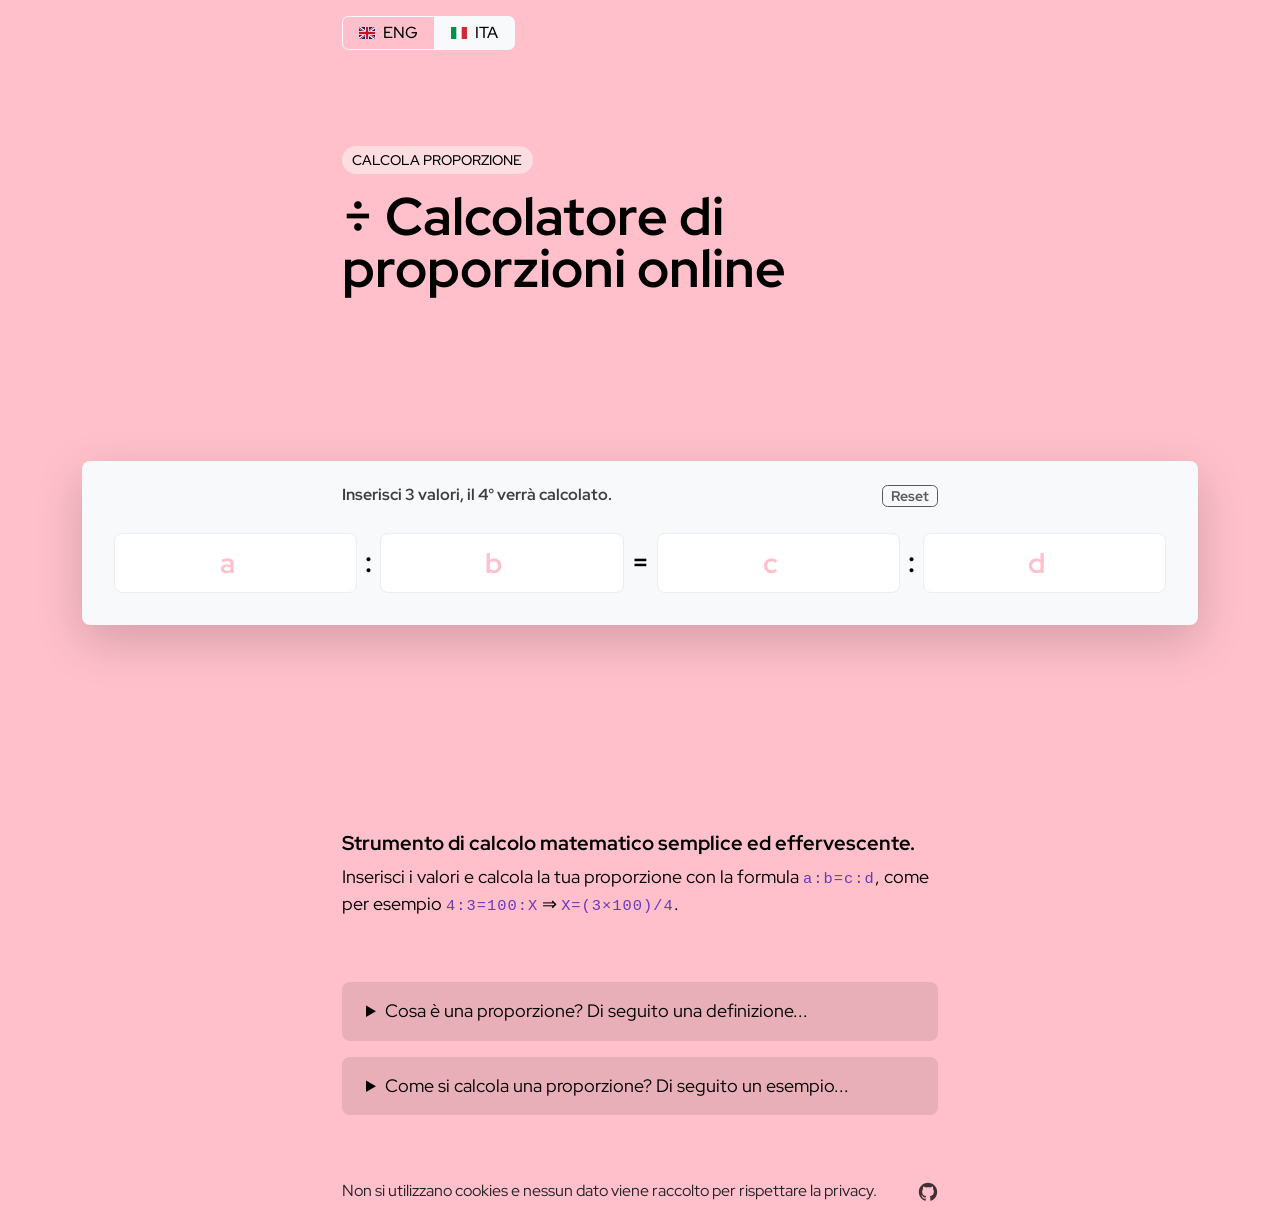
==== ita.html @ aa5f4e51 "Add EN" ====
<!DOCTYPE html>
<html lang="en">
  <head>
    <meta charset="UTF-8" />
    <meta name="viewport" content="width=device-width, initial-scale=1.0" />
    <meta http-equiv="Cache-Control" content="public, max-age=86400" />
    <meta http-equiv="Expires" content="Tue, 01 Jan 2030 00:00:00 GMT" />

    <title>÷ Calcolatore di proporzioni online</title>
    <meta name="description" content="Strumento di calcolo matematico semplice ed effervescente. Inserisci i valori e calcola la tua proporzione." />

    <meta name="keywords" content="proporzioni, calcolo, divisione, moltiplicazione, operazione" />
    <meta name="author" content="Marco Gargano" />
    <meta name="theme-color" content="#ffc0cb" />

    <link rel="shortcut icon" type="image/x-icon" href="favicon.ico" />
    <link rel="icon" type="image/x-icon" href="/img/calcola-proporzione-favicon.ico" />
    <link rel="icon" type="image/png" href="/img/calcola-proporzione-favicon-96x96.png" sizes="96x96" />
    <link rel="icon" type="image/svg+xml" href="/img/calcola-proporzione-favicon.svg" />
    <link rel="apple-touch-icon" sizes="180x180" href="/img/calcola-proporzione-apple-touch-icon.png" />

    <meta property="og:url" content="https://calcola-proporzione.github.io/" />
    <meta property="og:type" content="website" />
    <meta property="og:title" content="÷ Calcolatore di proporzioni online" />
    <meta property="og:description" content="Strumento di calcolo matematico semplice ed effervescente. Inserisci i valori e calcola la tua proporzione." />
    <meta property="og:image" content="https://calcola-proporzione.github.io/img/calcola-proporzione-share-it.jpg" />

    <link rel="stylesheet" href="/css/style-bs.css?v=1.1" />
    <link rel="stylesheet" href="/css/style.css?v=1.2" />
  </head>

  <body class="min-vh-100 bg-secondary">
    <div class="container-sm woila">
      <div class="row">
        <div class="col pt-3">
          <div class="btn-group">
            <a href="/" class="d-flex align-items-center btn btn-outline-light text-black px-3 fs-6">
              <svg class="me-2" height="12" xmlns="http://www.w3.org/2000/svg" id="flag-icons-gb" viewBox="0 0 640 480">
                <path fill="#012169" d="M0 0h640v480H0z"></path>
                <path fill="#FFF" d="m75 0 244 181L562 0h78v62L400 241l240 178v61h-80L320 301 81 480H0v-60l239-178L0 64V0z"></path>
                <path fill="#C8102E" d="m424 281 216 159v40L369 281zm-184 20 6 35L54 480H0zM640 0v3L391 191l2-44L590 0zM0 0l239 176h-60L0 42z"></path>
                <path fill="#FFF" d="M241 0v480h160V0zM0 160v160h640V160z"></path>
                <path fill="#C8102E" d="M0 193v96h640v-96zM273 0v480h96V0z"></path>
              </svg>
              ENG</a
            >
            <a href="/ita.html" class="d-flex align-items-center btn btn-outline-light px-3 fs-6 active" aria-current="page">
              <svg class="me-2" height="12" xmlns="http://www.w3.org/2000/svg" id="flag-icons-it" viewBox="0 0 640 480">
                <g fill-rule="evenodd" stroke-width="1pt">
                  <path fill="#fff" d="M0 0h640v480H0z"></path>
                  <path fill="#009246" d="M0 0h213.3v480H0z"></path>
                  <path fill="#ce2b37" d="M426.7 0H640v480H426.7z"></path>
                </g>
              </svg>
              ITA</a
            >
          </div>
        </div>
      </div>
    </div>

    <div class="container-sm woila" role="main">
      <div class="row">
        <div class="col mt-5 pt-5">
          <h1 class="badge rounded-pill text-bg-light bg-opacity-50 mb-3 text-uppercase fs-6"><small>Calcola proporzione</small></h1>
          <h2 class="h1 lh-1">÷ Calcolatore di proporzioni online</h2>
        </div>
      </div>
    </div>
    <div class="container container-form d-flex align-items-center my-5 woila woila-1" role="form">
      <form id="calcoloForm" class="p-3 p-md-4 mb-5 bg-light rounded-3 shadow-lg" action="">
        <div class="container-sm d-flex align-items-start justify-content-between my-3 my-md-0" style="height: 40px">
          <p class="fs-6 mb-0 fw-bold lh-sm opacity-75 w-100 risultato"></p>
          <button type="button" class="btn btn-sm btn-outline-dark lh-sm fw-bold py-0 ms-2 opacity-75" id="resetBtn"><small>Reset</small></button>
        </div>

        <div class="d-flex flex-column flex-md-row text-center">
          <div class="w-100 p-2">
            <div class="">
              <input type="number" step="any" name="x1" class="form-control form-control-lg fs-3 text-center" id="valore-01" placeholder="a" />
            </div>
          </div>
          <div class="fs-3 pt-3"><strong>&#58;</strong></div>
          <div class="w-100 p-2">
            <div class="">
              <input type="number" step="any" name="y1" class="form-control form-control-lg fs-3 text-center" id="valore-02" placeholder="b" />
            </div>
          </div>
          <div class="fs-3 pt-3"><strong>&#61;</strong></div>
          <div class="w-100 p-2">
            <div class="">
              <input type="number" step="any" name="y2" class="form-control form-control-lg fs-3 text-center" id="valore-03" placeholder="c" />
            </div>
          </div>
          <div class="fs-3 pt-3"><strong>&#58;</strong></div>
          <div class="w-100 p-2">
            <div class="">
              <input type="number" step="any" name="x2" class="form-control form-control-lg fs-3 text-center" id="valore-04" placeholder="d" />
            </div>
          </div>
        </div>
      </form>
    </div>
    <div class="container-sm mt-5 mb-4 woila woila-2">
      <div class="row">
        <div class="col">
          <h3 class="fs-5"><strong>Strumento di calcolo matematico semplice ed effervescente.</strong></h3>
          <p class="">Inserisci i valori e calcola la tua proporzione con la formula <code class="text-nowrap">a&#58;b&#61;c&#58;d</code>, come per esempio <code class="text-nowrap">4&#58;3&#61;100&#58;X</code> &#8658; <code class="text-nowrap">X&#61;(3&times;100)/4</code>.</p>
        </div>
      </div>
    </div>
    <div class="container-sm my-5 woila woila-3" role="contentinfo">
      <!-- <hr class="container-sm mb-5 w-25 border-0 opacity-75"> -->
      <div class="row">
        <div class="col">
          <details class="p-3 rounded-3 px-4 mb-3 bg-primary bg-opacity-10">
            <summary>Cosa è una proporzione? Di seguito una definizione...</summary>
            <p class="mt-4">In matematica, una proporzione è <strong>l'uguaglianza tra due rapporti</strong>. In altre parole, è una relazione che stabilisce un'equivalenza tra quattro grandezze, dette termini, che sono tra loro proporzionali.</p>
            <p>La proprietà fondamentale delle proporzioni afferma che <strong>il prodotto dei medi è uguale al prodotto degli estremi</strong>.</p>
            <p>
              Se <code><strong>a&#58;b&#61;c&#58;d</strong></code
              >, allora <code><strong>a&times;d&#61;b&times;c</strong></code
              >.
            </p>
          </details>
        </div>
      </div>
      <div class="row">
        <div class="col">
          <details class="p-3 rounded-3 px-4 mb-3 bg-primary bg-opacity-10">
            <summary>Come si calcola una proporzione? Di seguito un esempio...</summary>
            <p class="mt-4">Un <strong>caso pratico</strong>: abbiamo un'immagine larga 100 cm e dobbiamo calcolare l'altezza, proporzionale a 4:3; quanto sarà alta l'immagine?</p>
            <p class="mb-1">Per calcolarlo dovremmo effettuare le seguenti operazioni:</p>
            <ul>
              <li>
                <code class="text-nowrap">4&#58;3&#61;100&#58;<strong>X</strong></code>
              </li>
              <li>
                <code class="text-nowrap"><strong>X</strong>&#61;(3&times;100)/4</code>
              </li>
              <li>
                <code class="text-nowrap"><strong>X</strong>&#61;75</code>
              </li>
            </ul>
            <p>Quindi l'immagine sarà alta: 75 cm.</p>
            <p class="mb-1">In matematica, considerando la proporzione: <code class="text-nowrap">4&#58;3&#61;100&#58;75</code></p>
            <ul>
              <li>
                il <strong>prodotto dei medi</strong> è: <code class="text-nowrap">3&times;100&#61;<strong>300</strong></code>
              </li>
              <li>
                il <strong>prodotto degli estremi</strong> è: <code class="text-nowrap">4&times;75&#61;<strong>300</strong></code>
              </li>
            </ul>
            <p>
              Poiché i due prodotti sono <strong>uguali</strong> a <code><strong>300</strong></code
              >, la proporzione è valida!
            </p>
          </details>
        </div>
      </div>
    </div>
    <div class="container-sm my-3 woila woila-3">
      <p class="text-primary fs-6">
        Non si utilizzano cookies e nessun dato viene raccolto per rispettare la privacy.

        <a class="float-end ms-2 opacity-75" aria-label="GitHub Homepage" href="https://github.com/Calcola-Proporzione/calcola-proporzione.github.io" target="_blank">
          <svg aria-hidden="true" height="24" viewBox="0 0 24 24" version="1.1" width="20" data-view-component="true" class="octicon octicon-mark-github">
            <path
              d="M12 1C5.923 1 1 5.923 1 12c0 4.867 3.149 8.979 7.521 10.436.55.096.756-.233.756-.522 0-.262-.013-1.128-.013-2.049-2.764.509-3.479-.674-3.699-1.292-.124-.317-.66-1.293-1.127-1.554-.385-.207-.936-.715-.014-.729.866-.014 1.485.797 1.691 1.128.99 1.663 2.571 1.196 3.204.907.096-.715.385-1.196.701-1.471-2.448-.275-5.005-1.224-5.005-5.432 0-1.196.426-2.186 1.128-2.956-.111-.275-.496-1.402.11-2.915 0 0 .921-.288 3.024 1.128a10.193 10.193 0 0 1 2.75-.371c.936 0 1.871.123 2.75.371 2.104-1.43 3.025-1.128 3.025-1.128.605 1.513.221 2.64.111 2.915.701.77 1.127 1.747 1.127 2.956 0 4.222-2.571 5.157-5.019 5.432.399.344.743 1.004.743 2.035 0 1.471-.014 2.654-.014 3.025 0 .289.206.632.756.522C19.851 20.979 23 16.854 23 12c0-6.077-4.922-11-11-11Z"
            ></path>
          </svg>
        </a>
      </p>
    </div>
    <script defer src="/js/confetti.min.js?v=1.0"></script>
    <script defer src="/js/calcolo-it.js?v=1.0"></script>
  </body>
</html>
---- css/style-bs.css ----
@charset "UTF-8";
/*
 * Simplify Bootstrap by Marco Gargano - V 0.1
 * Source: Bootstrap  v5.3.3 (https://getbootstrap.com/) - Copyright 2011-2024 The Bootstrap Authors
 */

:root,[data-bs-theme="light"]{--bs-blue:#0d6efd;--bs-indigo:#6610f2;--bs-purple:#6f42c1;--bs-pink:#d63384;--bs-red:#dc3545;--bs-orange:#fd7e14;--bs-yellow:#ffc107;--bs-green:#198754;--bs-teal:#20c997;--bs-cyan:#0dcaf0;--bs-black:#000;--bs-white:#fff;--bs-gray:#6c757d;--bs-gray-dark:#343a40;--bs-gray-100:#f8f9fa;--bs-gray-200:#e9ecef;--bs-gray-300:#dee2e6;--bs-gray-400:#ced4da;--bs-gray-500:#adb5bd;--bs-gray-600:#6c757d;--bs-gray-700:#495057;--bs-gray-800:#343a40;--bs-gray-900:#212529;--bs-success:#198754;--bs-info:#0dcaf0;--bs-warning:#ffc107;--bs-danger:#dc3545;--bs-light:#f8f9fa;--bs-dark:#212529;--bs-success-rgb:25,135,84;--bs-info-rgb:13,202,240;--bs-warning-rgb:255,193,7;--bs-danger-rgb:220,53,69;--bs-light-rgb:248,249,250;--bs-dark-rgb:33,37,41;--bs-primary-text-emphasis:#111;--bs-secondary-text-emphasis:#2b2f32;--bs-success-text-emphasis:#0a3622;--bs-info-text-emphasis:#055160;--bs-warning-text-emphasis:#664d03;--bs-danger-text-emphasis:#58151c;--bs-light-text-emphasis:#495057;--bs-dark-text-emphasis:#495057;--bs-primary-bg-subtle:rgba(var(--bs-primary-rgb),.6);--bs-secondary-bg-subtle:rgba(var(--bs-secondary-rgb),.6);--bs-success-bg-subtle:#d1e7dd;--bs-info-bg-subtle:#cff4fc;--bs-warning-bg-subtle:#fff3cd;--bs-danger-bg-subtle:#f8d7da;--bs-light-bg-subtle:#fcfcfd;--bs-dark-bg-subtle:#ced4da;--bs-primary-border-subtle:rgba(var(--bs-primary-rgb),.6);--bs-secondary-border-subtle:rgba(var(--bs-secondary-rgb),.6);--bs-success-border-subtle:#a3cfbb;--bs-info-border-subtle:#9eeaf9;--bs-warning-border-subtle:#ffe69c;--bs-danger-border-subtle:#f1aeb5;--bs-light-border-subtle:#e9ecef;--bs-dark-border-subtle:#adb5bd;--bs-white-rgb:255,255,255;--bs-black-rgb:0,0,0;--bs-font-monospace:SFMono-Regular,Menlo,Monaco,Consolas,"Liberation Mono","Courier New",monospace;--bs-gradient:linear-gradient(180deg,rgba(255,255,255,.15),rgba(255,255,255,0));--bs-body-font-family:var(--bs-font-sans-serif);--bs-body-font-weight:400;--bs-body-line-height:1.5;--bs-body-bg:var(--bs-white);--bs-body-bg-rgb:255,255,255;--bs-emphasis-color:var(--bs-black);--bs-emphasis-color-rgb:0,0,0;--bs-secondary-color:var(--bs-secondary);--bs-secondary-color-rgb:var(--bs-secondary-rgb);--bs-secondary-bg:var(--bs-secondary);--bs-secondary-bg-rgb:var(--bs-secondary-rgb);--bs-tertiary-color:rgba(33,37,41,.5);--bs-tertiary-color-rgb:33,37,41;--bs-tertiary-bg:#f8f9fa;--bs-tertiary-bg-rgb:248,249,250;--bs-heading-color:inherit;--bs-link-color:var(--bs-primary);--bs-link-color-rgb:var(--bs-primary-rgb);--bs-link-decoration:underline;--bs-link-hover-color:color-mix(in srgb,var(--bs-primary) 90%,transparent);--bs-link-hover-color-rgb:var(--bs-primary-rgb),.8;--bs-code-color:#d63384;--bs-highlight-color:#212529;--bs-highlight-bg:#fff3cd;--bs-border-width:1px;--bs-border-style:solid;--bs-border-color:#ebeef1;--bs-border-color-translucent:rgba(0,0,0,.1);--bs-border-radius-sm:calc(var(--bs-border-radius) - .05rem);--bs-border-radius-lg:calc(var(--bs-border-radius) + .1rem);--bs-border-radius-xl:calc(var(--bs-border-radius) + .2rem);--bs-border-radius-xxl:calc(var(--bs-border-radius) + .5rem);--bs-border-radius-2xl:var(--bs-border-radius-xxl);--bs-border-radius-pill:50rem;--bs-box-shadow:0 .5rem 1rem rgba(0,0,0,.15);--bs-box-shadow-sm:0 .125rem .25rem rgba(0,0,0,.075);--bs-box-shadow-lg:0 1rem 3rem rgba(0,0,0,.175);--bs-box-shadow-inset:inset 0 1px 2px rgba(0,0,0,.075);--bs-focus-ring-width:.25rem;--bs-focus-ring-opacity:.25;--bs-focus-ring-color:var(--bs-gray-200);--bs-form-valid-color:#198754;--bs-form-valid-border-color:#198754;--bs-form-invalid-color:#dc3545;--bs-form-invalid-border-color:#dc3545;}[data-bs-theme="dark"]{color-scheme:dark;--bs-body-color:#dee2e6;--bs-body-color-rgb:222,226,230;--bs-body-bg:#212529;--bs-body-bg-rgb:33,37,41;--bs-emphasis-color:var(--bs-white);--bs-emphasis-color-rgb:255,255,255;--bs-secondary-color:rgba(222,226,230,.75);--bs-secondary-color-rgb:222,226,230;--bs-secondary-bg:#343a40;--bs-secondary-bg-rgb:52,58,64;--bs-tertiary-color:rgba(222,226,230,.5);--bs-tertiary-color-rgb:222,226,230;--bs-tertiary-bg:#2b3035;--bs-tertiary-bg-rgb:43,48,53;--bs-primary-text-emphasis:#6ea8fe;--bs-secondary-text-emphasis:#a7acb1;--bs-success-text-emphasis:#75b798;--bs-info-text-emphasis:#6edff6;--bs-warning-text-emphasis:#ffda6a;--bs-danger-text-emphasis:#ea868f;--bs-light-text-emphasis:#f8f9fa;--bs-dark-text-emphasis:#dee2e6;--bs-primary-bg-subtle:#031633;--bs-secondary-bg-subtle:#161719;--bs-success-bg-subtle:#051b11;--bs-info-bg-subtle:#032830;--bs-warning-bg-subtle:#332701;--bs-danger-bg-subtle:#2c0b0e;--bs-light-bg-subtle:#343a40;--bs-dark-bg-subtle:#1a1d20;--bs-primary-border-subtle:#084298;--bs-secondary-border-subtle:#41464b;--bs-success-border-subtle:#0f5132;--bs-info-border-subtle:#087990;--bs-warning-border-subtle:#997404;--bs-danger-border-subtle:#842029;--bs-light-border-subtle:#495057;--bs-dark-border-subtle:#343a40;--bs-heading-color:inherit;--bs-link-color:#6ea8fe;--bs-link-hover-color:#8bb9fe;--bs-link-color-rgb:110,168,254;--bs-link-hover-color-rgb:139,185,254;--bs-code-color:#e685b5;--bs-highlight-color:#dee2e6;--bs-highlight-bg:#664d03;--bs-border-color:#495057;--bs-border-color-translucent:rgba(255,255,255,.15);--bs-form-valid-color:#75b798;--bs-form-valid-border-color:#75b798;--bs-form-invalid-color:#ea868f;--bs-form-invalid-border-color:#ea868f;}*,::after,::before{box-sizing:border-box;}@media (prefers-reduced-motion:no-preference){:root{scroll-behavior:smooth}}body{margin:0;font-family:var(--bs-body-font-family);font-size:var(--bs-body-font-size);font-weight:var(--bs-body-font-weight);line-height:var(--bs-body-line-height);color:var(--bs-body-color);text-align:var(--bs-body-text-align);background-color:var(--bs-body-bg);-webkit-text-size-adjust:100%;-webkit-tap-highlight-color:transparent;}hr{margin:1rem 0;color:inherit;border:0;border-top:var(--bs-border-width) solid;opacity:.25;}.h1,.h2,.h3,.h4,.h5,.h6,h1,h2,h3,h4,h5,h6{margin-top:0;margin-bottom:.5rem;font-weight:500;line-height:1.25;color:var(--bs-heading-color);}.h1,h1{font-size:calc(var(--bs-body-font-size) + 200%);}.h2,h2{font-size:calc(var(--bs-body-font-size) + 150%);}.h3,h3{font-size:calc(var(--bs-body-font-size) + 120%);}.h4,h4{font-size:calc(var(--bs-body-font-size) + 100%);}.h5,h5{font-size:calc(var(--bs-body-font-size) + 50%);}.h6,h6{font-size:calc(var(--bs-body-font-size) + 10%);}p{margin-top:0;margin-bottom:1rem;}abbr[title]{-webkit-text-decoration:underline dotted;text-decoration:underline dotted;cursor:help;-webkit-text-decoration-skip-ink:none;text-decoration-skip-ink:none;}address{margin-bottom:1rem;font-style:normal;line-height:inherit;}ol,ul{padding-left:2rem;}dl,ol,ul{margin-top:0;margin-bottom:1rem;}ol ol,ol ul,ul ol,ul ul{margin-bottom:0;}dt{font-weight:700;}dd{margin-bottom:.5rem;margin-left:0;}blockquote{margin:0 0 1rem;}b,strong{font-weight:bolder;}.small,small{font-size:.875em;}.mark,mark{padding:.1875em;color:var(--bs-highlight-color);background-color:var(--bs-highlight-bg);}sub,sup{position:relative;font-size:.75em;line-height:0;vertical-align:baseline;}sub{bottom:-.25em;}sup{top:-.5em;}a{color:rgba(var(--bs-link-color-rgb),var(--bs-link-opacity,1));text-decoration:underline;}a:hover{--bs-link-color-rgb:var(--bs-link-hover-color-rgb);}a:not([href]):not([class]),a:not([href]):not([class]):hover{color:inherit;text-decoration:none;}code,kbd,pre,samp{font-family:var(--bs-font-monospace);font-size:1em;}pre{display:block;margin-top:0;margin-bottom:1rem;overflow:auto;font-size:.875em;}pre code{font-size:inherit;color:inherit;word-break:normal;}code{font-size:.875em;color:var(--bs-code-color);word-wrap:break-word;}a>code{color:inherit;}kbd{padding:.1875rem .375rem;font-size:.875em;color:var(--bs-body-bg);background-color:var(--bs-body-color);border-radius:var(--bs-border-radius);}kbd kbd{padding:0;font-size:1em;}figure{margin:0 0 1rem;}img,svg{vertical-align:middle;}table{caption-side:bottom;border-collapse:collapse;}caption{padding-top:.5rem;padding-bottom:.5rem;color:var(--bs-secondary-color);text-align:left;}th{text-align:inherit;text-align:-webkit-match-parent;}tbody,td,tfoot,th,thead,tr{border-color:inherit;border-style:solid;border-width:0;}label{display:inline-block;}button{border-radius:0;}button:focus:not(:focus-visible){outline:0;}button,input,optgroup,select,textarea{margin:0;font-family:inherit;font-size:inherit;line-height:inherit;}button,select{text-transform:none;}[role="button"]{cursor:pointer;}select{word-wrap:normal;}select:disabled{opacity:1;}[list]:not([type="date"]):not([type="datetime-local"]):not([type="month"]):not([type="week"]):not([type="time"])::-webkit-calendar-picker-indicator{display:none!important;}[type="button"],[type="reset"],[type="submit"],button{-webkit-appearance:button;}[type="button"]:not(:disabled),[type="reset"]:not(:disabled),[type="submit"]:not(:disabled),button:not(:disabled){cursor:pointer;}::-moz-focus-inner{padding:0;border-style:none;}textarea{resize:vertical;}fieldset{min-width:0;padding:0;margin:0;border:0;}legend{float:left;width:100%;padding:0;margin-bottom:.5rem;font-size:calc(1.275rem + .3vw);line-height:inherit;}@media (min-width:1200px){legend{font-size:1.5rem}}legend+*{clear:left;}::-webkit-datetime-edit-day-field,::-webkit-datetime-edit-fields-wrapper,::-webkit-datetime-edit-hour-field,::-webkit-datetime-edit-minute,::-webkit-datetime-edit-month-field,::-webkit-datetime-edit-text,::-webkit-datetime-edit-year-field{padding:0;}::-webkit-inner-spin-button{height:auto;}[type="search"]{-webkit-appearance:textfield;outline-offset:-2px;}::-webkit-search-decoration{-webkit-appearance:none;}::-webkit-color-swatch-wrapper{padding:0;}::-webkit-file-upload-button{font:inherit;-webkit-appearance:button;}::file-selector-button{font:inherit;-webkit-appearance:button;}output{display:inline-block;}iframe{border:0;}summary{display:list-item;cursor:pointer;}progress{vertical-align:baseline;}[hidden]{display:none!important;}.lead{font-size:1.25rem;font-weight:300;}.display-1{font-size:calc(var(--bs-body-font-size) + 11vw);font-weight:300;line-height:1.2;}@media (min-width:1200px){.display-1{font-size:calc(var(--bs-body-font-size) + 6vw)}}.display-2{font-size:calc(var(--bs-body-font-size) + 9.5vw);font-weight:300;line-height:1.2;}@media (min-width:1200px){.display-2{font-size:calc(var(--bs-body-font-size) + 5vw)}}.display-3{font-size:calc(var(--bs-body-font-size) + 8vw);font-weight:300;line-height:1.2;}@media (min-width:1200px){.display-3{font-size:calc(var(--bs-body-font-size) + 4vw)}}.display-4{font-size:calc(var(--bs-body-font-size) + 6.5vw);font-weight:300;line-height:1.2;}@media (min-width:1200px){.display-4{font-size:calc(var(--bs-body-font-size) + 3.5vw)}}.display-5{font-size:calc(var(--bs-body-font-size) + 5vw);font-weight:300;line-height:1.2;}@media (min-width:1200px){.display-5{font-size:calc(var(--bs-body-font-size) + 3vw)}}.display-6{font-size:calc(var(--bs-body-font-size) + 3.5vw);font-weight:300;line-height:1.2;}@media (min-width:1200px){.display-6{font-size:calc(var(--bs-body-font-size) + 2.5vw)}}.list-unstyled{padding-left:0;list-style:none;}.list-inline{padding-left:0;list-style:none;}.list-inline-item{display:inline-block;}.list-inline-item:not(:last-child){margin-right:.5rem;}.initialism{font-size:.875em;text-transform:uppercase;}.blockquote{margin-bottom:1rem;font-size:1.25rem;}.blockquote>:last-child{margin-bottom:0;}.blockquote-footer{margin-top:-1rem;margin-bottom:1rem;font-size:.875em;color:var(--bs-gray);}.blockquote-footer::before{content:"— ";}.img-fluid{max-width:100%;height:auto;}.img-thumbnail{padding:.25rem;background-color:var(--bs-body-bg);border:var(--bs-border-width) solid var(--bs-border-color);border-radius:var(--bs-border-radius);max-width:100%;height:auto;}.figure{display:inline-block;}.figure-img{margin-bottom:.5rem;line-height:1;}.figure-caption{font-size:.875em;color:var(--bs-secondary-color);}.container,.container-fluid,.container-lg,.container-md,.container-sm,.container-xl,.container-xxl{--bs-gutter-x:1.5rem;--bs-gutter-y:0;width:100%;padding-right:calc(var(--bs-gutter-x) * .5);padding-left:calc(var(--bs-gutter-x) * .5);margin-right:auto;margin-left:auto;}@media (min-width:576px){.container,.container-sm{max-width:540px}}@media (min-width:768px){.container,.container-md,.container-sm{max-width:720px}}@media (min-width:992px){.container,.container-lg,.container-md,.container-sm{max-width:960px}}@media (min-width:1200px){.container,.container-lg,.container-md,.container-sm,.container-xl{max-width:1140px}}@media (min-width:1400px){.container,.container-lg,.container-md,.container-sm,.container-xl,.container-xxl{max-width:1320px}}:root{--bs-breakpoint-xs:0;--bs-breakpoint-sm:576px;--bs-breakpoint-md:768px;--bs-breakpoint-lg:992px;--bs-breakpoint-xl:1200px;--bs-breakpoint-xxl:1400px;}.row{--bs-gutter-x:1.5rem;--bs-gutter-y:0;display:flex;flex-wrap:wrap;margin-top:calc(-1 * var(--bs-gutter-y));margin-right:calc(-.5 * var(--bs-gutter-x));margin-left:calc(-.5 * var(--bs-gutter-x));}.row>*{flex-shrink:0;width:100%;max-width:100%;padding-right:calc(var(--bs-gutter-x) * .5);padding-left:calc(var(--bs-gutter-x) * .5);margin-top:var(--bs-gutter-y);}.col{flex:1 0 0%;}.row-cols-auto>*{flex:0 0 auto;width:auto;}.row-cols-1>*{flex:0 0 auto;width:100%;}.row-cols-2>*{flex:0 0 auto;width:50%;}.row-cols-3>*{flex:0 0 auto;width:33.33333333%;}.row-cols-4>*{flex:0 0 auto;width:25%;}.row-cols-5>*{flex:0 0 auto;width:20%;}.row-cols-6>*{flex:0 0 auto;width:16.66666667%;}.col-auto{flex:0 0 auto;width:auto;}.col-1{flex:0 0 auto;width:8.33333333%;}.col-2{flex:0 0 auto;width:16.66666667%;}.col-3{flex:0 0 auto;width:25%;}.col-4{flex:0 0 auto;width:33.33333333%;}.col-5{flex:0 0 auto;width:41.66666667%;}.col-6{flex:0 0 auto;width:50%;}.col-7{flex:0 0 auto;width:58.33333333%;}.col-8{flex:0 0 auto;width:66.66666667%;}.col-9{flex:0 0 auto;width:75%;}.col-10{flex:0 0 auto;width:83.33333333%;}.col-11{flex:0 0 auto;width:91.66666667%;}.col-12{flex:0 0 auto;width:100%;}.offset-1{margin-left:8.33333333%;}.offset-2{margin-left:16.66666667%;}.offset-3{margin-left:25%;}.offset-4{margin-left:33.33333333%;}.offset-5{margin-left:41.66666667%;}.offset-6{margin-left:50%;}.offset-7{margin-left:58.33333333%;}.offset-8{margin-left:66.66666667%;}.offset-9{margin-left:75%;}.offset-10{margin-left:83.33333333%;}.offset-11{margin-left:91.66666667%;}.g-0,.gx-0{--bs-gutter-x:0;}.g-0,.gy-0{--bs-gutter-y:0;}.g-1,.gx-1{--bs-gutter-x:.25rem;}.g-1,.gy-1{--bs-gutter-y:.25rem;}.g-2,.gx-2{--bs-gutter-x:.5rem;}.g-2,.gy-2{--bs-gutter-y:.5rem;}.g-3,.gx-3{--bs-gutter-x:1rem;}.g-3,.gy-3{--bs-gutter-y:1rem;}.g-4,.gx-4{--bs-gutter-x:1.5rem;}.g-4,.gy-4{--bs-gutter-y:1.5rem;}.g-5,.gx-5{--bs-gutter-x:3rem;}.g-5,.gy-5{--bs-gutter-y:3rem;}@media (min-width:576px){.col-sm{flex:1 0 0%}.row-cols-sm-auto>*{flex:0 0 auto;width:auto}.row-cols-sm-1>*{flex:0 0 auto;width:100%}.row-cols-sm-2>*{flex:0 0 auto;width:50%}.row-cols-sm-3>*{flex:0 0 auto;width:33.33333333%}.row-cols-sm-4>*{flex:0 0 auto;width:25%}.row-cols-sm-5>*{flex:0 0 auto;width:20%}.row-cols-sm-6>*{flex:0 0 auto;width:16.66666667%}.col-sm-auto{flex:0 0 auto;width:auto}.col-sm-1{flex:0 0 auto;width:8.33333333%}.col-sm-2{flex:0 0 auto;width:16.66666667%}.col-sm-3{flex:0 0 auto;width:25%}.col-sm-4{flex:0 0 auto;width:33.33333333%}.col-sm-5{flex:0 0 auto;width:41.66666667%}.col-sm-6{flex:0 0 auto;width:50%}.col-sm-7{flex:0 0 auto;width:58.33333333%}.col-sm-8{flex:0 0 auto;width:66.66666667%}.col-sm-9{flex:0 0 auto;width:75%}.col-sm-10{flex:0 0 auto;width:83.33333333%}.col-sm-11{flex:0 0 auto;width:91.66666667%}.col-sm-12{flex:0 0 auto;width:100%}.offset-sm-0{margin-left:0}.offset-sm-1{margin-left:8.33333333%}.offset-sm-2{margin-left:16.66666667%}.offset-sm-3{margin-left:25%}.offset-sm-4{margin-left:33.33333333%}.offset-sm-5{margin-left:41.66666667%}.offset-sm-6{margin-left:50%}.offset-sm-7{margin-left:58.33333333%}.offset-sm-8{margin-left:66.66666667%}.offset-sm-9{margin-left:75%}.offset-sm-10{margin-left:83.33333333%}.offset-sm-11{margin-left:91.66666667%}.g-sm-0,.gx-sm-0{--bs-gutter-x:0}.g-sm-0,.gy-sm-0{--bs-gutter-y:0}.g-sm-1,.gx-sm-1{--bs-gutter-x:.25rem}.g-sm-1,.gy-sm-1{--bs-gutter-y:.25rem}.g-sm-2,.gx-sm-2{--bs-gutter-x:.5rem}.g-sm-2,.gy-sm-2{--bs-gutter-y:.5rem}.g-sm-3,.gx-sm-3{--bs-gutter-x:1rem}.g-sm-3,.gy-sm-3{--bs-gutter-y:1rem}.g-sm-4,.gx-sm-4{--bs-gutter-x:1.5rem}.g-sm-4,.gy-sm-4{--bs-gutter-y:1.5rem}.g-sm-5,.gx-sm-5{--bs-gutter-x:3rem}.g-sm-5,.gy-sm-5{--bs-gutter-y:3rem}}@media (min-width:768px){.col-md{flex:1 0 0%}.row-cols-md-auto>*{flex:0 0 auto;width:auto}.row-cols-md-1>*{flex:0 0 auto;width:100%}.row-cols-md-2>*{flex:0 0 auto;width:50%}.row-cols-md-3>*{flex:0 0 auto;width:33.33333333%}.row-cols-md-4>*{flex:0 0 auto;width:25%}.row-cols-md-5>*{flex:0 0 auto;width:20%}.row-cols-md-6>*{flex:0 0 auto;width:16.66666667%}.col-md-auto{flex:0 0 auto;width:auto}.col-md-1{flex:0 0 auto;width:8.33333333%}.col-md-2{flex:0 0 auto;width:16.66666667%}.col-md-3{flex:0 0 auto;width:25%}.col-md-4{flex:0 0 auto;width:33.33333333%}.col-md-5{flex:0 0 auto;width:41.66666667%}.col-md-6{flex:0 0 auto;width:50%}.col-md-7{flex:0 0 auto;width:58.33333333%}.col-md-8{flex:0 0 auto;width:66.66666667%}.col-md-9{flex:0 0 auto;width:75%}.col-md-10{flex:0 0 auto;width:83.33333333%}.col-md-11{flex:0 0 auto;width:91.66666667%}.col-md-12{flex:0 0 auto;width:100%}.offset-md-0{margin-left:0}.offset-md-1{margin-left:8.33333333%}.offset-md-2{margin-left:16.66666667%}.offset-md-3{margin-left:25%}.offset-md-4{margin-left:33.33333333%}.offset-md-5{margin-left:41.66666667%}.offset-md-6{margin-left:50%}.offset-md-7{margin-left:58.33333333%}.offset-md-8{margin-left:66.66666667%}.offset-md-9{margin-left:75%}.offset-md-10{margin-left:83.33333333%}.offset-md-11{margin-left:91.66666667%}.g-md-0,.gx-md-0{--bs-gutter-x:0}.g-md-0,.gy-md-0{--bs-gutter-y:0}.g-md-1,.gx-md-1{--bs-gutter-x:.25rem}.g-md-1,.gy-md-1{--bs-gutter-y:.25rem}.g-md-2,.gx-md-2{--bs-gutter-x:.5rem}.g-md-2,.gy-md-2{--bs-gutter-y:.5rem}.g-md-3,.gx-md-3{--bs-gutter-x:1rem}.g-md-3,.gy-md-3{--bs-gutter-y:1rem}.g-md-4,.gx-md-4{--bs-gutter-x:1.5rem}.g-md-4,.gy-md-4{--bs-gutter-y:1.5rem}.g-md-5,.gx-md-5{--bs-gutter-x:3rem}.g-md-5,.gy-md-5{--bs-gutter-y:3rem}}@media (min-width:992px){.col-lg{flex:1 0 0%}.row-cols-lg-auto>*{flex:0 0 auto;width:auto}.row-cols-lg-1>*{flex:0 0 auto;width:100%}.row-cols-lg-2>*{flex:0 0 auto;width:50%}.row-cols-lg-3>*{flex:0 0 auto;width:33.33333333%}.row-cols-lg-4>*{flex:0 0 auto;width:25%}.row-cols-lg-5>*{flex:0 0 auto;width:20%}.row-cols-lg-6>*{flex:0 0 auto;width:16.66666667%}.col-lg-auto{flex:0 0 auto;width:auto}.col-lg-1{flex:0 0 auto;width:8.33333333%}.col-lg-2{flex:0 0 auto;width:16.66666667%}.col-lg-3{flex:0 0 auto;width:25%}.col-lg-4{flex:0 0 auto;width:33.33333333%}.col-lg-5{flex:0 0 auto;width:41.66666667%}.col-lg-6{flex:0 0 auto;width:50%}.col-lg-7{flex:0 0 auto;width:58.33333333%}.col-lg-8{flex:0 0 auto;width:66.66666667%}.col-lg-9{flex:0 0 auto;width:75%}.col-lg-10{flex:0 0 auto;width:83.33333333%}.col-lg-11{flex:0 0 auto;width:91.66666667%}.col-lg-12{flex:0 0 auto;width:100%}.offset-lg-0{margin-left:0}.offset-lg-1{margin-left:8.33333333%}.offset-lg-2{margin-left:16.66666667%}.offset-lg-3{margin-left:25%}.offset-lg-4{margin-left:33.33333333%}.offset-lg-5{margin-left:41.66666667%}.offset-lg-6{margin-left:50%}.offset-lg-7{margin-left:58.33333333%}.offset-lg-8{margin-left:66.66666667%}.offset-lg-9{margin-left:75%}.offset-lg-10{margin-left:83.33333333%}.offset-lg-11{margin-left:91.66666667%}.g-lg-0,.gx-lg-0{--bs-gutter-x:0}.g-lg-0,.gy-lg-0{--bs-gutter-y:0}.g-lg-1,.gx-lg-1{--bs-gutter-x:.25rem}.g-lg-1,.gy-lg-1{--bs-gutter-y:.25rem}.g-lg-2,.gx-lg-2{--bs-gutter-x:.5rem}.g-lg-2,.gy-lg-2{--bs-gutter-y:.5rem}.g-lg-3,.gx-lg-3{--bs-gutter-x:1rem}.g-lg-3,.gy-lg-3{--bs-gutter-y:1rem}.g-lg-4,.gx-lg-4{--bs-gutter-x:1.5rem}.g-lg-4,.gy-lg-4{--bs-gutter-y:1.5rem}.g-lg-5,.gx-lg-5{--bs-gutter-x:3rem}.g-lg-5,.gy-lg-5{--bs-gutter-y:3rem}}@media (min-width:1200px){.col-xl{flex:1 0 0%}.row-cols-xl-auto>*{flex:0 0 auto;width:auto}.row-cols-xl-1>*{flex:0 0 auto;width:100%}.row-cols-xl-2>*{flex:0 0 auto;width:50%}.row-cols-xl-3>*{flex:0 0 auto;width:33.33333333%}.row-cols-xl-4>*{flex:0 0 auto;width:25%}.row-cols-xl-5>*{flex:0 0 auto;width:20%}.row-cols-xl-6>*{flex:0 0 auto;width:16.66666667%}.col-xl-auto{flex:0 0 auto;width:auto}.col-xl-1{flex:0 0 auto;width:8.33333333%}.col-xl-2{flex:0 0 auto;width:16.66666667%}.col-xl-3{flex:0 0 auto;width:25%}.col-xl-4{flex:0 0 auto;width:33.33333333%}.col-xl-5{flex:0 0 auto;width:41.66666667%}.col-xl-6{flex:0 0 auto;width:50%}.col-xl-7{flex:0 0 auto;width:58.33333333%}.col-xl-8{flex:0 0 auto;width:66.66666667%}.col-xl-9{flex:0 0 auto;width:75%}.col-xl-10{flex:0 0 auto;width:83.33333333%}.col-xl-11{flex:0 0 auto;width:91.66666667%}.col-xl-12{flex:0 0 auto;width:100%}.offset-xl-0{margin-left:0}.offset-xl-1{margin-left:8.33333333%}.offset-xl-2{margin-left:16.66666667%}.offset-xl-3{margin-left:25%}.offset-xl-4{margin-left:33.33333333%}.offset-xl-5{margin-left:41.66666667%}.offset-xl-6{margin-left:50%}.offset-xl-7{margin-left:58.33333333%}.offset-xl-8{margin-left:66.66666667%}.offset-xl-9{margin-left:75%}.offset-xl-10{margin-left:83.33333333%}.offset-xl-11{margin-left:91.66666667%}.g-xl-0,.gx-xl-0{--bs-gutter-x:0}.g-xl-0,.gy-xl-0{--bs-gutter-y:0}.g-xl-1,.gx-xl-1{--bs-gutter-x:.25rem}.g-xl-1,.gy-xl-1{--bs-gutter-y:.25rem}.g-xl-2,.gx-xl-2{--bs-gutter-x:.5rem}.g-xl-2,.gy-xl-2{--bs-gutter-y:.5rem}.g-xl-3,.gx-xl-3{--bs-gutter-x:1rem}.g-xl-3,.gy-xl-3{--bs-gutter-y:1rem}.g-xl-4,.gx-xl-4{--bs-gutter-x:1.5rem}.g-xl-4,.gy-xl-4{--bs-gutter-y:1.5rem}.g-xl-5,.gx-xl-5{--bs-gutter-x:3rem}.g-xl-5,.gy-xl-5{--bs-gutter-y:3rem}}@media (min-width:1400px){.col-xxl{flex:1 0 0%}.row-cols-xxl-auto>*{flex:0 0 auto;width:auto}.row-cols-xxl-1>*{flex:0 0 auto;width:100%}.row-cols-xxl-2>*{flex:0 0 auto;width:50%}.row-cols-xxl-3>*{flex:0 0 auto;width:33.33333333%}.row-cols-xxl-4>*{flex:0 0 auto;width:25%}.row-cols-xxl-5>*{flex:0 0 auto;width:20%}.row-cols-xxl-6>*{flex:0 0 auto;width:16.66666667%}.col-xxl-auto{flex:0 0 auto;width:auto}.col-xxl-1{flex:0 0 auto;width:8.33333333%}.col-xxl-2{flex:0 0 auto;width:16.66666667%}.col-xxl-3{flex:0 0 auto;width:25%}.col-xxl-4{flex:0 0 auto;width:33.33333333%}.col-xxl-5{flex:0 0 auto;width:41.66666667%}.col-xxl-6{flex:0 0 auto;width:50%}.col-xxl-7{flex:0 0 auto;width:58.33333333%}.col-xxl-8{flex:0 0 auto;width:66.66666667%}.col-xxl-9{flex:0 0 auto;width:75%}.col-xxl-10{flex:0 0 auto;width:83.33333333%}.col-xxl-11{flex:0 0 auto;width:91.66666667%}.col-xxl-12{flex:0 0 auto;width:100%}.offset-xxl-0{margin-left:0}.offset-xxl-1{margin-left:8.33333333%}.offset-xxl-2{margin-left:16.66666667%}.offset-xxl-3{margin-left:25%}.offset-xxl-4{margin-left:33.33333333%}.offset-xxl-5{margin-left:41.66666667%}.offset-xxl-6{margin-left:50%}.offset-xxl-7{margin-left:58.33333333%}.offset-xxl-8{margin-left:66.66666667%}.offset-xxl-9{margin-left:75%}.offset-xxl-10{margin-left:83.33333333%}.offset-xxl-11{margin-left:91.66666667%}.g-xxl-0,.gx-xxl-0{--bs-gutter-x:0}.g-xxl-0,.gy-xxl-0{--bs-gutter-y:0}.g-xxl-1,.gx-xxl-1{--bs-gutter-x:.25rem}.g-xxl-1,.gy-xxl-1{--bs-gutter-y:.25rem}.g-xxl-2,.gx-xxl-2{--bs-gutter-x:.5rem}.g-xxl-2,.gy-xxl-2{--bs-gutter-y:.5rem}.g-xxl-3,.gx-xxl-3{--bs-gutter-x:1rem}.g-xxl-3,.gy-xxl-3{--bs-gutter-y:1rem}.g-xxl-4,.gx-xxl-4{--bs-gutter-x:1.5rem}.g-xxl-4,.gy-xxl-4{--bs-gutter-y:1.5rem}.g-xxl-5,.gx-xxl-5{--bs-gutter-x:3rem}.g-xxl-5,.gy-xxl-5{--bs-gutter-y:3rem}}.table{--bs-table-color-type:initial;--bs-table-bg-type:initial;--bs-table-color-state:initial;--bs-table-bg-state:initial;--bs-table-color:var(--bs-emphasis-color);--bs-table-bg:var(--bs-body-bg);--bs-table-border-color:var(--bs-border-color);--bs-table-accent-bg:transparent;--bs-table-striped-color:var(--bs-emphasis-color);--bs-table-striped-bg:rgba(var(--bs-emphasis-color-rgb),.05);--bs-table-active-color:var(--bs-emphasis-color);--bs-table-active-bg:rgba(var(--bs-emphasis-color-rgb),.1);--bs-table-hover-color:var(--bs-emphasis-color);--bs-table-hover-bg:rgba(var(--bs-emphasis-color-rgb),.075);width:100%;margin-bottom:1rem;vertical-align:top;border-color:var(--bs-table-border-color);}.table>:not(caption)>*>*{padding:.5rem .5rem;color:var(--bs-table-color-state,var(--bs-table-color-type,var(--bs-table-color)));background-color:var(--bs-table-bg);border-bottom-width:var(--bs-border-width);box-shadow:inset 0 0 0 9999px var(--bs-table-bg-state,var(--bs-table-bg-type,var(--bs-table-accent-bg)));}.table>tbody{vertical-align:inherit;}.table>thead{vertical-align:bottom;}.table-group-divider{border-top:calc(var(--bs-border-width) * 2) solid currentcolor;}.caption-top{caption-side:top;}.table-sm>:not(caption)>*>*{padding:.25rem .25rem;}.table-bordered>:not(caption)>*{border-width:var(--bs-border-width) 0;}.table-bordered>:not(caption)>*>*{border-width:0 var(--bs-border-width);}.table-borderless>:not(caption)>*>*{border-bottom-width:0;}.table-borderless>:not(:first-child){border-top-width:0;}.table-striped>tbody>tr:nth-of-type(odd)>*{--bs-table-color-type:var(--bs-table-striped-color);--bs-table-bg-type:rgba(var(--bs-primary-rgb),.1);}.table-striped-columns>:not(caption)>tr>:nth-child(2n){--bs-table-color-type:var(--bs-table-striped-color);--bs-table-bg-type:var(--bs-table-striped-bg);}.table-active{--bs-table-color-state:var(--bs-table-active-color);--bs-table-bg-state:var(--bs-table-active-bg);}.table-hover>tbody>tr:hover>*{--bs-table-color-state:var(--bs-table-hover-color);--bs-table-bg-state:rgba(var(--bs-primary-rgb),.2);}.table-primary{--bs-table-color:var(--bs-black);--bs-table-bg:var(--bs-primary-100);--bs-table-border-color:var(--bs-gray-300);--bs-table-striped-bg:var(--bs-gray-100);--bs-table-striped-color:var(--bs-black);--bs-table-active-bg:var(--bs-gray-100);--bs-table-active-color:var(--bs-black);--bs-table-hover-bg:var(--bs-gray-100);--bs-table-hover-color:var(--bs-black);color:var(--bs-table-color);border-color:var(--bs-table-border-color);}.table-secondary{--bs-table-color:var(--bs-black);--bs-table-bg:var(--bs-secondary-100);--bs-table-border-color:var(--bs-gray-300);--bs-table-striped-bg:var(--bs-gray-100);--bs-table-striped-color:var(--bs-black);--bs-table-active-bg:var(--bs-gray-100);--bs-table-active-color:var(--bs-black);--bs-table-hover-bg:var(--bs-gray-100);--bs-table-hover-color:var(--bs-black);color:var(--bs-table-color);border-color:var(--bs-table-border-color);}.table-success{--bs-table-color:var(--bs-black);--bs-table-bg:var(--bs-success-text-emphasis);--bs-table-border-color:var(--bs-gray-300);--bs-table-striped-bg:var(--bs-gray-100);--bs-table-striped-color:var(--bs-black);--bs-table-active-bg:var(--bs-gray-100);--bs-table-active-color:var(--bs-black);--bs-table-hover-bg:var(--bs-gray-100);--bs-table-hover-color:var(--bs-black);color:var(--bs-table-color);border-color:var(--bs-table-border-color);}.table-info{--bs-table-color:var(--bs-black);--bs-table-bg:var(--bs-info-text-emphasis);--bs-table-border-color:var(--bs-gray-300);--bs-table-striped-bg:var(--bs-gray-100);--bs-table-striped-color:var(--bs-black);--bs-table-active-bg:var(--bs-gray-100);--bs-table-active-color:var(--bs-black);--bs-table-hover-bg:var(--bs-gray-100);--bs-table-hover-color:var(--bs-black);color:var(--bs-table-color);border-color:var(--bs-table-border-color);}.table-warning{--bs-table-color:var(--bs-black);--bs-table-bg:var(--bs-warning-text-emphasis);--bs-table-border-color:var(--bs-gray-300);--bs-table-striped-bg:var(--bs-gray-100);--bs-table-striped-color:var(--bs-black);--bs-table-active-bg:var(--bs-gray-100);--bs-table-active-color:var(--bs-black);--bs-table-hover-bg:var(--bs-gray-100);--bs-table-hover-color:var(--bs-black);color:var(--bs-table-color);border-color:var(--bs-table-border-color);}.table-danger{--bs-table-color:var(--bs-black);--bs-table-bg:var(--bs-danger-text-emphasis);--bs-table-border-color:var(--bs-gray-300);--bs-table-striped-bg:var(--bs-gray-100);--bs-table-striped-color:var(--bs-black);--bs-table-active-bg:var(--bs-gray-100);--bs-table-active-color:var(--bs-black);--bs-table-hover-bg:var(--bs-gray-100);--bs-table-hover-color:var(--bs-black);color:var(--bs-table-color);border-color:var(--bs-table-border-color);}.table-light{--bs-table-color:var(--bs-black);--bs-table-bg:var(--bs-light-text-emphasis);--bs-table-border-color:var(--bs-gray-300);--bs-table-striped-bg:var(--bs-gray-100);--bs-table-striped-color:var(--bs-black);--bs-table-active-bg:var(--bs-gray-100);--bs-table-active-color:var(--bs-black);--bs-table-hover-bg:var(--bs-gray-100);--bs-table-hover-color:var(--bs-black);color:var(--bs-table-color);border-color:var(--bs-table-border-color);}.table-dark{--bs-table-color:var(--bs-white);--bs-table-bg:var(--bs-dark);--bs-table-border-color:var(--bs-gray-700);--bs-table-striped-bg:var(--bs-gray-800);--bs-table-striped-color:var(--bs-white);--bs-table-active-bg:var(--bs-gray-700);--bs-table-active-color:var(--bs-white);--bs-table-hover-bg:var(--bs-gray-800);--bs-table-hover-color:var(--bs-white);color:var(--bs-table-color);border-color:var(--bs-table-border-color);}.table-responsive{overflow-x:auto;-webkit-overflow-scrolling:touch;}@media (max-width:575.98px){.table-responsive-sm{overflow-x:auto;-webkit-overflow-scrolling:touch}}@media (max-width:767.98px){.table-responsive-md{overflow-x:auto;-webkit-overflow-scrolling:touch}}@media (max-width:991.98px){.table-responsive-lg{overflow-x:auto;-webkit-overflow-scrolling:touch}}@media (max-width:1199.98px){.table-responsive-xl{overflow-x:auto;-webkit-overflow-scrolling:touch}}@media (max-width:1399.98px){.table-responsive-xxl{overflow-x:auto;-webkit-overflow-scrolling:touch}}.form-label{margin-bottom:.5rem;}.col-form-label{padding-top:calc(.375rem + var(--bs-border-width));padding-bottom:calc(.375rem + var(--bs-border-width));margin-bottom:0;font-size:inherit;line-height:1.5;}.col-form-label-lg{padding-top:calc(.5rem + var(--bs-border-width));padding-bottom:calc(.5rem + var(--bs-border-width));font-size:1.25rem;}.col-form-label-sm{padding-top:calc(.25rem + var(--bs-border-width));padding-bottom:calc(.25rem + var(--bs-border-width));font-size:var(--bs-body-font-size);}.form-text{margin-top:.25rem;font-size:var(--bs-body-font-size);color:var(--bs-secondary-color);}.form-control{display:block;width:100%;padding:.375rem .75rem;font-size:1rem;font-weight:400;line-height:1.5;color:var(--bs-body-color);-webkit-appearance:none;-moz-appearance:none;appearance:none;background-color:var(--bs-body-bg);background-clip:padding-box;border:var(--bs-border-width) solid var(--bs-border-color);border-radius:var(--bs-border-radius);transition:border-color .15s ease-in-out,box-shadow .15s ease-in-out;}@media (prefers-reduced-motion:reduce){.form-control{transition:none}}.form-control[type="file"]{overflow:hidden;}.form-control[type="file"]:not(:disabled):not([readonly]){cursor:pointer;}.form-control:focus{color:var(--bs-body-color);background-color:var(--bs-body-bg);border-color:rgba(var(--bs-primary-rgb),.2);outline:0;box-shadow:0 0 0 .2rem rgba(var(--bs-primary-rgb),.1);}.form-control::-webkit-date-and-time-value{min-width:85px;height:1.5em;margin:0;}.form-control::-webkit-datetime-edit{display:block;padding:0;}.form-control::-moz-placeholder{color:var(--bs-secondary-color);opacity:1;}.form-control::placeholder{color:var(--bs-secondary-color);opacity:1;}.form-control:disabled{background-color:var(--bs-gray-200);opacity:1;}.form-control::-webkit-file-upload-button{padding:.375rem .75rem;margin:-.375rem -.75rem;-webkit-margin-end:.75rem;margin-inline-end:.75rem;color:var(--bs-body-color);background-color:var(--bs-tertiary-bg);pointer-events:none;border-color:inherit;border-style:solid;border-width:0;border-inline-end-width:var(--bs-border-width);border-radius:0;-webkit-transition:color .15s ease-in-out,background-color .15s ease-in-out,border-color .15s ease-in-out,box-shadow .15s ease-in-out;transition:color .15s ease-in-out,background-color .15s ease-in-out,border-color .15s ease-in-out,box-shadow .15s ease-in-out;}.form-control::file-selector-button{padding:.375rem .75rem;margin:-.375rem -.75rem;-webkit-margin-end:.75rem;margin-inline-end:.75rem;color:var(--bs-body-color);background-color:var(--bs-tertiary-bg);pointer-events:none;border-color:inherit;border-style:solid;border-width:0;border-inline-end-width:var(--bs-border-width);border-radius:0;transition:color .15s ease-in-out,background-color .15s ease-in-out,border-color .15s ease-in-out,box-shadow .15s ease-in-out;}@media (prefers-reduced-motion:reduce){.form-control::-webkit-file-upload-button{-webkit-transition:none;transition:none}.form-control::file-selector-button{transition:none}}.form-control:hover:not(:disabled):not([readonly])::-webkit-file-upload-button{background-color:var(--bs-secondary-bg);}.form-control:hover:not(:disabled):not([readonly])::file-selector-button{background-color:var(--bs-secondary-bg);}.form-control-plaintext{display:block;width:100%;padding:.375rem 0;margin-bottom:0;line-height:1.5;color:var(--bs-body-color);background-color:transparent;border:solid transparent;border-width:var(--bs-border-width) 0;}.form-control-plaintext:focus{outline:0;}.form-control-plaintext.form-control-lg,.form-control-plaintext.form-control-sm{padding-right:0;padding-left:0;}.form-control-sm{min-height:calc(1.5em + .5rem + calc(var(--bs-border-width) * 2));padding:.25rem .5rem;font-size:var(--bs-body-font-size);border-radius:var(--bs-border-radius-sm);}.form-control-sm::-webkit-file-upload-button{padding:.25rem .5rem;margin:-.25rem -.5rem;-webkit-margin-end:.5rem;margin-inline-end:.5rem;}.form-control-sm::file-selector-button{padding:.25rem .5rem;margin:-.25rem -.5rem;-webkit-margin-end:.5rem;margin-inline-end:.5rem;}.form-control-lg{min-height:calc(1.5em + 1rem + calc(var(--bs-border-width) * 2));padding:.5rem 1rem;font-size:calc(var(--bs-body-font-size) + 20%);border-radius:var(--bs-border-radius-lg);}.form-control-lg::-webkit-file-upload-button{padding:.5rem 1rem;margin:-.5rem -1rem;-webkit-margin-end:1rem;margin-inline-end:1rem;}.form-control-lg::file-selector-button{padding:.5rem 1rem;margin:-.5rem -1rem;-webkit-margin-end:1rem;margin-inline-end:1rem;}textarea.form-control{min-height:calc(1.5em + .75rem + calc(var(--bs-border-width) * 2));}textarea.form-control-sm{min-height:calc(1.5em + .5rem + calc(var(--bs-border-width) * 2));}textarea.form-control-lg{min-height:calc(1.5em + 1rem + calc(var(--bs-border-width) * 2));}.form-control-color{width:3rem;height:calc(1.5em + .75rem + calc(var(--bs-border-width) * 2));padding:.375rem;}.form-control-color:not(:disabled):not([readonly]){cursor:pointer;}.form-control-color::-moz-color-swatch{border:0!important;border-radius:var(--bs-border-radius);}.form-control-color::-webkit-color-swatch{border:0!important;border-radius:var(--bs-border-radius);}.form-control-color.form-control-sm{height:calc(1.5em + .5rem + calc(var(--bs-border-width) * 2));}.form-control-color.form-control-lg{height:calc(1.5em + 1rem + calc(var(--bs-border-width) * 2));}.form-select{--bs-form-select-bg-img:url("data:image/svg+xml,%3csvg xmlns='http://www.w3.org/2000/svg' viewBox='0 0 16 16'%3e%3cpath fill='none' stroke='%23343a40' stroke-linecap='round' stroke-linejoin='round' stroke-width='2' d='m2 5 6 6 6-6'/%3e%3c/svg%3e");display:block;width:100%;padding:.375rem 2.25rem .375rem .75rem;font-size:var(--bs-body-font-size);font-weight:400;line-height:1.5;color:var(--bs-body-color);-webkit-appearance:none;-moz-appearance:none;appearance:none;background-color:var(--bs-body-bg);background-image:var(--bs-form-select-bg-img),var(--bs-form-select-bg-icon,none);background-repeat:no-repeat;background-position:right .75rem center;background-size:16px 12px;border:var(--bs-border-width) solid var(--bs-border-color);border-radius:var(--bs-border-radius);transition:border-color .15s ease-in-out,box-shadow .15s ease-in-out;}@media (prefers-reduced-motion:reduce){.form-select{transition:none}}.form-select:focus{border-color:rgba(var(--bs-primary-rgb),.2);outline:0;box-shadow:0 0 0 .25rem var(--bs-gray-200);}.form-select[multiple],.form-select[size]:not([size="1"]){padding-right:.75rem;background-image:none;}.form-select:disabled{background-color:var(--bs-secondary-bg);}.form-select:-moz-focusring{color:transparent;text-shadow:0 0 0 var(--bs-body-color);}.form-select-sm{padding-top:.25rem;padding-bottom:.25rem;padding-left:.5rem;font-size:.8rem;border-radius:var(--bs-border-radius-sm);}.form-select-lg{padding-top:.5rem;padding-bottom:.5rem;padding-left:1rem;font-size:1.25rem;border-radius:var(--bs-border-radius-lg);}[data-bs-theme="dark"] .form-select{--bs-form-select-bg-img:url("data:image/svg+xml,%3csvg xmlns='http://www.w3.org/2000/svg' viewBox='0 0 16 16'%3e%3cpath fill='none' stroke='%23dee2e6' stroke-linecap='round' stroke-linejoin='round' stroke-width='2' d='m2 5 6 6 6-6'/%3e%3c/svg%3e");}.form-check{display:block;min-height:1.5rem;padding-left:1.5em;margin-bottom:.125rem;}.form-check .form-check-input{float:left;margin-left:-1.5em;}.form-check-reverse{padding-right:1.5em;padding-left:0;text-align:right;}.form-check-reverse .form-check-input{float:right;margin-right:-1.5em;margin-left:0;}.form-check-input{--bs-form-check-bg:var(--bs-body-bg);flex-shrink:0;width:1em;height:1em;margin-top:.25em;vertical-align:top;-webkit-appearance:none;-moz-appearance:none;appearance:none;background-color:var(--bs-form-check-bg);background-image:var(--bs-form-check-bg-image);background-repeat:no-repeat;background-position:center;background-size:contain;border:var(--bs-border-width) solid var(--bs-border-color);-webkit-print-color-adjust:exact;color-adjust:exact;print-color-adjust:exact;}.form-check-input[type="checkbox"]{border-radius:var(--bs-border-radius);}.form-check-input[type="radio"]{border-radius:50%;}.form-check-input:active{filter:brightness(90%);}.form-check-input:focus{border-color:rgba(var(--bs-primary-rgb),.2);outline:0;box-shadow:0 0 0 .2rem rgba(var(--bs-primary-rgb),.1);}.form-check-input:checked{background-color:var(--bs-primary);border-color:var(--bs-primary);}.form-check-input:checked[type="checkbox"]{--bs-form-check-bg-image:url("data:image/svg+xml,%3csvg xmlns='http://www.w3.org/2000/svg' viewBox='0 0 20 20'%3e%3cpath fill='none' stroke='%23fff' stroke-linecap='round' stroke-linejoin='round' stroke-width='3' d='m6 10 3 3 6-6'/%3e%3c/svg%3e");}.form-check-input:checked[type="radio"]{--bs-form-check-bg-image:url("data:image/svg+xml,%3csvg xmlns='http://www.w3.org/2000/svg' viewBox='-4 -4 8 8'%3e%3ccircle r='2' fill='%23fff'/%3e%3c/svg%3e");}.form-check-input[type="checkbox"]:indeterminate{background-color:var(--bs-primary);border-color:var(--bs-primary);--bs-form-check-bg-image:url("data:image/svg+xml,%3csvg xmlns='http://www.w3.org/2000/svg' viewBox='0 0 20 20'%3e%3cpath fill='none' stroke='%23fff' stroke-linecap='round' stroke-linejoin='round' stroke-width='3' d='M6 10h8'/%3e%3c/svg%3e");}.form-check-input:disabled{pointer-events:none;filter:none;opacity:.5;}.form-check-input:disabled~.form-check-label,.form-check-input[disabled]~.form-check-label{cursor:default;opacity:.5;}.form-switch{padding-left:2.5em;}.form-switch .form-check-input{--bs-form-switch-bg:url("data:image/svg+xml,%3csvg xmlns='http://www.w3.org/2000/svg' viewBox='-4 -4 8 8'%3e%3ccircle r='3' fill='rgba%280,0,0,.25%29'/%3e%3c/svg%3e");width:2em;margin-left:-2.5em;background-image:var(--bs-form-switch-bg);background-position:left center;border-radius:var(--bs-border-radius-xl);transition:background-position .15s ease-in-out;}@media (prefers-reduced-motion:reduce){.form-switch .form-check-input{transition:none}}.form-switch .form-check-input:focus{--bs-form-switch-bg:url("data:image/svg+xml,%3csvg xmlns='http://www.w3.org/2000/svg' viewBox='-4 -4 8 8'%3e%3ccircle r='3' fill='%2386b7fe'/%3e%3c/svg%3e");}.form-switch .form-check-input:checked{background-position:right center;--bs-form-switch-bg:url("data:image/svg+xml,%3csvg xmlns='http://www.w3.org/2000/svg' viewBox='-4 -4 8 8'%3e%3ccircle r='3' fill='%23fff'/%3e%3c/svg%3e");}.form-switch.form-check-reverse{padding-right:2.5em;padding-left:0;}.form-switch.form-check-reverse .form-check-input{margin-right:-2.5em;margin-left:0;}.form-check-inline{display:inline-block;margin-right:1rem;}.btn-check{position:absolute;clip:rect(0,0,0,0);pointer-events:none;}.btn-check:disabled+.btn,.btn-check[disabled]+.btn{pointer-events:none;filter:none;opacity:.65;}[data-bs-theme="dark"] .form-switch .form-check-input:not(:checked):not(:focus){--bs-form-switch-bg:url("data:image/svg+xml,%3csvg xmlns='http://www.w3.org/2000/svg' viewBox='-4 -4 8 8'%3e%3ccircle r='3' fill='rgba%28255,255,255,.25%29'/%3e%3c/svg%3e");}.form-range{width:100%;height:1.5rem;padding:0;-webkit-appearance:none;-moz-appearance:none;appearance:none;background-color:transparent;}.form-range:focus{outline:0;}.form-range:focus::-webkit-slider-thumb{box-shadow:0 0 0 1px var(--bs-white),0 0 0 .25rem var(--bs-gray-200);}.form-range:focus::-moz-range-thumb{box-shadow:0 0 0 1px var(--bs-white),0 0 0 .25rem var(--bs-gray-200);}.form-range::-moz-focus-outer{border:0;}.form-range::-webkit-slider-thumb{width:1rem;height:1rem;margin-top:-.25rem;-webkit-appearance:none;appearance:none;background-color:var(--bs-primary);border:0;border-radius:var(--bs-border-radius-lg);-webkit-transition:background-color .15s ease-in-out,border-color .15s ease-in-out,box-shadow .15s ease-in-out;transition:background-color .15s ease-in-out,border-color .15s ease-in-out,box-shadow .15s ease-in-out;}@media (prefers-reduced-motion:reduce){.form-range::-webkit-slider-thumb{-webkit-transition:none;transition:none}}.form-range::-webkit-slider-thumb:active{background-color:rgba(var(--bs-primary-rgb),.2);}.form-range::-webkit-slider-runnable-track{width:100%;height:.5rem;color:transparent;cursor:pointer;background-color:var(--bs-secondary-bg);border-color:transparent;border-radius:calc(var(--bs-border-radius) + 1.5rem);}.form-range::-moz-range-thumb{width:1rem;height:1rem;-moz-appearance:none;appearance:none;background-color:var(--bs-primary);border:0;border-radius:calc(var(--bs-border-radius) + 1.5rem);-moz-transition:background-color .15s ease-in-out,border-color .15s ease-in-out,box-shadow .15s ease-in-out;transition:background-color .15s ease-in-out,border-color .15s ease-in-out,box-shadow .15s ease-in-out;}@media (prefers-reduced-motion:reduce){.form-range::-moz-range-thumb{-moz-transition:none;transition:none}}.form-range::-moz-range-thumb:active{background-color:rgba(var(--bs-primary-rgb),.2);}.form-range::-moz-range-track{width:100%;height:.5rem;color:transparent;cursor:pointer;background-color:var(--bs-secondary-bg);border-color:transparent;border-radius:calc(var(--bs-border-radius) + 1.5rem);}.form-range:disabled{pointer-events:none;}.form-range:disabled::-webkit-slider-thumb{background-color:var(--bs-secondary-color);}.form-range:disabled::-moz-range-thumb{background-color:var(--bs-secondary-color);}.form-floating{position:relative;}.form-floating>.form-control,.form-floating>.form-control-plaintext,.form-floating>.form-select{height:calc(3.5rem + calc(var(--bs-border-width) * 2));min-height:calc(3.5rem + calc(var(--bs-border-width) * 2));line-height:1.25;}.form-floating>label{position:absolute;top:0;left:0;z-index:2;height:100%;padding:1rem .75rem;overflow:hidden;text-align:start;text-overflow:ellipsis;white-space:nowrap;pointer-events:none;border:var(--bs-border-width) solid transparent;transform-origin:0 0;transition:opacity .1s ease-in-out,transform .1s ease-in-out;}@media (prefers-reduced-motion:reduce){.form-floating>label{transition:none}}.form-floating>.form-control,.form-floating>.form-control-plaintext{padding:1rem .75rem;}.form-floating>.form-control-plaintext::-moz-placeholder,.form-floating>.form-control::-moz-placeholder{color:transparent;}.form-floating>.form-control-plaintext::placeholder,.form-floating>.form-control::placeholder{color:transparent;}.form-floating>.form-control-plaintext:not(:-moz-placeholder-shown),.form-floating>.form-control:not(:-moz-placeholder-shown){padding-top:1.625rem;padding-bottom:.625rem;}.form-floating>.form-control-plaintext:focus,.form-floating>.form-control-plaintext:not(:placeholder-shown),.form-floating>.form-control:focus,.form-floating>.form-control:not(:placeholder-shown){padding-top:1.625rem;padding-bottom:.625rem;}.form-floating>.form-control-plaintext:-webkit-autofill,.form-floating>.form-control:-webkit-autofill{padding-top:1.625rem;padding-bottom:.625rem;}.form-floating>.form-select{padding-top:1.625rem;padding-bottom:.625rem;}.form-floating>.form-control:not(:-moz-placeholder-shown)~label{color:rgba(var(--bs-body-color-rgb),.65);transform:scale(.85) translateY(-.5rem) translateX(.15rem);}.form-floating>.form-control-plaintext~label,.form-floating>.form-control:focus~label,.form-floating>.form-control:not(:placeholder-shown)~label,.form-floating>.form-select~label{color:rgba(var(--bs-body-color-rgb),.65);transform:scale(.85) translateY(-.5rem) translateX(.15rem);}.form-floating>.form-control:not(:-moz-placeholder-shown)~label::after{position:absolute;inset:1rem .375rem;z-index:-1;height:1.5em;content:"";background-color:var(--bs-body-bg);border-radius:var(--bs-border-radius);}.form-floating>.form-control-plaintext~label::after,.form-floating>.form-control:focus~label::after,.form-floating>.form-control:not(:placeholder-shown)~label::after,.form-floating>.form-select~label::after{position:absolute;inset:1rem .375rem;z-index:-1;height:1.5em;content:"";background-color:var(--bs-body-bg);border-radius:var(--bs-border-radius);}.form-floating>.form-control:-webkit-autofill~label{color:rgba(var(--bs-body-color-rgb),.65);transform:scale(.85) translateY(-.5rem) translateX(.15rem);}.form-floating>.form-control-plaintext~label{border-width:var(--bs-border-width) 0;}.form-floating>.form-control:disabled~label,.form-floating>:disabled~label{color:var(--bs-gray);}.form-floating>.form-control:disabled~label::after,.form-floating>:disabled~label::after{background-color:var(--bs-secondary-bg);}.input-group{position:relative;display:flex;flex-wrap:wrap;align-items:stretch;width:100%;}.input-group>.form-control,.input-group>.form-floating,.input-group>.form-select{position:relative;flex:1 1 auto;width:1%;min-width:0;}.input-group>.form-control:focus,.input-group>.form-floating:focus-within,.input-group>.form-select:focus{z-index:5;}.input-group .btn{position:relative;z-index:2;}.input-group .btn:focus{z-index:5;}.input-group-text{display:flex;align-items:center;padding:.375rem .75rem;font-size:1rem;font-weight:400;line-height:1.5;color:var(--bs-body-color);text-align:center;white-space:nowrap;background-color:var(--bs-tertiary-bg);border:var(--bs-border-width) solid var(--bs-border-color);border-radius:var(--bs-border-radius);}.input-group-lg>.btn,.input-group-lg>.form-control,.input-group-lg>.form-select,.input-group-lg>.input-group-text{padding:.5rem 1rem;font-size:1.25rem;border-radius:var(--bs-border-radius-lg);}.input-group-sm>.btn,.input-group-sm>.form-control,.input-group-sm>.form-select,.input-group-sm>.input-group-text{padding:.25rem .5rem;font-size:var(--bs-body-font-size);border-radius:var(--bs-border-radius-sm);}.input-group-lg>.form-select,.input-group-sm>.form-select{padding-right:3rem;}.input-group:not(.has-validation)>.dropdown-toggle:nth-last-child(n + 3),.input-group:not(.has-validation)>.form-floating:not(:last-child)>.form-control,.input-group:not(.has-validation)>.form-floating:not(:last-child)>.form-select,.input-group:not(.has-validation)>:not(:last-child):not(.dropdown-toggle):not(.dropdown-menu):not(.form-floating){border-top-right-radius:0;border-bottom-right-radius:0;}.input-group.has-validation>.dropdown-toggle:nth-last-child(n + 4),.input-group.has-validation>.form-floating:nth-last-child(n + 3)>.form-control,.input-group.has-validation>.form-floating:nth-last-child(n + 3)>.form-select,.input-group.has-validation>:nth-last-child(n + 3):not(.dropdown-toggle):not(.dropdown-menu):not(.form-floating){border-top-right-radius:0;border-bottom-right-radius:0;}.input-group>:not(:first-child):not(.dropdown-menu):not(.valid-tooltip):not(.valid-feedback):not(.invalid-tooltip):not(.invalid-feedback){margin-left:calc(var(--bs-border-width) * -1);border-top-left-radius:0;border-bottom-left-radius:0;}.input-group>.form-floating:not(:first-child)>.form-control,.input-group>.form-floating:not(:first-child)>.form-select{border-top-left-radius:0;border-bottom-left-radius:0;}.valid-feedback{display:none;width:100%;margin-top:.25rem;font-size:.875em;color:var(--bs-form-valid-color);}.valid-tooltip{position:absolute;top:100%;z-index:5;display:none;max-width:100%;padding:.25rem .5rem;margin-top:.1rem;font-size:var(--bs-body-font-size);color:var(--bs-white);background-color:var(--bs-success);border-radius:var(--bs-border-radius);}.is-valid~.valid-feedback,.is-valid~.valid-tooltip,.was-validated:valid~.valid-feedback,.was-validated:valid~.valid-tooltip{display:block;}.form-control.is-valid,.was-validated .form-control:valid{border-color:var(--bs-form-valid-border-color);padding-right:calc(1.5em + .75rem);background-image:url("data:image/svg+xml,%3csvg xmlns='http://www.w3.org/2000/svg' viewBox='0 0 8 8'%3e%3cpath fill='%23198754' d='M2.3 6.73.6 4.53c-.4-1.04.46-1.4 1.1-.8l1.1 1.4 3.4-3.8c.6-.63 1.6-.27 1.2.7l-4 4.6c-.43.5-.8.4-1.1.1z'/%3e%3c/svg%3e");background-repeat:no-repeat;background-position:right calc(.375em + .1875rem) center;background-size:calc(.75em + .375rem) calc(.75em + .375rem);}.form-control.is-valid:focus,.was-validated .form-control:valid:focus{border-color:var(--bs-form-valid-border-color);box-shadow:0 0 0 .25rem rgba(var(--bs-success-rgb),.25);}.was-validated textarea.form-control:valid,textarea.form-control.is-valid{padding-right:calc(1.5em + .75rem);background-position:top calc(.375em + .1875rem) right calc(.375em + .1875rem);}.form-select.is-valid,.was-validated .form-select:valid{border-color:var(--bs-form-valid-border-color);}.form-select.is-valid:not([multiple]):not([size]),.form-select.is-valid:not([multiple])[size="1"],.was-validated .form-select:valid:not([multiple]):not([size]),.was-validated .form-select:valid:not([multiple])[size="1"]{--bs-form-select-bg-icon:url("data:image/svg+xml,%3csvg xmlns='http://www.w3.org/2000/svg' viewBox='0 0 8 8'%3e%3cpath fill='%23198754' d='M2.3 6.73.6 4.53c-.4-1.04.46-1.4 1.1-.8l1.1 1.4 3.4-3.8c.6-.63 1.6-.27 1.2.7l-4 4.6c-.43.5-.8.4-1.1.1z'/%3e%3c/svg%3e");padding-right:4.125rem;background-position:right .75rem center,center right 2.25rem;background-size:16px 12px,calc(.75em + .375rem) calc(.75em + .375rem);}.form-select.is-valid:focus,.was-validated .form-select:valid:focus{border-color:var(--bs-form-valid-border-color);box-shadow:0 0 0 .25rem rgba(var(--bs-success-rgb),.25);}.form-control-color.is-valid,.was-validated .form-control-color:valid{width:calc(3rem + calc(1.5em + .75rem));}.form-check-input.is-valid,.was-validated .form-check-input:valid{border-color:var(--bs-form-valid-border-color);}.form-check-input.is-valid:checked,.was-validated .form-check-input:valid:checked{background-color:var(--bs-form-valid-color);}.form-check-input.is-valid:focus,.was-validated .form-check-input:valid:focus{box-shadow:0 0 0 .25rem rgba(var(--bs-success-rgb),.25);}.form-check-input.is-valid~.form-check-label,.was-validated .form-check-input:valid~.form-check-label{color:var(--bs-form-valid-color);}.form-check-inline .form-check-input~.valid-feedback{margin-left:.5em;}.input-group>.form-control:not(:focus).is-valid,.input-group>.form-floating:not(:focus-within).is-valid,.input-group>.form-select:not(:focus).is-valid,.was-validated .input-group>.form-control:not(:focus):valid,.was-validated .input-group>.form-floating:not(:focus-within):valid,.was-validated .input-group>.form-select:not(:focus):valid{z-index:3;}.invalid-feedback{display:none;width:100%;margin-top:.25rem;font-size:.875em;color:var(--bs-form-invalid-color);}.invalid-tooltip{position:absolute;top:100%;z-index:5;display:none;max-width:100%;padding:.25rem .5rem;margin-top:.1rem;font-size:var(--bs-body-font-size);color:var(--bs-white);background-color:var(--bs-danger);border-radius:var(--bs-border-radius);}.is-invalid~.invalid-feedback,.is-invalid~.invalid-tooltip,.was-validated:invalid~.invalid-feedback,.was-validated:invalid~.invalid-tooltip{display:block;}.form-control.is-invalid,.was-validated .form-control:invalid{border-color:var(--bs-form-invalid-border-color);padding-right:calc(1.5em + .75rem);background-image:url("data:image/svg+xml,%3csvg xmlns='http://www.w3.org/2000/svg' viewBox='0 0 12 12' width='12' height='12' fill='none' stroke='%23dc3545'%3e%3ccircle cx='6' cy='6' r='4.5'/%3e%3cpath stroke-linejoin='round' d='M5.8 3.6h.4L6 6.5z'/%3e%3ccircle cx='6' cy='8.2' r='.6' fill='%23dc3545' stroke='none'/%3e%3c/svg%3e");background-repeat:no-repeat;background-position:right calc(.375em + .1875rem) center;background-size:calc(.75em + .375rem) calc(.75em + .375rem);}.form-control.is-invalid:focus,.was-validated .form-control:invalid:focus{border-color:var(--bs-form-invalid-border-color);box-shadow:0 0 0 .25rem rgba(var(--bs-danger-rgb),.25);}.was-validated textarea.form-control:invalid,textarea.form-control.is-invalid{padding-right:calc(1.5em + .75rem);background-position:top calc(.375em + .1875rem) right calc(.375em + .1875rem);}.form-select.is-invalid,.was-validated .form-select:invalid{border-color:var(--bs-form-invalid-border-color);}.form-select.is-invalid:not([multiple]):not([size]),.form-select.is-invalid:not([multiple])[size="1"],.was-validated .form-select:invalid:not([multiple]):not([size]),.was-validated .form-select:invalid:not([multiple])[size="1"]{--bs-form-select-bg-icon:url("data:image/svg+xml,%3csvg xmlns='http://www.w3.org/2000/svg' viewBox='0 0 12 12' width='12' height='12' fill='none' stroke='%23dc3545'%3e%3ccircle cx='6' cy='6' r='4.5'/%3e%3cpath stroke-linejoin='round' d='M5.8 3.6h.4L6 6.5z'/%3e%3ccircle cx='6' cy='8.2' r='.6' fill='%23dc3545' stroke='none'/%3e%3c/svg%3e");padding-right:4.125rem;background-position:right .75rem center,center right 2.25rem;background-size:16px 12px,calc(.75em + .375rem) calc(.75em + .375rem);}.form-select.is-invalid:focus,.was-validated .form-select:invalid:focus{border-color:var(--bs-form-invalid-border-color);box-shadow:0 0 0 .25rem rgba(var(--bs-danger-rgb),.25);}.form-control-color.is-invalid,.was-validated .form-control-color:invalid{width:calc(3rem + calc(1.5em + .75rem));}.form-check-input.is-invalid,.was-validated .form-check-input:invalid{border-color:var(--bs-form-invalid-border-color);}.form-check-input.is-invalid:checked,.was-validated .form-check-input:invalid:checked{background-color:var(--bs-form-invalid-color);}.form-check-input.is-invalid:focus,.was-validated .form-check-input:invalid:focus{box-shadow:0 0 0 .25rem rgba(var(--bs-danger-rgb),.25);}.form-check-input.is-invalid~.form-check-label,.was-validated .form-check-input:invalid~.form-check-label{color:var(--bs-form-invalid-color);}.form-check-inline .form-check-input~.invalid-feedback{margin-left:.5em;}.input-group>.form-control:not(:focus).is-invalid,.input-group>.form-floating:not(:focus-within).is-invalid,.input-group>.form-select:not(:focus).is-invalid,.was-validated .input-group>.form-control:not(:focus):invalid,.was-validated .input-group>.form-floating:not(:focus-within):invalid,.was-validated .input-group>.form-select:not(:focus):invalid{z-index:4;}.btn{--bs-btn-padding-x:.8rem;--bs-btn-padding-y:.3rem;--bs-btn-font-family:var(--bs-body-font-family);--bs-btn-font-size:var(--bs-body-font-size);--bs-btn-font-weight:500;--bs-btn-line-height:140%;color:var(--bs-btn-color);--bs-btn-bg:transparent;--bs-btn-border-width:var(--bs-border-width);--bs-btn-border-color:transparent;--bs-btn-border-radius:var(--bs-border-radius);--bs-btn-hover-border-color:transparent;--bs-btn-box-shadow:inset 0 1px 0 rgba(255,255,255,.15),0 1px 1px rgba(0,0,0,.075);--bs-btn-disabled-opacity:.65;--bs-btn-focus-box-shadow:0 0 0 .25rem rgba(var(--bs-gray-100),.5);display:inline-block;padding:var(--bs-btn-padding-y) var(--bs-btn-padding-x);font-family:var(--bs-btn-font-family);font-size:var(--bs-btn-font-size);font-weight:var(--bs-btn-font-weight);line-height:var(--bs-btn-line-height);color:var(--bs-btn-color);text-align:center;text-decoration:none;vertical-align:middle;cursor:pointer;-webkit-user-select:none;-moz-user-select:none;user-select:none;border:var(--bs-btn-border-width) solid var(--bs-btn-border-color);border-radius:var(--bs-btn-border-radius);background-color:var(--bs-btn-bg);transition:color .15s ease-in-out,background-color .15s ease-in-out,border-color .15s ease-in-out,box-shadow .15s ease-in-out;}@media (prefers-reduced-motion:reduce){.btn{transition:none}}.btn:hover{color:var(--bs-btn-hover-color);background-color:var(--bs-btn-hover-bg);border-color:var(--bs-btn-hover-border-color);}.btn-check+.btn:hover{color:var(--bs-btn-color);background-color:var(--bs-btn-bg);border-color:var(--bs-btn-border-color);}.btn:focus-visible{color:var(--bs-btn-hover-color);background-color:var(--bs-btn-hover-bg);border-color:var(--bs-btn-hover-border-color);outline:0;box-shadow:var(--bs-btn-focus-box-shadow);}.btn-check:focus-visible+.btn{border-color:var(--bs-btn-hover-border-color);outline:0;box-shadow:var(--bs-btn-focus-box-shadow);}.btn-check:checked+.btn,.btn.active,.btn.show,.btn:first-child:active,:not(.btn-check)+.btn:active{color:var(--bs-btn-active-color);background-color:var(--bs-btn-active-bg);border-color:var(--bs-btn-active-border-color);}.btn-check:checked+.btn:focus-visible,.btn.active:focus-visible,.btn.show:focus-visible,.btn:first-child:active:focus-visible,:not(.btn-check)+.btn:active:focus-visible{box-shadow:var(--bs-btn-focus-box-shadow);}.btn-check:checked:focus-visible+.btn{box-shadow:var(--bs-btn-focus-box-shadow);}.btn.disabled,.btn:disabled,fieldset:disabled .btn{color:var(--bs-btn-disabled-color);pointer-events:none;background-color:var(--bs-btn-disabled-bg);border-color:var(--bs-btn-disabled-border-color);opacity:var(--bs-btn-disabled-opacity);}.btn-primary{color:var(--bs-btn-color);--bs-btn-bg:var(--bs-primary);--bs-btn-border-color:var(--bs-primary);--bs-btn-hover-color:var(--bs-white);--bs-btn-hover-bg:color-mix(in srgb,var(--bs-primary) 90%,transparent);--bs-btn-hover-border-color:color-mix(in srgb,var(--bs-primary) 90%,transparent);--bs-btn-focus-shadow-rgb:49,132,253;--bs-btn-active-color:var(--bs-white);--bs-btn-active-bg:color-mix(in srgb,var(--bs-primary) 90%,transparent);--bs-btn-active-border-color:color-mix(in srgb,var(--bs-primary) 90%,transparent);--bs-btn-active-shadow:inset 0 3px 5px rgba(0,0,0,.125);--bs-btn-disabled-color:var(--bs-white);--bs-btn-disabled-bg:var(--bs-primary);--bs-btn-disabled-border-color:var(--bs-primary);}.btn-secondary{color:var(--bs-btn-color);--bs-btn-bg:var(--bs-secondary);--bs-btn-border-color:var(--bs-secondary);--bs-btn-hover-color:var(--bs-white);--bs-btn-hover-bg:rgba(var(--bs-secondary-rgb),.8);--bs-btn-hover-border-color:rgba(var(--bs-secondary-rgb),.8);--bs-btn-focus-shadow-rgb:130,138,145;--bs-btn-active-color:var(--bs-white);--bs-btn-active-bg:rgba(var(--bs-secondary-rgb),.8);--bs-btn-active-border-color:rgba(var(--bs-secondary-rgb),.8);--bs-btn-active-shadow:inset 0 3px 5px rgba(0,0,0,.125);--bs-btn-disabled-color:var(--bs-white);--bs-btn-disabled-bg:var(--bs-gray);--bs-btn-disabled-border-color:var(--bs-gray);}.btn-success{--bs-btn-color:var(--bs-white);--bs-btn-bg:var(--bs-success);--bs-btn-border-color:var(--bs-success);--bs-btn-hover-color:var(--bs-white);--bs-btn-hover-bg:rgba(var(--bs-success-rgb),.8);--bs-btn-hover-border-color:rgba(var(--bs-success-rgb),.8);--bs-btn-focus-shadow-rgb:60,153,110;--bs-btn-active-color:var(--bs-white);--bs-btn-active-bg:rgba(var(--bs-success-rgb),.8);--bs-btn-active-border-color:var(--bs-success);--bs-btn-active-shadow:inset 0 3px 5px rgba(0,0,0,.125);--bs-btn-disabled-color:var(--bs-white);--bs-btn-disabled-bg:var(--bs-success);--bs-btn-disabled-border-color:var(--bs-success);}.btn-info{--bs-btn-color:var(--bs-black);--bs-btn-bg:var(--bs-info);--bs-btn-border-color:var(--bs-info);--bs-btn-hover-color:var(--bs-black);--bs-btn-hover-bg:rgba(var(--bs-info-rgb),.8);--bs-btn-hover-border-color:rgba(var(--bs-info-rgb),.8);--bs-btn-focus-shadow-rgb:11,172,204;--bs-btn-active-color:var(--bs-black);--bs-btn-active-bg:rgba(var(--bs-info-rgb),.8);--bs-btn-active-border-color:rgba(var(--bs-info-rgb),.8);--bs-btn-active-shadow:inset 0 3px 5px rgba(0,0,0,.125);--bs-btn-disabled-color:var(--bs-black);--bs-btn-disabled-bg:var(--bs-info);--bs-btn-disabled-border-color:var(--bs-info);}.btn-warning{--bs-btn-color:var(--bs-black);--bs-btn-bg:var(--bs-warning);--bs-btn-border-color:var(--bs-warning);--bs-btn-hover-color:var(--bs-black);--bs-btn-hover-bg:rgba(var(--bs-warning-rgb),.8);--bs-btn-hover-border-color:rgba(var(--bs-warning-rgb),.8);--bs-btn-focus-shadow-rgb:217,164,6;--bs-btn-active-color:var(--bs-black);--bs-btn-active-bg:rgba(var(--bs-warning-rgb),.8);--bs-btn-active-border-color:rgba(var(--bs-warning-rgb),.8);--bs-btn-active-shadow:inset 0 3px 5px rgba(0,0,0,.125);--bs-btn-disabled-color:var(--bs-black);--bs-btn-disabled-bg:var(--bs-warning);--bs-btn-disabled-border-color:var(--bs-warning);}.btn-danger{--bs-btn-color:var(--bs-white);--bs-btn-bg:var(--bs-danger);--bs-btn-border-color:var(--bs-danger);--bs-btn-hover-color:var(--bs-white);--bs-btn-hover-bg:rgba(var(--bs-danger-rgb),.8);--bs-btn-hover-border-color:rgba(var(--bs-danger-rgb),.8);--bs-btn-focus-shadow-rgb:225,83,97;--bs-btn-active-color:var(--bs-white);--bs-btn-active-bg:rgba(var(--bs-danger-rgb),.8);--bs-btn-active-border-color:rgba(var(--bs-danger-rgb),.8);--bs-btn-active-shadow:inset 0 3px 5px rgba(0,0,0,.125);--bs-btn-disabled-color:var(--bs-white);--bs-btn-disabled-bg:var(--bs-danger);--bs-btn-disabled-border-color:var(--bs-danger);}.btn-light{--bs-btn-color:var(--bs-black);--bs-btn-bg:var(--bs-light);--bs-btn-border-color:var(--bs-light);--bs-btn-hover-color:var(--bs-black);--bs-btn-hover-bg:rgba(var(--bs-light-rgb),.8);--bs-btn-hover-border-color:rgba(var(--bs-light-rgb),.8);--bs-btn-focus-shadow-rgb:211,212,213;--bs-btn-active-color:var(--bs-black);--bs-btn-active-bg:rgba(var(--bs-light-rgb),.8);--bs-btn-active-border-color:rgba(var(--bs-light-rgb),.8);--bs-btn-active-shadow:inset 0 3px 5px rgba(0,0,0,.125);--bs-btn-disabled-color:var(--bs-black);--bs-btn-disabled-bg:var(--bs-light);--bs-btn-disabled-border-color:var(--bs-light);}.btn-dark{--bs-btn-color:var(--bs-white);--bs-btn-bg:var(--bs-dark);--bs-btn-border-color:var(--bs-dark);--bs-btn-hover-color:var(--bs-white);--bs-btn-hover-bg:rgba(var(--bs-dark-rgb),.8);--bs-btn-hover-border-color:rgba(var(--bs-dark-rgb),.8);--bs-btn-focus-shadow-rgb:66,70,73;--bs-btn-active-color:var(--bs-white);--bs-btn-active-bg:rgba(var(--bs-dark-rgb),.8);--bs-btn-active-border-color:rgba(var(--bs-dark-rgb),.8);--bs-btn-active-shadow:inset 0 3px 5px rgba(0,0,0,.125);--bs-btn-disabled-color:var(--bs-white);--bs-btn-disabled-bg:var(--bs-dark);--bs-btn-disabled-border-color:var(--bs-dark);}.btn-outline-primary{--bs-btn-color:var(--bs-primary);--bs-btn-border-color:var(--bs-primary);--bs-btn-hover-color:var(--bs-white);--bs-btn-hover-bg:var(--bs-primary);--bs-btn-hover-border-color:var(--bs-primary);--bs-btn-focus-shadow-rgb:13,110,253;--bs-btn-active-color:var(--bs-white);--bs-btn-active-bg:var(--bs-primary);--bs-btn-active-border-color:var(--bs-primary);--bs-btn-active-shadow:inset 0 3px 5px rgba(0,0,0,.125);--bs-btn-disabled-color:var(--bs-primary);--bs-btn-disabled-bg:transparent;--bs-btn-disabled-border-color:var(--bs-primary);--bs-gradient:none;}.btn-outline-secondary{--bs-btn-color:var(--bs-secondary);--bs-btn-border-color:var(--bs-secondary);--bs-btn-hover-color:var(--bs-white);--bs-btn-hover-bg:var(--bs-secondary);--bs-btn-hover-border-color:var(--bs-secondary);--bs-btn-focus-shadow-rgb:108,117,125;--bs-btn-active-color:var(--bs-white);--bs-btn-active-bg:var(--bs-secondary);--bs-btn-active-border-color:var(--bs-secondary);--bs-btn-active-shadow:inset 0 3px 5px rgba(0,0,0,.125);--bs-btn-disabled-color:var(--bs-gray);--bs-btn-disabled-bg:transparent;--bs-btn-disabled-border-color:var(--bs-gray);--bs-gradient:none;}.btn-outline-success{--bs-btn-color:var(--bs-success);--bs-btn-border-color:var(--bs-success);--bs-btn-hover-color:var(--bs-white);--bs-btn-hover-bg:var(--bs-success);--bs-btn-hover-border-color:var(--bs-success);--bs-btn-focus-shadow-rgb:25,135,84;--bs-btn-active-color:var(--bs-white);--bs-btn-active-bg:var(--bs-success);--bs-btn-active-border-color:var(--bs-success);--bs-btn-active-shadow:inset 0 3px 5px rgba(0,0,0,.125);--bs-btn-disabled-color:var(--bs-success);--bs-btn-disabled-bg:transparent;--bs-btn-disabled-border-color:var(--bs-success);--bs-gradient:none;}.btn-outline-info{--bs-btn-color:var(--bs-info);--bs-btn-border-color:var(--bs-info);--bs-btn-hover-color:var(--bs-black);--bs-btn-hover-bg:var(--bs-info);--bs-btn-hover-border-color:var(--bs-info);--bs-btn-focus-shadow-rgb:13,202,240;--bs-btn-active-color:var(--bs-black);--bs-btn-active-bg:var(--bs-info);--bs-btn-active-border-color:var(--bs-info);--bs-btn-active-shadow:inset 0 3px 5px rgba(0,0,0,.125);--bs-btn-disabled-color:var(--bs-info);--bs-btn-disabled-bg:transparent;--bs-btn-disabled-border-color:var(--bs-info);--bs-gradient:none;}.btn-outline-warning{--bs-btn-color:var(--bs-warning);--bs-btn-border-color:var(--bs-warning);--bs-btn-hover-color:var(--bs-black);--bs-btn-hover-bg:var(--bs-warning);--bs-btn-hover-border-color:var(--bs-warning);--bs-btn-focus-shadow-rgb:255,193,7;--bs-btn-active-color:var(--bs-black);--bs-btn-active-bg:var(--bs-warning);--bs-btn-active-border-color:var(--bs-warning);--bs-btn-active-shadow:inset 0 3px 5px rgba(0,0,0,.125);--bs-btn-disabled-color:var(--bs-warning);--bs-btn-disabled-bg:transparent;--bs-btn-disabled-border-color:var(--bs-warning);--bs-gradient:none;}.btn-outline-danger{--bs-btn-color:var(--bs-danger);--bs-btn-border-color:var(--bs-danger);--bs-btn-hover-color:var(--bs-white);--bs-btn-hover-bg:var(--bs-danger);--bs-btn-hover-border-color:var(--bs-danger);--bs-btn-focus-shadow-rgb:220,53,69;--bs-btn-active-color:var(--bs-white);--bs-btn-active-bg:var(--bs-danger);--bs-btn-active-border-color:var(--bs-danger);--bs-btn-active-shadow:inset 0 3px 5px rgba(0,0,0,.125);--bs-btn-disabled-color:var(--bs-danger);--bs-btn-disabled-bg:transparent;--bs-btn-disabled-border-color:var(--bs-danger);--bs-gradient:none;}.btn-outline-light{--bs-btn-color:var(--bs-light);--bs-btn-border-color:var(--bs-light);--bs-btn-hover-color:var(--bs-black);--bs-btn-hover-bg:var(--bs-light);--bs-btn-hover-border-color:var(--bs-light);--bs-btn-focus-shadow-rgb:248,249,250;--bs-btn-active-color:var(--bs-black);--bs-btn-active-bg:var(--bs-light);--bs-btn-active-border-color:var(--bs-light);--bs-btn-active-shadow:inset 0 3px 5px rgba(0,0,0,.125);--bs-btn-disabled-color:var(--bs-light);--bs-btn-disabled-bg:transparent;--bs-btn-disabled-border-color:var(--bs-light);--bs-gradient:none;}.btn-outline-dark{--bs-btn-color:var(--bs-dark);--bs-btn-border-color:var(--bs-dark);--bs-btn-hover-color:var(--bs-white);--bs-btn-hover-bg:var(--bs-dark);--bs-btn-hover-border-color:var(--bs-dark);--bs-btn-focus-shadow-rgb:33,37,41;--bs-btn-active-color:var(--bs-white);--bs-btn-active-bg:var(--bs-dark);--bs-btn-active-border-color:var(--bs-dark);--bs-btn-active-shadow:inset 0 3px 5px rgba(0,0,0,.125);--bs-btn-disabled-color:var(--bs-dark);--bs-btn-disabled-bg:transparent;--bs-btn-disabled-border-color:var(--bs-dark);--bs-gradient:none;}.btn-link{--bs-btn-font-weight:400;--bs-btn-color:var(--bs-link-color);--bs-btn-bg:transparent;--bs-btn-border-color:transparent;--bs-btn-hover-color:var(--bs-link-hover-color);--bs-btn-hover-border-color:transparent;--bs-btn-active-color:var(--bs-link-hover-color);--bs-btn-active-border-color:transparent;--bs-btn-disabled-color:var(--bs-gray);--bs-btn-disabled-border-color:transparent;--bs-btn-box-shadow:0 0 0 var(--bs-black);--bs-btn-focus-shadow-rgb:49,132,253;text-decoration:underline;}.btn-link:focus-visible{color:var(--bs-btn-color);}.btn-link:hover{color:var(--bs-btn-hover-color);}.btn-group-lg>.btn,.btn-lg{--bs-btn-padding-y:.6rem;--bs-btn-padding-x:1rem;--bs-btn-font-size:1.25rem;--bs-btn-border-radius:var(--bs-border-radius-lg);}.btn-group-sm>.btn,.btn-sm{--bs-btn-padding-y:.2rem;--bs-btn-padding-x:.5rem;--bs-btn-font-size:calc(var(--bs-body-font-size) - 10%);--bs-btn-border-radius:var(--bs-border-radius-sm);}.fade{transition:opacity .15s linear;}@media (prefers-reduced-motion:reduce){.fade{transition:none}}.fade:not(.show){opacity:0;}.collapse:not(.show){display:none;}.collapsing{height:0;overflow:hidden;transition:height .35s ease;}@media (prefers-reduced-motion:reduce){.collapsing{transition:none}}.collapsing.collapse-horizontal{width:0;height:auto;transition:width .35s ease;}@media (prefers-reduced-motion:reduce){.collapsing.collapse-horizontal{transition:none}}.dropdown,.dropdown-center,.dropend,.dropstart,.dropup,.dropup-center{position:relative;}.dropdown-toggle{white-space:nowrap;}.dropdown-toggle::after{display:inline-block;margin-left:.255em;vertical-align:.255em;content:"";border-top:.3em solid;border-right:.3em solid transparent;border-bottom:0;border-left:.3em solid transparent;}.dropdown-toggle:empty::after{margin-left:0;}.dropdown-menu{--bs-dropdown-zindex:1000;--bs-dropdown-min-width:10rem;--bs-dropdown-padding-x:0;--bs-dropdown-padding-y:.5rem;--bs-dropdown-spacer:.125rem;--bs-dropdown-font-size:var(--bs-body-font-size);--bs-dropdown-color:var(--bs-body-color);--bs-dropdown-bg:var(--bs-body-bg);--bs-dropdown-border-color:var(--bs-border-color-translucent);--bs-dropdown-border-radius:.25rem;--bs-dropdown-border-width:var(--bs-border-width);--bs-dropdown-inner-border-radius:calc(var(--bs-border-radius) - var(--bs-border-width));--bs-dropdown-divider-bg:var(--bs-border-color-translucent);--bs-dropdown-divider-margin-y:.5rem;--bs-dropdown-box-shadow:var(--bs-box-shadow);--bs-dropdown-link-color:var(--bs-body-color);--bs-dropdown-link-hover-color:var(--bs-body-color);--bs-dropdown-link-hover-bg:var(--bs-tertiary-bg);--bs-dropdown-link-active-color:var(--bs-white);--bs-dropdown-link-active-bg:var(--bs-primary);--bs-dropdown-link-disabled-color:var(--bs-tertiary-color);--bs-dropdown-item-padding-x:1rem;--bs-dropdown-item-padding-y:.25rem;--bs-dropdown-header-color:var(--bs-gray-500);--bs-dropdown-header-padding-x:1rem;--bs-dropdown-header-padding-y:.5rem;position:absolute;z-index:var(--bs-dropdown-zindex);display:none;min-width:var(--bs-dropdown-min-width);padding:var(--bs-dropdown-padding-y) var(--bs-dropdown-padding-x);margin:0;font-size:var(--bs-dropdown-font-size);color:var(--bs-dropdown-color);text-align:left;list-style:none;background-color:var(--bs-dropdown-bg);background-clip:padding-box;border:var(--bs-dropdown-border-width) solid var(--bs-dropdown-border-color);border-radius:var(--bs-dropdown-border-radius);}.dropdown-menu[data-bs-popper]{top:100%;left:0;margin-top:var(--bs-dropdown-spacer);}.dropdown-menu-start{--bs-position:start;}.dropdown-menu-start[data-bs-popper]{right:auto;left:0;}.dropdown-menu-end{--bs-position:end;}.dropdown-menu-end[data-bs-popper]{right:0;left:auto;}@media (min-width:576px){.dropdown-menu-sm-start{--bs-position:start}.dropdown-menu-sm-start[data-bs-popper]{right:auto;left:0}.dropdown-menu-sm-end{--bs-position:end}.dropdown-menu-sm-end[data-bs-popper]{right:0;left:auto}}@media (min-width:768px){.dropdown-menu-md-start{--bs-position:start}.dropdown-menu-md-start[data-bs-popper]{right:auto;left:0}.dropdown-menu-md-end{--bs-position:end}.dropdown-menu-md-end[data-bs-popper]{right:0;left:auto}}@media (min-width:992px){.dropdown-menu-lg-start{--bs-position:start}.dropdown-menu-lg-start[data-bs-popper]{right:auto;left:0}.dropdown-menu-lg-end{--bs-position:end}.dropdown-menu-lg-end[data-bs-popper]{right:0;left:auto}}@media (min-width:1200px){.dropdown-menu-xl-start{--bs-position:start}.dropdown-menu-xl-start[data-bs-popper]{right:auto;left:0}.dropdown-menu-xl-end{--bs-position:end}.dropdown-menu-xl-end[data-bs-popper]{right:0;left:auto}}@media (min-width:1400px){.dropdown-menu-xxl-start{--bs-position:start}.dropdown-menu-xxl-start[data-bs-popper]{right:auto;left:0}.dropdown-menu-xxl-end{--bs-position:end}.dropdown-menu-xxl-end[data-bs-popper]{right:0;left:auto}}.dropup .dropdown-menu[data-bs-popper]{top:auto;bottom:100%;margin-top:0;margin-bottom:var(--bs-dropdown-spacer);}.dropup .dropdown-toggle::after{display:inline-block;margin-left:.255em;vertical-align:.255em;content:"";border-top:0;border-right:.3em solid transparent;border-bottom:.3em solid;border-left:.3em solid transparent;}.dropup .dropdown-toggle:empty::after{margin-left:0;}.dropend .dropdown-menu[data-bs-popper]{top:0;right:auto;left:100%;margin-top:0;margin-left:var(--bs-dropdown-spacer);}.dropend .dropdown-toggle::after{display:inline-block;margin-left:.255em;vertical-align:.255em;content:"";border-top:.3em solid transparent;border-right:0;border-bottom:.3em solid transparent;border-left:.3em solid;}.dropend .dropdown-toggle:empty::after{margin-left:0;}.dropend .dropdown-toggle::after{vertical-align:0;}.dropstart .dropdown-menu[data-bs-popper]{top:0;right:100%;left:auto;margin-top:0;margin-right:var(--bs-dropdown-spacer);}.dropstart .dropdown-toggle::after{display:inline-block;margin-left:.255em;vertical-align:.255em;content:"";}.dropstart .dropdown-toggle::after{display:none;}.dropstart .dropdown-toggle::before{display:inline-block;margin-right:.255em;vertical-align:.255em;content:"";border-top:.3em solid transparent;border-right:.3em solid;border-bottom:.3em solid transparent;}.dropstart .dropdown-toggle:empty::after{margin-left:0;}.dropstart .dropdown-toggle::before{vertical-align:0;}.dropdown-divider{height:0;margin:var(--bs-dropdown-divider-margin-y) 0;overflow:hidden;border-top:1px solid var(--bs-dropdown-divider-bg);opacity:1;}.dropdown-item{display:block;width:100%;padding:var(--bs-dropdown-item-padding-y) var(--bs-dropdown-item-padding-x);clear:both;font-weight:400;color:var(--bs-dropdown-link-color);text-align:inherit;text-decoration:none;white-space:nowrap;background-color:transparent;border:0;border-radius:var(--bs-dropdown-item-border-radius,0);}.dropdown-item:focus,.dropdown-item:hover{color:var(--bs-dropdown-link-hover-color);background-color:var(--bs-dropdown-link-hover-bg);}.dropdown-item.active,.dropdown-item:active{color:var(--bs-dropdown-link-active-color);text-decoration:none;background-color:var(--bs-dropdown-link-active-bg);}.dropdown-item.disabled,.dropdown-item:disabled{color:var(--bs-dropdown-link-disabled-color);pointer-events:none;background-color:transparent;}.dropdown-menu.show{display:block;}.dropdown-header{display:block;padding:var(--bs-dropdown-header-padding-y) var(--bs-dropdown-header-padding-x);margin-bottom:0;font-size:var(--bs-body-font-size);color:var(--bs-dropdown-header-color);white-space:nowrap;}.dropdown-item-text{display:block;padding:var(--bs-dropdown-item-padding-y) var(--bs-dropdown-item-padding-x);color:var(--bs-dropdown-link-color);}.dropdown-menu-dark{--bs-dropdown-color:var(--bs-gray-300);--bs-dropdown-bg:var(--bs-gray-dark);--bs-dropdown-border-color:var(--bs-border-color-translucent);--bs-dropdown-box-shadow:;--bs-dropdown-link-color:var(--bs-gray-300);--bs-dropdown-link-hover-color:var(--bs-white);--bs-dropdown-divider-bg:var(--bs-border-color-translucent);--bs-dropdown-link-hover-bg:rgba(255,255,255,.15);--bs-dropdown-link-active-color:var(--bs-white);--bs-dropdown-link-active-bg:var(--bs-primary);--bs-dropdown-link-disabled-color:var(--bs-gray-500);--bs-dropdown-header-color:var(--bs-gray-500);}.btn-group,.btn-group-vertical{position:relative;display:inline-flex;vertical-align:middle;}.btn-group-vertical>.btn,.btn-group>.btn{position:relative;flex:1 1 auto;}.btn-group-vertical>.btn-check:checked+.btn,.btn-group-vertical>.btn-check:focus+.btn,.btn-group-vertical>.btn.active,.btn-group-vertical>.btn:active,.btn-group-vertical>.btn:focus,.btn-group-vertical>.btn:hover,.btn-group>.btn-check:checked+.btn,.btn-group>.btn-check:focus+.btn,.btn-group>.btn.active,.btn-group>.btn:active,.btn-group>.btn:focus,.btn-group>.btn:hover{z-index:1;}.btn-toolbar{display:flex;flex-wrap:wrap;justify-content:flex-start;}.btn-toolbar .input-group{width:auto;}.btn-group{border-radius:var(--bs-border-radius);}.btn-group>.btn-group:not(:first-child),.btn-group>:not(.btn-check:first-child)+.btn{margin-left:calc(var(--bs-border-width) * -1);}.btn-group>.btn-group:not(:last-child)>.btn,.btn-group>.btn.dropdown-toggle-split:first-child,.btn-group>.btn:not(:last-child):not(.dropdown-toggle){border-top-right-radius:0;border-bottom-right-radius:0;}.btn-group>.btn-group:not(:first-child)>.btn,.btn-group>.btn:nth-child(n + 3),.btn-group>:not(.btn-check)+.btn{border-top-left-radius:0;border-bottom-left-radius:0;}.dropdown-toggle-split{padding-right:.5625rem;padding-left:.5625rem;}.dropdown-toggle-split::after,.dropend .dropdown-toggle-split::after,.dropup .dropdown-toggle-split::after{margin-left:0;}.dropstart .dropdown-toggle-split::before{margin-right:0;}.btn-group-sm>.btn+.dropdown-toggle-split,.btn-sm+.dropdown-toggle-split{padding-right:.375rem;padding-left:.375rem;}.btn-group-lg>.btn+.dropdown-toggle-split,.btn-lg+.dropdown-toggle-split{padding-right:.75rem;padding-left:.75rem;}.btn-group-vertical{flex-direction:column;align-items:flex-start;justify-content:center;}.btn-group-vertical>.btn,.btn-group-vertical>.btn-group{width:100%;}.btn-group-vertical>.btn-group:not(:first-child),.btn-group-vertical>.btn:not(:first-child){margin-top:calc(var(--bs-border-width) * -1);}.btn-group-vertical>.btn-group:not(:last-child)>.btn,.btn-group-vertical>.btn:not(:last-child):not(.dropdown-toggle){border-bottom-right-radius:0;border-bottom-left-radius:0;}.btn-group-vertical>.btn-group:not(:first-child)>.btn,.btn-group-vertical>.btn~.btn{border-top-left-radius:0;border-top-right-radius:0;}.nav{--bs-nav-link-padding-x:1rem;--bs-nav-link-padding-y:.5rem;--bs-nav-link-font-weight:;--bs-nav-link-color:var(--bs-link-color);--bs-nav-link-hover-color:var(--bs-link-hover-color);--bs-nav-link-disabled-color:var(--bs-gray-500);display:flex;flex-wrap:wrap;padding-left:0;margin-bottom:0;list-style:none;}.nav-link{display:block;padding:var(--bs-nav-link-padding-y) var(--bs-nav-link-padding-x);font-size:var(--bs-nav-link-font-size);font-weight:var(--bs-nav-link-font-weight);color:var(--bs-nav-link-color);text-decoration:none;border-color:rgba(var(--bs-primary-rgb),.1);border-radius:.25rem;border:0;transition:color .15s ease-in-out,background-color .15s ease-in-out,border-color .15s ease-in-out;}@media (prefers-reduced-motion:reduce){.nav-link{transition:none}}.nav-link:focus,.nav-link:hover{color:var(--bs-nav-link-hover-color);background-color:rgba(var(--bs-primary-rgb),.1);}.nav-link:focus-visible{outline:0;box-shadow:0 0 0 .25rem var(--bs-gray-200);}.nav-link.disabled,.nav-link:disabled{color:var(--bs-nav-link-disabled-color);pointer-events:none;cursor:default;}.nav-tabs{--bs-nav-tabs-border-width:var(--bs-border-width);--bs-nav-tabs-border-color:var(--bs-border-color);--bs-nav-tabs-border-radius:.25rem;--bs-nav-tabs-link-hover-border-color:var(--bs-secondary-bg) var(--bs-secondary-bg) var(--bs-border-color);--bs-nav-tabs-link-active-color:var(--bs-emphasis-color);--bs-nav-tabs-link-active-bg:var(--bs-body-bg);--bs-nav-tabs-link-active-border-color:var(--bs-border-color) var(--bs-border-color) var(--bs-body-bg);border-bottom:var(--bs-nav-tabs-border-width) solid var(--bs-nav-tabs-border-color);}.nav-tabs .nav-link{margin-bottom:calc(-1 * var(--bs-nav-tabs-border-width));border:var(--bs-nav-tabs-border-width) solid transparent;border-top-left-radius:var(--bs-nav-tabs-border-radius);border-top-right-radius:var(--bs-nav-tabs-border-radius);}.nav-tabs .nav-link:focus,.nav-tabs .nav-link:hover{isolation:isolate}.nav-tabs .nav-item.show .nav-link,.nav-tabs .nav-link.active{color:var(--bs-nav-tabs-link-active-color);background-color:var(--bs-nav-tabs-link-active-bg);border-color:var(--bs-nav-tabs-link-active-border-color);}.nav-tabs .dropdown-menu{margin-top:calc(-1 * var(--bs-nav-tabs-border-width));border-top-left-radius:0;border-top-right-radius:0;}.nav-pills{--bs-nav-pills-border-radius:var(--bs-border-radius);--bs-nav-pills-link-active-color:var(--bs-btn-color);--bs-nav-pills-link-active-bg:var(--bs-primary);}.nav-pills .nav-link{border-radius:var(--bs-nav-pills-border-radius);}.nav-pills .nav-link.active,.nav-pills .show>.nav-link{color:var(--bs-nav-pills-link-active-color);background-color:var(--bs-nav-pills-link-active-bg);}.nav-underline{--bs-nav-underline-gap:1rem;--bs-nav-underline-border-width:.125rem;--bs-nav-underline-link-active-color:var(--bs-emphasis-color);gap:var(--bs-nav-underline-gap);}.nav-underline .nav-link{padding-right:0;padding-left:0;border-radius:0;border-bottom:var(--bs-nav-underline-border-width) solid transparent;}.nav-underline .nav-link:focus,.nav-underline .nav-link:hover{border-bottom-color:currentcolor;background:none;}.nav-underline .nav-link.active,.nav-underline .show>.nav-link{font-weight:700;color:var(--bs-nav-underline-link-active-color);border-bottom-color:currentcolor;}.nav-fill .nav-item,.nav-fill>.nav-link{flex:1 1 auto;text-align:center;}.nav-justified .nav-item,.nav-justified>.nav-link{flex-basis:0;flex-grow:1;text-align:center;}.nav-fill .nav-item .nav-link,.nav-justified .nav-item .nav-link{width:100%;}.tab-content>.tab-pane{display:none;}.tab-content>.active{display:block;}.navbar{--bs-navbar-padding-x:0;--bs-navbar-padding-y:.5rem;--bs-navbar-color:rgba(var(--bs-emphasis-color-rgb),.65);--bs-navbar-hover-color:rgba(var(--bs-emphasis-color-rgb),.8);--bs-navbar-disabled-color:rgba(var(--bs-emphasis-color-rgb),.3);--bs-navbar-active-color:rgba(var(--bs-emphasis-color-rgb),1);--bs-navbar-brand-padding-y:.3125rem;--bs-navbar-brand-margin-end:1rem;--bs-navbar-brand-font-size:calc(var(--bs-body-font-size) + 50%);--bs-navbar-brand-color:rgba(var(--bs-emphasis-color-rgb),1);--bs-navbar-brand-hover-color:rgba(var(--bs-emphasis-color-rgb),1);--bs-navbar-nav-link-padding-x:.5rem;--bs-navbar-toggler-padding-y:.25rem;--bs-navbar-toggler-padding-x:.75rem;--bs-navbar-toggler-font-size:calc(var(--bs-body-font-size) + 50%);--bs-navbar-toggler-icon-bg:url("data:image/svg+xml,%3csvg xmlns='http://www.w3.org/2000/svg' viewBox='0 0 30 30'%3e%3cpath stroke='rgba%2833,37,41,.75%29' stroke-linecap='round' stroke-miterlimit='10' stroke-width='2' d='M4 7h22M4 15h22M4 23h22'/%3e%3c/svg%3e");--bs-navbar-toggler-border-color:rgba(var(--bs-emphasis-color-rgb),.15);--bs-navbar-toggler-border-radius:var(--bs-border-radius);--bs-navbar-toggler-focus-width:.25rem;--bs-navbar-toggler-transition:box-shadow .15s ease-in-out;position:relative;display:flex;flex-wrap:wrap;align-items:center;justify-content:space-between;padding:var(--bs-navbar-padding-y) var(--bs-navbar-padding-x);}.navbar>.container,.navbar>.container-fluid,.navbar>.container-lg,.navbar>.container-md,.navbar>.container-sm,.navbar>.container-xl,.navbar>.container-xxl{display:flex;flex-wrap:inherit;align-items:center;justify-content:space-between;}.navbar-brand{padding-top:var(--bs-navbar-brand-padding-y);padding-bottom:var(--bs-navbar-brand-padding-y);margin-right:var(--bs-navbar-brand-margin-end);font-size:var(--bs-navbar-brand-font-size);color:var(--bs-navbar-brand-color);text-decoration:none;white-space:nowrap;}.navbar-brand:focus,.navbar-brand:hover{color:var(--bs-navbar-brand-hover-color);}.navbar-nav{--bs-nav-link-padding-x:0;--bs-nav-link-padding-y:.5rem;--bs-nav-link-font-weight:;--bs-nav-link-color:var(--bs-navbar-color);--bs-nav-link-hover-color:var(--bs-navbar-hover-color);--bs-nav-link-disabled-color:var(--bs-navbar-disabled-color);display:flex;flex-direction:column;padding-left:0;margin-bottom:0;list-style:none;}.navbar-nav .nav-link.active,.navbar-nav .nav-link.show{color:var(--bs-navbar-active-color);}.navbar-nav .dropdown-menu{position:static;}.navbar-text{padding-top:.5rem;padding-bottom:.5rem;color:var(--bs-navbar-color);}.navbar-text a,.navbar-text a:focus,.navbar-text a:hover{color:var(--bs-navbar-active-color);}.navbar-collapse{flex-basis:100%;flex-grow:1;align-items:center;}.navbar-toggler{padding:var(--bs-navbar-toggler-padding-y) var(--bs-navbar-toggler-padding-x);font-size:var(--bs-navbar-toggler-font-size);line-height:1;color:var(--bs-navbar-color);background-color:transparent;border:var(--bs-border-width) solid var(--bs-navbar-toggler-border-color);border-radius:var(--bs-navbar-toggler-border-radius);transition:var(--bs-navbar-toggler-transition);}@media (prefers-reduced-motion:reduce){.navbar-toggler{transition:none}}.navbar-toggler:hover{text-decoration:none;}.navbar-toggler:focus{text-decoration:none;outline:0;box-shadow:0 0 0 var(--bs-navbar-toggler-focus-width);}.navbar-toggler-icon{display:inline-block;width:1.5em;height:1.5em;vertical-align:middle;background-image:var(--bs-navbar-toggler-icon-bg);background-repeat:no-repeat;background-position:center;background-size:100%;}.navbar-nav-scroll{max-height:var(--bs-scroll-height,75vh);overflow-y:auto;}@media (min-width:576px){.navbar-expand-sm{flex-wrap:nowrap;justify-content:flex-start}.navbar-expand-sm .navbar-nav{flex-direction:row}.navbar-expand-sm .navbar-nav .dropdown-menu{position:absolute}.navbar-expand-sm .navbar-nav .nav-link{padding-right:var(--bs-navbar-nav-link-padding-x);padding-left:var(--bs-navbar-nav-link-padding-x)}.navbar-expand-sm .navbar-nav-scroll{overflow:visible}.navbar-expand-sm .navbar-collapse{display:flex!important;flex-basis:auto}.navbar-expand-sm .navbar-toggler{display:none}.navbar-expand-sm .offcanvas{position:static;z-index:auto;flex-grow:1;width:auto!important;height:auto!important;visibility:visible!important;background-color:transparent!important;border:0!important;transform:none!important;transition:none}.navbar-expand-sm .offcanvas .offcanvas-header{display:none}.navbar-expand-sm .offcanvas .offcanvas-body{display:flex;flex-grow:0;padding:0;overflow-y:visible}}@media (min-width:768px){.navbar-expand-md{flex-wrap:nowrap;justify-content:flex-start}.navbar-expand-md .navbar-nav{flex-direction:row}.navbar-expand-md .navbar-nav .dropdown-menu{position:absolute}.navbar-expand-md .navbar-nav .nav-link{padding-right:var(--bs-navbar-nav-link-padding-x);padding-left:var(--bs-navbar-nav-link-padding-x)}.navbar-expand-md .navbar-nav-scroll{overflow:visible}.navbar-expand-md .navbar-collapse{display:flex!important;flex-basis:auto}.navbar-expand-md .navbar-toggler{display:none}.navbar-expand-md .offcanvas{position:static;z-index:auto;flex-grow:1;width:auto!important;height:auto!important;visibility:visible!important;background-color:transparent!important;border:0!important;transform:none!important;transition:none}.navbar-expand-md .offcanvas .offcanvas-header{display:none}.navbar-expand-md .offcanvas .offcanvas-body{display:flex;flex-grow:0;padding:0;overflow-y:visible}}@media (min-width:992px){.navbar-expand-lg{flex-wrap:nowrap;justify-content:flex-start}.navbar-expand-lg .navbar-nav{flex-direction:row}.navbar-expand-lg .navbar-nav .dropdown-menu{position:absolute}.navbar-expand-lg .navbar-nav .nav-link{padding-right:var(--bs-navbar-nav-link-padding-x);padding-left:var(--bs-navbar-nav-link-padding-x)}.navbar-expand-lg .navbar-nav-scroll{overflow:visible}.navbar-expand-lg .navbar-collapse{display:flex!important;flex-basis:auto}.navbar-expand-lg .navbar-toggler{display:none}.navbar-expand-lg .offcanvas{position:static;z-index:auto;flex-grow:1;width:auto!important;height:auto!important;visibility:visible!important;background-color:transparent!important;border:0!important;transform:none!important;transition:none}.navbar-expand-lg .offcanvas .offcanvas-header{display:none}.navbar-expand-lg .offcanvas .offcanvas-body{display:flex;flex-grow:0;padding:0;overflow-y:visible}}@media (min-width:1200px){.navbar-expand-xl{flex-wrap:nowrap;justify-content:flex-start}.navbar-expand-xl .navbar-nav{flex-direction:row}.navbar-expand-xl .navbar-nav .dropdown-menu{position:absolute}.navbar-expand-xl .navbar-nav .nav-link{padding-right:var(--bs-navbar-nav-link-padding-x);padding-left:var(--bs-navbar-nav-link-padding-x)}.navbar-expand-xl .navbar-nav-scroll{overflow:visible}.navbar-expand-xl .navbar-collapse{display:flex!important;flex-basis:auto}.navbar-expand-xl .navbar-toggler{display:none}.navbar-expand-xl .offcanvas{position:static;z-index:auto;flex-grow:1;width:auto!important;height:auto!important;visibility:visible!important;background-color:transparent!important;border:0!important;transform:none!important;transition:none}.navbar-expand-xl .offcanvas .offcanvas-header{display:none}.navbar-expand-xl .offcanvas .offcanvas-body{display:flex;flex-grow:0;padding:0;overflow-y:visible}}@media (min-width:1400px){.navbar-expand-xxl{flex-wrap:nowrap;justify-content:flex-start}.navbar-expand-xxl .navbar-nav{flex-direction:row}.navbar-expand-xxl .navbar-nav .dropdown-menu{position:absolute}.navbar-expand-xxl .navbar-nav .nav-link{padding-right:var(--bs-navbar-nav-link-padding-x);padding-left:var(--bs-navbar-nav-link-padding-x)}.navbar-expand-xxl .navbar-nav-scroll{overflow:visible}.navbar-expand-xxl .navbar-collapse{display:flex!important;flex-basis:auto}.navbar-expand-xxl .navbar-toggler{display:none}.navbar-expand-xxl .offcanvas{position:static;z-index:auto;flex-grow:1;width:auto!important;height:auto!important;visibility:visible!important;background-color:transparent!important;border:0!important;transform:none!important;transition:none}.navbar-expand-xxl .offcanvas .offcanvas-header{display:none}.navbar-expand-xxl .offcanvas .offcanvas-body{display:flex;flex-grow:0;padding:0;overflow-y:visible}}.navbar-expand{flex-wrap:nowrap;justify-content:flex-start;}.navbar-expand .navbar-nav{flex-direction:row;}.navbar-expand .navbar-nav .dropdown-menu{position:absolute;}.navbar-expand .navbar-nav .nav-link{padding-right:var(--bs-navbar-nav-link-padding-x);padding-left:var(--bs-navbar-nav-link-padding-x);}.navbar-expand .navbar-nav-scroll{overflow:visible;}.navbar-expand .navbar-collapse{display:flex!important;flex-basis:auto;}.navbar-expand .navbar-toggler{display:none;}.navbar-expand .offcanvas{position:static;z-index:auto;flex-grow:1;width:auto!important;height:auto!important;visibility:visible!important;background-color:transparent!important;border:0!important;transform:none!important;transition:none;}.navbar-expand .offcanvas .offcanvas-header{display:none;}.navbar-expand .offcanvas .offcanvas-body{display:flex;flex-grow:0;padding:0;overflow-y:visible;}.navbar-dark,.navbar[data-bs-theme="dark"]{--bs-navbar-color:rgba(255,255,255,.55);--bs-navbar-hover-color:rgba(255,255,255,.75);--bs-navbar-disabled-color:rgba(255,255,255,.25);--bs-navbar-active-color:var(--bs-white);--bs-navbar-brand-color:var(--bs-white);--bs-navbar-brand-hover-color:var(--bs-white);--bs-navbar-toggler-border-color:rgba(255,255,255,.1);--bs-navbar-toggler-icon-bg:url("data:image/svg+xml,%3csvg xmlns='http://www.w3.org/2000/svg' viewBox='0 0 30 30'%3e%3cpath stroke='rgba%28255,255,255,.55%29' stroke-linecap='round' stroke-miterlimit='10' stroke-width='2' d='M4 7h22M4 15h22M4 23h22'/%3e%3c/svg%3e");}[data-bs-theme="dark"] .navbar-toggler-icon{--bs-navbar-toggler-icon-bg:url("data:image/svg+xml,%3csvg xmlns='http://www.w3.org/2000/svg' viewBox='0 0 30 30'%3e%3cpath stroke='rgba%28255,255,255,.55%29' stroke-linecap='round' stroke-miterlimit='10' stroke-width='2' d='M4 7h22M4 15h22M4 23h22'/%3e%3c/svg%3e");}.card{--bs-card-spacer-y:1rem;--bs-card-spacer-x:1rem;--bs-card-title-spacer-y:.5rem;--bs-card-title-color:;--bs-card-subtitle-color:;--bs-card-border-width:var(--bs-border-width);--bs-card-border-color:var(--bs-border-color-translucent);--bs-card-border-radius:var(--bs-border-radius);--bs-card-box-shadow:;--bs-card-inner-border-radius:calc(var(--bs-border-radius) - (var(--bs-border-width)));--bs-card-cap-padding-y:.5rem;--bs-card-cap-padding-x:1rem;--bs-card-cap-bg:rgba(var(--bs-body-color-rgb),.03);--bs-card-cap-color:;--bs-card-height:;--bs-card-color:;--bs-card-bg:var(--bs-body-bg);--bs-card-img-overlay-padding:1rem;--bs-card-group-margin:.75rem;position:relative;display:flex;flex-direction:column;min-width:0;height:var(--bs-card-height);color:var(--bs-body-color);word-wrap:break-word;background-color:var(--bs-card-bg);background-clip:border-box;border:var(--bs-card-border-width) solid var(--bs-card-border-color);border-radius:var(--bs-card-border-radius);}.card>hr{margin-right:0;margin-left:0;}.card>.list-group{border-top:inherit;border-bottom:inherit;}.card>.list-group:first-child{border-top-width:0;border-top-left-radius:var(--bs-card-inner-border-radius);border-top-right-radius:var(--bs-card-inner-border-radius);}.card>.list-group:last-child{border-bottom-width:0;border-bottom-right-radius:var(--bs-card-inner-border-radius);border-bottom-left-radius:var(--bs-card-inner-border-radius);}.card>.card-header+.list-group,.card>.list-group+.card-footer{border-top:0;}.card-body{flex:1 1 auto;padding:var(--bs-card-spacer-y) var(--bs-card-spacer-x);color:var(--bs-card-color);}.card-title{margin-bottom:var(--bs-card-title-spacer-y);color:var(--bs-card-title-color);}.card-subtitle{margin-top:calc(-.5 * var(--bs-card-title-spacer-y));margin-bottom:0;color:var(--bs-card-subtitle-color);}.card-text:last-child{margin-bottom:0;}.card-link+.card-link{margin-left:var(--bs-card-spacer-x);}.card-header{padding:var(--bs-card-cap-padding-y) var(--bs-card-cap-padding-x);margin-bottom:0;color:var(--bs-card-cap-color);background-color:var(--bs-card-cap-bg);border-bottom:var(--bs-card-border-width) solid var(--bs-card-border-color);}.card-header:first-child{border-radius:var(--bs-card-inner-border-radius) var(--bs-card-inner-border-radius) 0 0;}.card-footer{padding:var(--bs-card-cap-padding-y) var(--bs-card-cap-padding-x);color:var(--bs-card-cap-color);background-color:var(--bs-card-cap-bg);border-top:var(--bs-card-border-width) solid var(--bs-card-border-color);}.card-footer:last-child{border-radius:0 0 var(--bs-card-inner-border-radius) var(--bs-card-inner-border-radius);}.card-header-tabs{margin-right:calc(-.5 * var(--bs-card-cap-padding-x));margin-bottom:calc(-1 * var(--bs-card-cap-padding-y));margin-left:calc(-.5 * var(--bs-card-cap-padding-x));border-bottom:0;}.card-header-tabs .nav-link.active{background-color:var(--bs-card-bg);border-bottom-color:var(--bs-card-bg);}.card-header-pills{margin-right:calc(-.5 * var(--bs-card-cap-padding-x));margin-left:calc(-.5 * var(--bs-card-cap-padding-x));}.card-img-overlay{position:absolute;top:0;right:0;bottom:0;left:0;padding:var(--bs-card-img-overlay-padding);border-radius:var(--bs-card-inner-border-radius);}.card-img,.card-img-bottom,.card-img-top{width:100%;}.card-img,.card-img-top{border-top-left-radius:var(--bs-card-inner-border-radius);border-top-right-radius:var(--bs-card-inner-border-radius);}.card-img,.card-img-bottom{border-bottom-right-radius:var(--bs-card-inner-border-radius);border-bottom-left-radius:var(--bs-card-inner-border-radius);}.card-group>.card{margin-bottom:var(--bs-card-group-margin);}@media (min-width:576px){.card-group{display:flex;flex-flow:row wrap}.card-group>.card{flex:1 0 0%;margin-bottom:0}.card-group>.card+.card{margin-left:0;border-left:0}.card-group>.card:not(:last-child){border-top-right-radius:0;border-bottom-right-radius:0}.card-group>.card:not(:last-child) .card-header,.card-group>.card:not(:last-child) .card-img-top{border-top-right-radius:0}.card-group>.card:not(:last-child) .card-footer,.card-group>.card:not(:last-child) .card-img-bottom{border-bottom-right-radius:0}.card-group>.card:not(:first-child){border-top-left-radius:0;border-bottom-left-radius:0}.card-group>.card:not(:first-child) .card-header,.card-group>.card:not(:first-child) .card-img-top{border-top-left-radius:0}.card-group>.card:not(:first-child) .card-footer,.card-group>.card:not(:first-child) .card-img-bottom{border-bottom-left-radius:0}}.accordion{--bs-accordion-color:var(--bs-body-color);--bs-accordion-bg:var(--bs-body-bg);--bs-accordion-transition:color .15s ease-in-out,background-color .15s ease-in-out,border-color .15s ease-in-out,box-shadow .15s ease-in-out,border-radius .15s ease;--bs-accordion-border-color:var(--bs-border-color);--bs-accordion-border-width:var(--bs-border-width);--bs-accordion-border-radius:var(--bs-border-radius);--bs-accordion-inner-border-radius:calc(var(--bs-border-radius) - (var(--bs-border-width)));--bs-accordion-btn-padding-x:1.25rem;--bs-accordion-btn-padding-y:1rem;--bs-accordion-btn-color:var(--bs-body-color);--bs-accordion-btn-bg:var(--bs-accordion-bg);--bs-accordion-btn-icon:url("data:image/svg+xml,%3csvg xmlns='http://www.w3.org/2000/svg' viewBox='0 0 16 16' fill='none' stroke='black' stroke-linecap='round' stroke-linejoin='round'%3e%3cpath d='M2 5L8 11L14 5'/%3e%3c/svg%3e");--bs-accordion-btn-icon-width:var(--bs-body-font-size);--bs-accordion-btn-icon-transform:rotate(-180deg);--bs-accordion-btn-icon-transition:transform .2s ease-in-out;--bs-accordion-btn-active-icon:url("data:image/svg+xml,%3csvg xmlns='http://www.w3.org/2000/svg' viewBox='0 0 16 16' fill='none' stroke='black' stroke-linecap='round' stroke-linejoin='round'%3e%3cpath d='M2 5L8 11L14 5'/%3e%3c/svg%3e");--bs-accordion-body-padding-x:1.25rem;--bs-accordion-body-padding-y:1rem;--bs-accordion-active-color:var(--bs-primary-text-emphasis);--bs-accordion-active-bg:var(--bs-primary-bg-subtle);}.accordion-button{position:relative;display:flex;align-items:center;width:100%;padding:var(--bs-accordion-btn-padding-y) 0;font-size:calc(var(--bs-body-font-size) + 8%);color:var(--bs-accordion-btn-color);text-align:left;background-color:var(--bs-accordion-btn-bg);border:0;border-radius:0;overflow-anchor:none;transition:var(--bs-accordion-transition);}@media (prefers-reduced-motion:reduce){.accordion-button{transition:none}}.accordion-button:not(.collapsed){color:var(--bs-primary);box-shadow:inset 0 calc(-1 * var(--bs-accordion-border-width)) 0 var(--bs-accordion-border-color);}.accordion-button:not(.collapsed)::after{background-image:var(--bs-accordion-btn-active-icon);transform:var(--bs-accordion-btn-icon-transform);}.accordion-button::after{flex-shrink:0;width:var(--bs-accordion-btn-icon-width);height:var(--bs-accordion-btn-icon-width);margin-left:auto;content:"";background-image:var(--bs-accordion-btn-icon);background-repeat:no-repeat;background-size:var(--bs-accordion-btn-icon-width);transition:var(--bs-accordion-btn-icon-transition);}@media (prefers-reduced-motion:reduce){.accordion-button::after{transition:none}}.accordion-button:hover{z-index:2;}.accordion-button:focus{z-index:3;outline:0;box-shadow:var(--bs-accordion-btn-focus-box-shadow);}.accordion-header{margin-bottom:0;}.accordion-item{color:var(--bs-accordion-color);background-color:var(--bs-accordion-bg);border-bottom:var(--bs-accordion-border-width) solid var(--bs-accordion-border-color);}.accordion-item:first-of-type{border-top-left-radius:var(--bs-accordion-border-radius);border-top-right-radius:var(--bs-accordion-border-radius);}.accordion-item:first-of-type>.accordion-header .accordion-button{border-top-left-radius:var(--bs-accordion-inner-border-radius);border-top-right-radius:var(--bs-accordion-inner-border-radius);}.accordion-item:not(:first-of-type){border-top:0;}.accordion-item:last-of-type{border-bottom-right-radius:var(--bs-accordion-border-radius);border-bottom-left-radius:var(--bs-accordion-border-radius);}.accordion-item:last-of-type>.accordion-header .accordion-button.collapsed{border-bottom-right-radius:var(--bs-accordion-inner-border-radius);border-bottom-left-radius:var(--bs-accordion-inner-border-radius);}.accordion-item:last-of-type>.accordion-collapse{border-bottom-right-radius:var(--bs-accordion-border-radius);border-bottom-left-radius:var(--bs-accordion-border-radius);}.accordion-body{padding:var(--bs-accordion-body-padding-y) 0;}.accordion-flush>.accordion-item{border-right:0;border-left:0;border-radius:0;}.accordion-flush>.accordion-item:first-child{border-top:0;}.accordion-flush>.accordion-item:last-child{border-bottom:0;}.accordion-flush>.accordion-item>.accordion-header .accordion-button,.accordion-flush>.accordion-item>.accordion-header .accordion-button.collapsed{border-radius:0;}.accordion-flush>.accordion-item>.accordion-collapse{border-radius:0;}[data-bs-theme="dark"] .accordion-button::after{--bs-accordion-btn-icon:url("data:image/svg+xml,%3csvg xmlns='http://www.w3.org/2000/svg' viewBox='0 0 16 16' fill='%236ea8fe'%3e%3cpath fill-rule='evenodd' d='M1.646 4.646a.5.5 0 0 1 .708 0L8 10.293l5.646-5.647a.5.5 0 0 1 .708.708l-6 6a.5.5 0 0 1-.708 0l-6-6a.5.5 0 0 1 0-.708z'/%3e%3c/svg%3e");--bs-accordion-btn-active-icon:url("data:image/svg+xml,%3csvg xmlns='http://www.w3.org/2000/svg' viewBox='0 0 16 16' fill='%236ea8fe'%3e%3cpath fill-rule='evenodd' d='M1.646 4.646a.5.5 0 0 1 .708 0L8 10.293l5.646-5.647a.5.5 0 0 1 .708.708l-6 6a.5.5 0 0 1-.708 0l-6-6a.5.5 0 0 1 0-.708z'/%3e%3c/svg%3e");}.breadcrumb{--bs-breadcrumb-padding-x:0;--bs-breadcrumb-padding-y:0;--bs-breadcrumb-margin-bottom:1rem;--bs-breadcrumb-bg:;--bs-breadcrumb-border-radius:;--bs-breadcrumb-divider-color:var(--bs-secondary-color);--bs-breadcrumb-item-padding-x:.5rem;--bs-breadcrumb-item-active-color:var(--bs-secondary-color);display:flex;flex-wrap:wrap;padding:var(--bs-breadcrumb-padding-y) var(--bs-breadcrumb-padding-x);margin-bottom:var(--bs-breadcrumb-margin-bottom);font-size:var(--bs-breadcrumb-font-size);list-style:none;background-color:var(--bs-breadcrumb-bg);border-radius:var(--bs-breadcrumb-border-radius);}.breadcrumb-item+.breadcrumb-item{padding-left:var(--bs-breadcrumb-item-padding-x);}.breadcrumb-item+.breadcrumb-item::before{float:left;padding-right:var(--bs-breadcrumb-item-padding-x);color:var(--bs-breadcrumb-divider-color);content:var(--bs-breadcrumb-divider,"/");}.breadcrumb-item.active{color:var(--bs-breadcrumb-item-active-color);}.pagination{--bs-pagination-padding-x:.75rem;--bs-pagination-padding-y:.375rem;--bs-pagination-font-size:var(--bs-body-font-size);--bs-pagination-color:var(--bs-link-color);--bs-pagination-bg:var(--bs-body-bg);--bs-pagination-border-width:var(--bs-border-width);--bs-pagination-border-color:var(--bs-border-color);--bs-pagination-border-radius:var(--bs-border-radius);--bs-pagination-hover-color:var(--bs-link-hover-color);--bs-pagination-hover-bg:var(--bs-tertiary-bg);--bs-pagination-hover-border-color:var(--bs-border-color);--bs-pagination-focus-color:var(--bs-link-hover-color);--bs-pagination-focus-bg:var(--bs-secondary-bg);--bs-pagination-focus-box-shadow:0 0 0 .25rem var(--bs-gray-200);--bs-pagination-active-color:var(--bs-white);--bs-pagination-active-bg:var(--bs-primary);--bs-pagination-active-border-color:var(--bs-primary);--bs-pagination-disabled-color:var(--bs-secondary-color);--bs-pagination-disabled-bg:var(--bs-secondary-bg);--bs-pagination-disabled-border-color:var(--bs-border-color);display:flex;padding-left:0;list-style:none;}.page-link{position:relative;display:block;padding:var(--bs-pagination-padding-y) var(--bs-pagination-padding-x);font-size:var(--bs-pagination-font-size);color:var(--bs-pagination-color);text-decoration:none;background-color:var(--bs-pagination-bg);border:var(--bs-pagination-border-width) solid var(--bs-pagination-border-color);transition:color .15s ease-in-out,background-color .15s ease-in-out,border-color .15s ease-in-out,box-shadow .15s ease-in-out;}@media (prefers-reduced-motion:reduce){.page-link{transition:none}}.page-link:hover{z-index:2;color:var(--bs-pagination-hover-color);background-color:var(--bs-pagination-hover-bg);border-color:var(--bs-pagination-hover-border-color);}.page-link:focus{z-index:3;color:var(--bs-pagination-focus-color);background-color:var(--bs-pagination-focus-bg);outline:0;box-shadow:var(--bs-pagination-focus-box-shadow);}.active>.page-link,.page-link.active{z-index:3;color:var(--bs-pagination-active-color);background-color:var(--bs-pagination-active-bg);border-color:var(--bs-pagination-active-border-color);}.disabled>.page-link,.page-link.disabled{color:var(--bs-pagination-disabled-color);pointer-events:none;background-color:var(--bs-pagination-disabled-bg);border-color:var(--bs-pagination-disabled-border-color);}.page-item:not(:first-child) .page-link{margin-left:calc(var(--bs-border-width) * -1);}.page-item:first-child .page-link{border-top-left-radius:var(--bs-pagination-border-radius);border-bottom-left-radius:var(--bs-pagination-border-radius);}.page-item:last-child .page-link{border-top-right-radius:var(--bs-pagination-border-radius);border-bottom-right-radius:var(--bs-pagination-border-radius);}.pagination-lg{--bs-pagination-padding-x:1.5rem;--bs-pagination-padding-y:.75rem;--bs-pagination-font-size:calc(var(--bs-body-font-size) + 50%);--bs-pagination-border-radius:var(--bs-border-radius-lg);}.pagination-sm{--bs-pagination-padding-x:.5rem;--bs-pagination-padding-y:.25rem;--bs-pagination-font-size:var(--bs-body-font-size);--bs-pagination-border-radius:var(--bs-border-radius-sm);}.badge{--bs-badge-padding-x:.65em;--bs-badge-padding-y:.35em;--bs-badge-font-size:var(--bs-body-font-size);--bs-badge-font-weight:500;--bs-badge-color:var(--bs-white);--bs-badge-border-radius:var(--bs-border-radius);display:inline-block;padding:var(--bs-badge-padding-y) var(--bs-badge-padding-x);font-size:var(--bs-badge-font-size);font-weight:var(--bs-badge-font-weight);line-height:1;color:var(--bs-badge-color);text-align:center;white-space:nowrap;vertical-align:baseline;border-radius:var(--bs-badge-border-radius);}.badge:empty{display:none;}.btn .badge{position:relative;top:-1px;}.alert{--bs-alert-bg:transparent;--bs-alert-padding-x:1rem;--bs-alert-padding-y:1rem;--bs-alert-margin-bottom:1rem;--bs-alert-color:inherit;--bs-alert-border-color:transparent;--bs-alert-border:var(--bs-border-width) solid var(--bs-alert-border-color);--bs-alert-border-radius:var(--bs-border-radius);--bs-alert-link-color:inherit;position:relative;padding:var(--bs-alert-padding-y) var(--bs-alert-padding-x);margin-bottom:var(--bs-alert-margin-bottom);color:var(--bs-alert-color);background-color:var(--bs-alert-bg);border:var(--bs-alert-border);border-radius:var(--bs-alert-border-radius);}.alert-heading{color:inherit;}.alert-link{font-weight:700;color:var(--bs-alert-link-color);}.alert-dismissible{padding-right:3rem;}.alert-dismissible .btn-close{position:absolute;top:0;right:0;z-index:2;padding:1.25rem 1rem;}.alert-primary{--bs-alert-color:var(--bs-primary-text-emphasis);--bs-alert-bg:var(--bs-primary-bg-subtle);--bs-alert-border-color:var(--bs-primary-border-subtle);--bs-alert-link-color:var(--bs-primary-text-emphasis);}.alert-secondary{--bs-alert-color:var(--bs-secondary-text-emphasis);--bs-alert-bg:var(--bs-secondary-bg-subtle);--bs-alert-border-color:var(--bs-secondary-border-subtle);--bs-alert-link-color:var(--bs-secondary-text-emphasis);}.alert-success{--bs-alert-color:var(--bs-success-text-emphasis);--bs-alert-bg:var(--bs-success-bg-subtle);--bs-alert-border-color:var(--bs-success-border-subtle);--bs-alert-link-color:var(--bs-success-text-emphasis);}.alert-info{--bs-alert-color:var(--bs-info-text-emphasis);--bs-alert-bg:var(--bs-info-bg-subtle);--bs-alert-border-color:var(--bs-info-border-subtle);--bs-alert-link-color:var(--bs-info-text-emphasis);}.alert-warning{--bs-alert-color:var(--bs-warning-text-emphasis);--bs-alert-bg:var(--bs-warning-bg-subtle);--bs-alert-border-color:var(--bs-warning-border-subtle);--bs-alert-link-color:var(--bs-warning-text-emphasis);}.alert-danger{--bs-alert-color:var(--bs-danger-text-emphasis);--bs-alert-bg:var(--bs-danger-bg-subtle);--bs-alert-border-color:var(--bs-danger-border-subtle);--bs-alert-link-color:var(--bs-danger-text-emphasis);}.alert-light{--bs-alert-color:var(--bs-light-text-emphasis);--bs-alert-bg:var(--bs-light-bg-subtle);--bs-alert-border-color:var(--bs-light-border-subtle);--bs-alert-link-color:var(--bs-light-text-emphasis);}.alert-dark{--bs-alert-color:var(--bs-dark-text-emphasis);--bs-alert-bg:var(--bs-dark-bg-subtle);--bs-alert-border-color:var(--bs-dark-border-subtle);--bs-alert-link-color:var(--bs-dark-text-emphasis);}@keyframes progress-bar-stripes{0%{background-position-x:1rem}}.progress,.progress-stacked{--bs-progress-height:1rem;--bs-progress-font-size:calc(var(--bs-body-font-size) - 25%);--bs-progress-bg:var(--bs-secondary-bg);--bs-progress-border-radius:var(--bs-border-radius);--bs-progress-box-shadow:var(--bs-box-shadow-inset);--bs-progress-bar-color:var(--bs-white);--bs-progress-bar-bg:var(--bs-primary);--bs-progress-bar-transition:width .6s ease;display:flex;height:var(--bs-progress-height);overflow:hidden;font-size:var(--bs-progress-font-size);background-color:var(--bs-progress-bg);border-radius:var(--bs-progress-border-radius);}.progress-bar{display:flex;flex-direction:column;justify-content:center;overflow:hidden;color:var(--bs-progress-bar-color);text-align:center;white-space:nowrap;background-color:var(--bs-progress-bar-bg);transition:var(--bs-progress-bar-transition);}@media (prefers-reduced-motion:reduce){.progress-bar{transition:none}}.progress-bar-striped{background-image:linear-gradient(45deg,rgba(255,255,255,.15) 25%,transparent 25%,transparent 50%,rgba(255,255,255,.15) 50%,rgba(255,255,255,.15) 75%,transparent 75%,transparent);background-size:var(--bs-progress-height) var(--bs-progress-height);}.progress-stacked>.progress{overflow:visible;}.progress-stacked>.progress>.progress-bar{width:100%;}.progress-bar-animated{animation:1s linear infinite progress-bar-stripes;}@media (prefers-reduced-motion:reduce){.progress-bar-animated{animation:none}}.list-group{--bs-list-group-color:var(--bs-body-color);--bs-list-group-bg:var(--bs-body-bg);--bs-list-group-border-color:var(--bs-border-color);--bs-list-group-border-width:var(--bs-border-width);--bs-list-group-border-radius:var(--bs-border-radius);--bs-list-group-item-padding-x:1rem;--bs-list-group-item-padding-y:.5rem;--bs-list-group-action-color:var(--bs-secondary-color);--bs-list-group-action-hover-color:var(--bs-emphasis-color);--bs-list-group-action-hover-bg:var(--bs-tertiary-bg);--bs-list-group-action-active-color:var(--bs-body-color);--bs-list-group-action-active-bg:var(--bs-secondary-bg);--bs-list-group-disabled-color:var(--bs-secondary-color);--bs-list-group-disabled-bg:var(--bs-body-bg);--bs-list-group-active-color:var(--bs-white);--bs-list-group-active-bg:var(--bs-primary);--bs-list-group-active-border-color:var(--bs-primary);display:flex;flex-direction:column;padding-left:0;margin-bottom:0;border-radius:var(--bs-list-group-border-radius);}.list-group-numbered{list-style-type:none;counter-reset:section;}.list-group-numbered>.list-group-item::before{content:counters(section,".") ". ";counter-increment:section;}.list-group-item-action{width:100%;color:var(--bs-list-group-action-color);text-align:inherit;}.list-group-item-action:focus,.list-group-item-action:hover{z-index:1;color:var(--bs-list-group-action-hover-color);text-decoration:none;background-color:var(--bs-list-group-action-hover-bg);}.list-group-item-action:active{color:var(--bs-list-group-action-active-color);background-color:var(--bs-list-group-action-active-bg);}.list-group-item{position:relative;display:block;padding:var(--bs-list-group-item-padding-y) var(--bs-list-group-item-padding-x);color:var(--bs-list-group-color);text-decoration:none;background-color:var(--bs-list-group-bg);border:var(--bs-list-group-border-width) solid var(--bs-list-group-border-color);}.list-group-item:first-child{border-top-left-radius:inherit;border-top-right-radius:inherit;}.list-group-item:last-child{border-bottom-right-radius:inherit;border-bottom-left-radius:inherit;}.list-group-item.disabled,.list-group-item:disabled{color:var(--bs-list-group-disabled-color);pointer-events:none;background-color:var(--bs-list-group-disabled-bg);}.list-group-item.active{z-index:2;color:var(--bs-list-group-active-color);background-color:var(--bs-list-group-active-bg);border-color:var(--bs-list-group-active-border-color);}.list-group-item+.list-group-item{border-top-width:0;}.list-group-item+.list-group-item.active{margin-top:calc(-1 * var(--bs-list-group-border-width));border-top-width:var(--bs-list-group-border-width);}.list-group-horizontal{flex-direction:row;}.list-group-horizontal>.list-group-item:first-child:not(:last-child){border-bottom-left-radius:var(--bs-list-group-border-radius);border-top-right-radius:0;}.list-group-horizontal>.list-group-item:last-child:not(:first-child){border-top-right-radius:var(--bs-list-group-border-radius);border-bottom-left-radius:0;}.list-group-horizontal>.list-group-item.active{margin-top:0;}.list-group-horizontal>.list-group-item+.list-group-item{border-top-width:var(--bs-list-group-border-width);border-left-width:0;}.list-group-horizontal>.list-group-item+.list-group-item.active{margin-left:calc(-1 * var(--bs-list-group-border-width));border-left-width:var(--bs-list-group-border-width);}@media (min-width:576px){.list-group-horizontal-sm{flex-direction:row}.list-group-horizontal-sm>.list-group-item:first-child:not(:last-child){border-bottom-left-radius:var(--bs-list-group-border-radius);border-top-right-radius:0}.list-group-horizontal-sm>.list-group-item:last-child:not(:first-child){border-top-right-radius:var(--bs-list-group-border-radius);border-bottom-left-radius:0}.list-group-horizontal-sm>.list-group-item.active{margin-top:0}.list-group-horizontal-sm>.list-group-item+.list-group-item{border-top-width:var(--bs-list-group-border-width);border-left-width:0}.list-group-horizontal-sm>.list-group-item+.list-group-item.active{margin-left:calc(-1 * var(--bs-list-group-border-width));border-left-width:var(--bs-list-group-border-width)}}@media (min-width:768px){.list-group-horizontal-md{flex-direction:row}.list-group-horizontal-md>.list-group-item:first-child:not(:last-child){border-bottom-left-radius:var(--bs-list-group-border-radius);border-top-right-radius:0}.list-group-horizontal-md>.list-group-item:last-child:not(:first-child){border-top-right-radius:var(--bs-list-group-border-radius);border-bottom-left-radius:0}.list-group-horizontal-md>.list-group-item.active{margin-top:0}.list-group-horizontal-md>.list-group-item+.list-group-item{border-top-width:var(--bs-list-group-border-width);border-left-width:0}.list-group-horizontal-md>.list-group-item+.list-group-item.active{margin-left:calc(-1 * var(--bs-list-group-border-width));border-left-width:var(--bs-list-group-border-width)}}@media (min-width:992px){.list-group-horizontal-lg{flex-direction:row}.list-group-horizontal-lg>.list-group-item:first-child:not(:last-child){border-bottom-left-radius:var(--bs-list-group-border-radius);border-top-right-radius:0}.list-group-horizontal-lg>.list-group-item:last-child:not(:first-child){border-top-right-radius:var(--bs-list-group-border-radius);border-bottom-left-radius:0}.list-group-horizontal-lg>.list-group-item.active{margin-top:0}.list-group-horizontal-lg>.list-group-item+.list-group-item{border-top-width:var(--bs-list-group-border-width);border-left-width:0}.list-group-horizontal-lg>.list-group-item+.list-group-item.active{margin-left:calc(-1 * var(--bs-list-group-border-width));border-left-width:var(--bs-list-group-border-width)}}@media (min-width:1200px){.list-group-horizontal-xl{flex-direction:row}.list-group-horizontal-xl>.list-group-item:first-child:not(:last-child){border-bottom-left-radius:var(--bs-list-group-border-radius);border-top-right-radius:0}.list-group-horizontal-xl>.list-group-item:last-child:not(:first-child){border-top-right-radius:var(--bs-list-group-border-radius);border-bottom-left-radius:0}.list-group-horizontal-xl>.list-group-item.active{margin-top:0}.list-group-horizontal-xl>.list-group-item+.list-group-item{border-top-width:var(--bs-list-group-border-width);border-left-width:0}.list-group-horizontal-xl>.list-group-item+.list-group-item.active{margin-left:calc(-1 * var(--bs-list-group-border-width));border-left-width:var(--bs-list-group-border-width)}}@media (min-width:1400px){.list-group-horizontal-xxl{flex-direction:row}.list-group-horizontal-xxl>.list-group-item:first-child:not(:last-child){border-bottom-left-radius:var(--bs-list-group-border-radius);border-top-right-radius:0}.list-group-horizontal-xxl>.list-group-item:last-child:not(:first-child){border-top-right-radius:var(--bs-list-group-border-radius);border-bottom-left-radius:0}.list-group-horizontal-xxl>.list-group-item.active{margin-top:0}.list-group-horizontal-xxl>.list-group-item+.list-group-item{border-top-width:var(--bs-list-group-border-width);border-left-width:0}.list-group-horizontal-xxl>.list-group-item+.list-group-item.active{margin-left:calc(-1 * var(--bs-list-group-border-width));border-left-width:var(--bs-list-group-border-width)}}.list-group-flush{border-radius:0;}.list-group-flush>.list-group-item{border-width:0 0 var(--bs-list-group-border-width);}.list-group-flush>.list-group-item:last-child{border-bottom-width:0;}.list-group-item-primary{--bs-list-group-color:var(--bs-primary-text-emphasis);--bs-list-group-bg:var(--bs-primary-bg-subtle);--bs-list-group-border-color:var(--bs-primary-border-subtle);--bs-list-group-action-hover-color:var(--bs-emphasis-color);--bs-list-group-action-hover-bg:var(--bs-primary-border-subtle);--bs-list-group-action-active-color:var(--bs-emphasis-color);--bs-list-group-action-active-bg:var(--bs-primary-border-subtle);--bs-list-group-active-color:var(--bs-primary-bg-subtle);--bs-list-group-active-bg:var(--bs-primary-text-emphasis);--bs-list-group-active-border-color:var(--bs-primary-text-emphasis);}.list-group-item-secondary{--bs-list-group-color:var(--bs-secondary-text-emphasis);--bs-list-group-bg:var(--bs-secondary-bg-subtle);--bs-list-group-border-color:var(--bs-secondary-border-subtle);--bs-list-group-action-hover-color:var(--bs-emphasis-color);--bs-list-group-action-hover-bg:var(--bs-secondary-border-subtle);--bs-list-group-action-active-color:var(--bs-emphasis-color);--bs-list-group-action-active-bg:var(--bs-secondary-border-subtle);--bs-list-group-active-color:var(--bs-secondary-bg-subtle);--bs-list-group-active-bg:var(--bs-secondary-text-emphasis);--bs-list-group-active-border-color:var(--bs-secondary-text-emphasis);}.list-group-item-success{--bs-list-group-color:var(--bs-success-text-emphasis);--bs-list-group-bg:var(--bs-success-bg-subtle);--bs-list-group-border-color:var(--bs-success-border-subtle);--bs-list-group-action-hover-color:var(--bs-emphasis-color);--bs-list-group-action-hover-bg:var(--bs-success-border-subtle);--bs-list-group-action-active-color:var(--bs-emphasis-color);--bs-list-group-action-active-bg:var(--bs-success-border-subtle);--bs-list-group-active-color:var(--bs-success-bg-subtle);--bs-list-group-active-bg:var(--bs-success-text-emphasis);--bs-list-group-active-border-color:var(--bs-success-text-emphasis);}.list-group-item-info{--bs-list-group-color:var(--bs-info-text-emphasis);--bs-list-group-bg:var(--bs-info-bg-subtle);--bs-list-group-border-color:var(--bs-info-border-subtle);--bs-list-group-action-hover-color:var(--bs-emphasis-color);--bs-list-group-action-hover-bg:var(--bs-info-border-subtle);--bs-list-group-action-active-color:var(--bs-emphasis-color);--bs-list-group-action-active-bg:var(--bs-info-border-subtle);--bs-list-group-active-color:var(--bs-info-bg-subtle);--bs-list-group-active-bg:var(--bs-info-text-emphasis);--bs-list-group-active-border-color:var(--bs-info-text-emphasis);}.list-group-item-warning{--bs-list-group-color:var(--bs-warning-text-emphasis);--bs-list-group-bg:var(--bs-warning-bg-subtle);--bs-list-group-border-color:var(--bs-warning-border-subtle);--bs-list-group-action-hover-color:var(--bs-emphasis-color);--bs-list-group-action-hover-bg:var(--bs-warning-border-subtle);--bs-list-group-action-active-color:var(--bs-emphasis-color);--bs-list-group-action-active-bg:var(--bs-warning-border-subtle);--bs-list-group-active-color:var(--bs-warning-bg-subtle);--bs-list-group-active-bg:var(--bs-warning-text-emphasis);--bs-list-group-active-border-color:var(--bs-warning-text-emphasis);}.list-group-item-danger{--bs-list-group-color:var(--bs-danger-text-emphasis);--bs-list-group-bg:var(--bs-danger-bg-subtle);--bs-list-group-border-color:var(--bs-danger-border-subtle);--bs-list-group-action-hover-color:var(--bs-emphasis-color);--bs-list-group-action-hover-bg:var(--bs-danger-border-subtle);--bs-list-group-action-active-color:var(--bs-emphasis-color);--bs-list-group-action-active-bg:var(--bs-danger-border-subtle);--bs-list-group-active-color:var(--bs-danger-bg-subtle);--bs-list-group-active-bg:var(--bs-danger-text-emphasis);--bs-list-group-active-border-color:var(--bs-danger-text-emphasis);}.list-group-item-light{--bs-list-group-color:var(--bs-light-text-emphasis);--bs-list-group-bg:var(--bs-light-bg-subtle);--bs-list-group-border-color:var(--bs-light-border-subtle);--bs-list-group-action-hover-color:var(--bs-emphasis-color);--bs-list-group-action-hover-bg:var(--bs-light-border-subtle);--bs-list-group-action-active-color:var(--bs-emphasis-color);--bs-list-group-action-active-bg:var(--bs-light-border-subtle);--bs-list-group-active-color:var(--bs-light-bg-subtle);--bs-list-group-active-bg:var(--bs-light-text-emphasis);--bs-list-group-active-border-color:var(--bs-light-text-emphasis);}.list-group-item-dark{--bs-list-group-color:var(--bs-dark-text-emphasis);--bs-list-group-bg:var(--bs-dark-bg-subtle);--bs-list-group-border-color:var(--bs-dark-border-subtle);--bs-list-group-action-hover-color:var(--bs-emphasis-color);--bs-list-group-action-hover-bg:var(--bs-dark-border-subtle);--bs-list-group-action-active-color:var(--bs-emphasis-color);--bs-list-group-action-active-bg:var(--bs-dark-border-subtle);--bs-list-group-active-color:var(--bs-dark-bg-subtle);--bs-list-group-active-bg:var(--bs-dark-text-emphasis);--bs-list-group-active-border-color:var(--bs-dark-text-emphasis);}.btn-close{--bs-btn-close-color:var(--bs-black);--bs-btn-close-bg:url("data:image/svg+xml,%3csvg xmlns='http://www.w3.org/2000/svg' viewBox='0 0 16 16' fill='%23000'%3e%3cpath d='M.293.293a1 1 0 0 1 1.414 0L8 6.586 14.293.293a1 1 0 1 1 1.414 1.414L9.414 8l6.293 6.293a1 1 0 0 1-1.414 1.414L8 9.414l-6.293 6.293a1 1 0 0 1-1.414-1.414L6.586 8 .293 1.707a1 1 0 0 1 0-1.414z'/%3e%3c/svg%3e");--bs-btn-close-opacity:.5;--bs-btn-close-hover-opacity:.75;--bs-btn-close-focus-shadow:0 0 0 .25rem var(--bs-gray-200);--bs-btn-close-focus-opacity:1;--bs-btn-close-disabled-opacity:.25;--bs-btn-close-white-filter:invert(1) grayscale(100%) brightness(200%);box-sizing:content-box;width:1em;height:1em;padding:.25em .25em;color:var(--bs-btn-close-color);background:transparent var(--bs-btn-close-bg) center/1em auto no-repeat;border:0;border-radius:.375rem;opacity:var(--bs-btn-close-opacity);}.btn-close:hover{color:var(--bs-btn-close-color);text-decoration:none;opacity:var(--bs-btn-close-hover-opacity);}.btn-close:focus{outline:0;opacity:var(--bs-btn-close-focus-opacity);}.btn-close.disabled,.btn-close:disabled{pointer-events:none;-webkit-user-select:none;-moz-user-select:none;user-select:none;opacity:var(--bs-btn-close-disabled-opacity);}.btn-close-white{filter:var(--bs-btn-close-white-filter);}[data-bs-theme="dark"] .btn-close{filter:var(--bs-btn-close-white-filter);}.toast{--bs-toast-zindex:1090;--bs-toast-padding-x:.75rem;--bs-toast-padding-y:.5rem;--bs-toast-spacing:1.5rem;--bs-toast-max-width:350px;--bs-toast-font-size:var(--bs-body-font-size);--bs-toast-color:;--bs-toast-bg:rgba(var(--bs-body-bg-rgb),.85);--bs-toast-border-width:var(--bs-border-width);--bs-toast-border-color:var(--bs-border-color-translucent);--bs-toast-border-radius:var(--bs-border-radius);--bs-toast-box-shadow:var(--bs-box-shadow);--bs-toast-header-color:var(--bs-secondary-color);--bs-toast-header-bg:rgba(var(--bs-body-bg-rgb),.85);--bs-toast-header-border-color:var(--bs-border-color-translucent);width:var(--bs-toast-max-width);max-width:100%;font-size:var(--bs-toast-font-size);color:var(--bs-toast-color);pointer-events:auto;background-color:var(--bs-toast-bg);background-clip:padding-box;border:var(--bs-toast-border-width) solid var(--bs-toast-border-color);box-shadow:var(--bs-toast-box-shadow);border-radius:var(--bs-toast-border-radius);}.toast.showing{opacity:0;}.toast:not(.show){display:none;}.toast-container{--bs-toast-zindex:1090;position:absolute;z-index:var(--bs-toast-zindex);width:-webkit-max-content;width:-moz-max-content;width:max-content;max-width:100%;pointer-events:none;}.toast-container>:not(:last-child){margin-bottom:var(--bs-toast-spacing);}.toast-header{display:flex;align-items:center;padding:var(--bs-toast-padding-y) var(--bs-toast-padding-x);color:var(--bs-toast-header-color);background-color:var(--bs-toast-header-bg);background-clip:padding-box;border-bottom:var(--bs-toast-border-width) solid var(--bs-toast-header-border-color);border-top-left-radius:calc(var(--bs-toast-border-radius) - var(--bs-toast-border-width));border-top-right-radius:calc(var(--bs-toast-border-radius) - var(--bs-toast-border-width));}.toast-header .btn-close{margin-right:calc(-.5 * var(--bs-toast-padding-x));margin-left:var(--bs-toast-padding-x);}.toast-body{padding:var(--bs-toast-padding-x);word-wrap:break-word;}.modal{--bs-modal-zindex:1055;--bs-modal-width:440px;--bs-modal-padding:1rem;--bs-modal-margin:.5rem;--bs-modal-color:;--bs-modal-bg:var(--bs-body-bg);--bs-modal-border-color:var(--bs-border-color-translucent);--bs-modal-border-width:var(--bs-border-width);--bs-modal-border-radius:var(--bs-border-radius-lg);--bs-modal-box-shadow:var(--bs-box-shadow-sm);--bs-modal-inner-border-radius:calc(var(--bs-border-radius-lg) - (var(--bs-border-width)));--bs-modal-header-padding-x:1rem;--bs-modal-header-padding-y:1rem;--bs-modal-header-padding:1rem 1rem;--bs-modal-header-border-color:var(--bs-border-color);--bs-modal-header-border-width:var(--bs-border-width);--bs-modal-title-line-height:1.5;--bs-modal-footer-gap:.5rem;--bs-modal-footer-bg:;--bs-modal-footer-border-color:var(--bs-border-color);--bs-modal-footer-border-width:var(--bs-border-width);position:fixed;top:0;left:0;z-index:var(--bs-modal-zindex);display:none;width:100%;height:100%;overflow-x:hidden;overflow-y:auto;outline:0;}.modal-dialog{position:relative;width:auto;margin:var(--bs-modal-margin);pointer-events:none;}.modal.fade .modal-dialog{transition:transform .2s ease-out;transform:translate(0,-2px);}@media (prefers-reduced-motion:reduce){.modal.fade .modal-dialog{transition:none}}.modal.show .modal-dialog{transform:none;}.modal.modal-static .modal-dialog{transform:scale(1.02);}.modal-dialog-scrollable{height:calc(100% - var(--bs-modal-margin) * 2);}.modal-dialog-scrollable .modal-content{max-height:100%;overflow:hidden;}.modal-dialog-scrollable .modal-body{overflow-y:auto;}.modal-dialog-centered{display:flex;align-items:center;min-height:calc(100% - var(--bs-modal-margin) * 2);}.modal-content{position:relative;display:flex;flex-direction:column;width:100%;color:var(--bs-modal-color);pointer-events:auto;background-color:var(--bs-modal-bg);background-clip:padding-box;border:var(--bs-modal-border-width) solid var(--bs-modal-border-color);border-radius:var(--bs-modal-border-radius);outline:0;}.modal-backdrop{--bs-backdrop-zindex:1050;--bs-backdrop-bg:var(--bs-black);--bs-backdrop-opacity:.85;position:fixed;top:0;left:0;z-index:var(--bs-backdrop-zindex);width:100vw;height:100vh;background-color:var(--bs-backdrop-bg);}.modal-backdrop.fade{opacity:0;}.modal-backdrop.show{opacity:var(--bs-backdrop-opacity);}.modal-header{display:flex;flex-shrink:0;align-items:center;padding:var(--bs-modal-header-padding);border-top-left-radius:var(--bs-modal-inner-border-radius);border-top-right-radius:var(--bs-modal-inner-border-radius);}.modal-header .btn-close{padding:calc(var(--bs-modal-header-padding-y) * .5) calc(var(--bs-modal-header-padding-x) * .5);margin:calc(-.5 * var(--bs-modal-header-padding-y)) calc(-.5 * var(--bs-modal-header-padding-x)) calc(-.5 * var(--bs-modal-header-padding-y)) auto;}.modal-title{margin-bottom:0;line-height:var(--bs-modal-title-line-height);}.modal-body{position:relative;flex:1 1 auto;padding:var(--bs-modal-padding);}.modal-footer{display:flex;flex-shrink:0;flex-wrap:wrap;align-items:center;justify-content:flex-end;padding:calc(var(--bs-modal-padding) - var(--bs-modal-footer-gap) * .5);background-color:var(--bs-modal-footer-bg);border-bottom-right-radius:var(--bs-modal-inner-border-radius);border-bottom-left-radius:var(--bs-modal-inner-border-radius);}.modal-footer>*{margin:calc(var(--bs-modal-footer-gap) * .5);}@media (min-width:576px){.modal{--bs-modal-margin:1.75rem;--bs-modal-box-shadow:var(--bs-box-shadow)}.modal-dialog{max-width:var(--bs-modal-width);margin-right:auto;margin-left:auto}.modal-sm{--bs-modal-width:300px}}@media (min-width:992px){.modal-lg,.modal-xl{--bs-modal-width:800px}}@media (min-width:1200px){.modal-xl{--bs-modal-width:1140px}}.modal-fullscreen{width:100vw;max-width:none;height:100%;margin:0;}.modal-fullscreen .modal-content{height:100%;border:0;border-radius:0;}.modal-fullscreen .modal-footer,.modal-fullscreen .modal-header{border-radius:0;}.modal-fullscreen .modal-body{overflow-y:auto;}@media (max-width:575.98px){.modal-fullscreen-sm-down{width:100vw;max-width:none;height:100%;margin:0}.modal-fullscreen-sm-down .modal-content{height:100%;border:0;border-radius:0}.modal-fullscreen-sm-down .modal-footer,.modal-fullscreen-sm-down .modal-header{border-radius:0}.modal-fullscreen-sm-down .modal-body{overflow-y:auto}}@media (max-width:767.98px){.modal-fullscreen-md-down{width:100vw;max-width:none;height:100%;margin:0}.modal-fullscreen-md-down .modal-content{height:100%;border:0;border-radius:0}.modal-fullscreen-md-down .modal-footer,.modal-fullscreen-md-down .modal-header{border-radius:0}.modal-fullscreen-md-down .modal-body{overflow-y:auto}}@media (max-width:991.98px){.modal-fullscreen-lg-down{width:100vw;max-width:none;height:100%;margin:0}.modal-fullscreen-lg-down .modal-content{height:100%;border:0;border-radius:0}.modal-fullscreen-lg-down .modal-footer,.modal-fullscreen-lg-down .modal-header{border-radius:0}.modal-fullscreen-lg-down .modal-body{overflow-y:auto}}@media (max-width:1199.98px){.modal-fullscreen-xl-down{width:100vw;max-width:none;height:100%;margin:0}.modal-fullscreen-xl-down .modal-content{height:100%;border:0;border-radius:0}.modal-fullscreen-xl-down .modal-footer,.modal-fullscreen-xl-down .modal-header{border-radius:0}.modal-fullscreen-xl-down .modal-body{overflow-y:auto}}@media (max-width:1399.98px){.modal-fullscreen-xxl-down{width:100vw;max-width:none;height:100%;margin:0}.modal-fullscreen-xxl-down .modal-content{height:100%;border:0;border-radius:0}.modal-fullscreen-xxl-down .modal-footer,.modal-fullscreen-xxl-down .modal-header{border-radius:0}.modal-fullscreen-xxl-down .modal-body{overflow-y:auto}}.tooltip{--bs-tooltip-zindex:1080;--bs-tooltip-max-width:200px;--bs-tooltip-padding-x:.5rem;--bs-tooltip-padding-y:.25rem;--bs-tooltip-margin:;--bs-tooltip-font-size:var(--bs-body-font-size);--bs-tooltip-color:var(--bs-body-bg);--bs-tooltip-bg:var(--bs-emphasis-color);--bs-tooltip-border-radius:var(--bs-border-radius);--bs-tooltip-opacity:.9;--bs-tooltip-arrow-width:.8rem;--bs-tooltip-arrow-height:.4rem;z-index:var(--bs-tooltip-zindex);display:block;margin:var(--bs-tooltip-margin);font-family:var(--bs-font-sans-serif);font-style:normal;font-weight:400;line-height:1.5;text-align:left;text-align:start;text-decoration:none;text-shadow:none;text-transform:none;letter-spacing:normal;word-break:normal;white-space:normal;word-spacing:normal;line-break:auto;font-size:var(--bs-tooltip-font-size);word-wrap:break-word;opacity:0;}.tooltip.show{opacity:var(--bs-tooltip-opacity);}.tooltip .tooltip-arrow{display:block;width:var(--bs-tooltip-arrow-width);height:var(--bs-tooltip-arrow-height);}.tooltip .tooltip-arrow::before{position:absolute;content:"";border-color:transparent;border-style:solid;}.bs-tooltip-auto[data-popper-placement^="top"] .tooltip-arrow,.bs-tooltip-top .tooltip-arrow{bottom:calc(-1 * var(--bs-tooltip-arrow-height));}.bs-tooltip-auto[data-popper-placement^="top"] .tooltip-arrow::before,.bs-tooltip-top .tooltip-arrow::before{top:-1px;border-width:var(--bs-tooltip-arrow-height) calc(var(--bs-tooltip-arrow-width) * .5) 0;border-top-color:var(--bs-tooltip-bg);}.bs-tooltip-auto[data-popper-placement^="right"] .tooltip-arrow,.bs-tooltip-end .tooltip-arrow{left:calc(-1 * var(--bs-tooltip-arrow-height));width:var(--bs-tooltip-arrow-height);height:var(--bs-tooltip-arrow-width);}.bs-tooltip-auto[data-popper-placement^="right"] .tooltip-arrow::before,.bs-tooltip-end .tooltip-arrow::before{right:-1px;border-width:calc(var(--bs-tooltip-arrow-width) * .5) var(--bs-tooltip-arrow-height) calc(var(--bs-tooltip-arrow-width) * .5) 0;border-right-color:var(--bs-tooltip-bg);}.bs-tooltip-auto[data-popper-placement^="bottom"] .tooltip-arrow,.bs-tooltip-bottom .tooltip-arrow{top:calc(-1 * var(--bs-tooltip-arrow-height));}.bs-tooltip-auto[data-popper-placement^="bottom"] .tooltip-arrow::before,.bs-tooltip-bottom .tooltip-arrow::before{bottom:-1px;border-width:0 calc(var(--bs-tooltip-arrow-width) * .5) var(--bs-tooltip-arrow-height);border-bottom-color:var(--bs-tooltip-bg);}.bs-tooltip-auto[data-popper-placement^="left"] .tooltip-arrow,.bs-tooltip-start .tooltip-arrow{right:calc(-1 * var(--bs-tooltip-arrow-height));width:var(--bs-tooltip-arrow-height);height:var(--bs-tooltip-arrow-width);}.bs-tooltip-auto[data-popper-placement^="left"] .tooltip-arrow::before,.bs-tooltip-start .tooltip-arrow::before{left:-1px;border-width:calc(var(--bs-tooltip-arrow-width) * .5) 0 calc(var(--bs-tooltip-arrow-width) * .5) var(--bs-tooltip-arrow-height);border-left-color:var(--bs-tooltip-bg);}.tooltip-inner{max-width:var(--bs-tooltip-max-width);padding:var(--bs-tooltip-padding-y) var(--bs-tooltip-padding-x);color:var(--bs-tooltip-color);text-align:center;background-color:var(--bs-tooltip-bg);border-radius:var(--bs-tooltip-border-radius);}.popover{--bs-popover-zindex:1070;--bs-popover-max-width:276px;--bs-popover-font-size:var(--bs-body-font-size);--bs-popover-bg:var(--bs-body-bg);--bs-popover-border-width:var(--bs-border-width);--bs-popover-border-color:var(--bs-border-color-translucent);--bs-popover-border-radius:var(--bs-border-radius-lg);--bs-popover-inner-border-radius:calc(var(--bs-border-radius-lg) - var(--bs-border-width));--bs-popover-box-shadow:var(--bs-box-shadow);--bs-popover-header-padding-x:1rem;--bs-popover-header-padding-y:.5rem;--bs-popover-header-font-size:calc(var(--bs-body-font-size) + 25%);--bs-popover-header-color:inherit;--bs-popover-header-bg:var(--bs-secondary-bg);--bs-popover-body-padding-x:1rem;--bs-popover-body-padding-y:1rem;--bs-popover-body-color:var(--bs-body-color);--bs-popover-arrow-width:1rem;--bs-popover-arrow-height:.5rem;--bs-popover-arrow-border:var(--bs-popover-border-color);z-index:var(--bs-popover-zindex);display:block;max-width:var(--bs-popover-max-width);font-family:var(--bs-font-sans-serif);font-style:normal;font-weight:400;line-height:1.5;text-align:left;text-align:start;text-decoration:none;text-shadow:none;text-transform:none;letter-spacing:normal;word-break:normal;white-space:normal;word-spacing:normal;line-break:auto;font-size:var(--bs-popover-font-size);word-wrap:break-word;background-color:var(--bs-popover-bg);background-clip:padding-box;border:var(--bs-popover-border-width) solid var(--bs-popover-border-color);border-radius:var(--bs-popover-border-radius);}.popover .popover-arrow{display:block;width:var(--bs-popover-arrow-width);height:var(--bs-popover-arrow-height);}.popover .popover-arrow::after,.popover .popover-arrow::before{position:absolute;display:block;content:"";border-color:transparent;border-style:solid;border-width:0;}.bs-popover-auto[data-popper-placement^="top"]>.popover-arrow,.bs-popover-top>.popover-arrow{bottom:calc(-1 * (var(--bs-popover-arrow-height)) - var(--bs-popover-border-width));}.bs-popover-auto[data-popper-placement^="top"]>.popover-arrow::after,.bs-popover-auto[data-popper-placement^="top"]>.popover-arrow::before,.bs-popover-top>.popover-arrow::after,.bs-popover-top>.popover-arrow::before{border-width:var(--bs-popover-arrow-height) calc(var(--bs-popover-arrow-width) * .5) 0;}.bs-popover-auto[data-popper-placement^="top"]>.popover-arrow::before,.bs-popover-top>.popover-arrow::before{bottom:0;border-top-color:var(--bs-popover-arrow-border);}.bs-popover-auto[data-popper-placement^="top"]>.popover-arrow::after,.bs-popover-top>.popover-arrow::after{bottom:var(--bs-popover-border-width);border-top-color:var(--bs-popover-bg);}.bs-popover-auto[data-popper-placement^="right"]>.popover-arrow,.bs-popover-end>.popover-arrow{left:calc(-1 * (var(--bs-popover-arrow-height)) - var(--bs-popover-border-width));width:var(--bs-popover-arrow-height);height:var(--bs-popover-arrow-width);}.bs-popover-auto[data-popper-placement^="right"]>.popover-arrow::after,.bs-popover-auto[data-popper-placement^="right"]>.popover-arrow::before,.bs-popover-end>.popover-arrow::after,.bs-popover-end>.popover-arrow::before{border-width:calc(var(--bs-popover-arrow-width) * .5) var(--bs-popover-arrow-height) calc(var(--bs-popover-arrow-width) * .5) 0;}.bs-popover-auto[data-popper-placement^="right"]>.popover-arrow::before,.bs-popover-end>.popover-arrow::before{left:0;border-right-color:var(--bs-popover-arrow-border);}.bs-popover-auto[data-popper-placement^="right"]>.popover-arrow::after,.bs-popover-end>.popover-arrow::after{left:var(--bs-popover-border-width);border-right-color:var(--bs-popover-bg);}.bs-popover-auto[data-popper-placement^="bottom"]>.popover-arrow,.bs-popover-bottom>.popover-arrow{top:calc(-1 * (var(--bs-popover-arrow-height)) - var(--bs-popover-border-width));}.bs-popover-auto[data-popper-placement^="bottom"]>.popover-arrow::after,.bs-popover-auto[data-popper-placement^="bottom"]>.popover-arrow::before,.bs-popover-bottom>.popover-arrow::after,.bs-popover-bottom>.popover-arrow::before{border-width:0 calc(var(--bs-popover-arrow-width) * .5) var(--bs-popover-arrow-height);}.bs-popover-auto[data-popper-placement^="bottom"]>.popover-arrow::before,.bs-popover-bottom>.popover-arrow::before{top:0;border-bottom-color:var(--bs-popover-arrow-border);}.bs-popover-auto[data-popper-placement^="bottom"]>.popover-arrow::after,.bs-popover-bottom>.popover-arrow::after{top:var(--bs-popover-border-width);border-bottom-color:var(--bs-popover-bg);}.bs-popover-auto[data-popper-placement^="bottom"] .popover-header::before,.bs-popover-bottom .popover-header::before{position:absolute;top:0;left:50%;display:block;width:var(--bs-popover-arrow-width);margin-left:calc(-.5 * var(--bs-popover-arrow-width));content:"";border-bottom:var(--bs-popover-border-width) solid var(--bs-popover-header-bg);}.bs-popover-auto[data-popper-placement^="left"]>.popover-arrow,.bs-popover-start>.popover-arrow{right:calc(-1 * (var(--bs-popover-arrow-height)) - var(--bs-popover-border-width));width:var(--bs-popover-arrow-height);height:var(--bs-popover-arrow-width);}.bs-popover-auto[data-popper-placement^="left"]>.popover-arrow::after,.bs-popover-auto[data-popper-placement^="left"]>.popover-arrow::before,.bs-popover-start>.popover-arrow::after,.bs-popover-start>.popover-arrow::before{border-width:calc(var(--bs-popover-arrow-width) * .5) 0 calc(var(--bs-popover-arrow-width) * .5) var(--bs-popover-arrow-height);}.bs-popover-auto[data-popper-placement^="left"]>.popover-arrow::before,.bs-popover-start>.popover-arrow::before{right:0;border-left-color:var(--bs-popover-arrow-border);}.bs-popover-auto[data-popper-placement^="left"]>.popover-arrow::after,.bs-popover-start>.popover-arrow::after{right:var(--bs-popover-border-width);border-left-color:var(--bs-popover-bg);}.popover-header{padding:var(--bs-popover-header-padding-y) var(--bs-popover-header-padding-x);margin-bottom:0;font-size:var(--bs-popover-header-font-size);color:var(--bs-popover-header-color);background-color:var(--bs-popover-header-bg);border-bottom:var(--bs-popover-border-width) solid var(--bs-popover-border-color);border-top-left-radius:var(--bs-popover-inner-border-radius);border-top-right-radius:var(--bs-popover-inner-border-radius);}.popover-header:empty{display:none;}.popover-body{padding:var(--bs-popover-body-padding-y) var(--bs-popover-body-padding-x);color:var(--bs-popover-body-color);}.carousel{position:relative;}.carousel.pointer-event{touch-action:pan-y;}.carousel-inner{position:relative;width:100%;overflow:hidden;}.carousel-inner::after{display:block;clear:both;content:"";}.carousel-item{position:relative;display:none;float:left;width:100%;margin-right:-100%;-webkit-backface-visibility:hidden;backface-visibility:hidden;transition:transform .6s ease-in-out;}@media (prefers-reduced-motion:reduce){.carousel-item{transition:none}}.carousel-item-next,.carousel-item-prev,.carousel-item.active{display:block;}.active.carousel-item-end,.carousel-item-next:not(.carousel-item-start){transform:translateX(100%);}.active.carousel-item-start,.carousel-item-prev:not(.carousel-item-end){transform:translateX(-100%);}.carousel-fade .carousel-item{opacity:0;transition-property:opacity;transform:none;}.carousel-fade .carousel-item-next.carousel-item-start,.carousel-fade .carousel-item-prev.carousel-item-end,.carousel-fade .carousel-item.active{z-index:1;opacity:1;}.carousel-fade .active.carousel-item-end,.carousel-fade .active.carousel-item-start{z-index:0;opacity:0;transition:opacity 0s .6s;}@media (prefers-reduced-motion:reduce){.carousel-fade .active.carousel-item-end,.carousel-fade .active.carousel-item-start{transition:none}}.carousel-control-next,.carousel-control-prev{position:absolute;top:0;bottom:0;z-index:1;display:flex;align-items:center;justify-content:center;width:15%;padding:0;color:var(--bs-white);text-align:center;background:0 0;border:0;opacity:.5;transition:opacity .15s ease;}@media (prefers-reduced-motion:reduce){.carousel-control-next,.carousel-control-prev{transition:none}}.carousel-control-next:focus,.carousel-control-next:hover,.carousel-control-prev:focus,.carousel-control-prev:hover{color:var(--bs-white);text-decoration:none;outline:0;opacity:.9;}.carousel-control-prev{left:0;}.carousel-control-next{right:0;}.carousel-control-next-icon,.carousel-control-prev-icon{display:inline-block;width:2rem;height:2rem;background-repeat:no-repeat;background-position:50%;background-size:100% 100%;}.carousel-control-prev-icon{background-image:url("data:image/svg+xml,%3csvg xmlns='http://www.w3.org/2000/svg' viewBox='0 0 16 16' fill='%23fff'%3e%3cpath d='M11.354 1.646a.5.5 0 0 1 0 .708L5.707 8l5.647 5.646a.5.5 0 0 1-.708.708l-6-6a.5.5 0 0 1 0-.708l6-6a.5.5 0 0 1 .708 0z'/%3e%3c/svg%3e");}.carousel-control-next-icon{background-image:url("data:image/svg+xml,%3csvg xmlns='http://www.w3.org/2000/svg' viewBox='0 0 16 16' fill='%23fff'%3e%3cpath d='M4.646 1.646a.5.5 0 0 1 .708 0l6 6a.5.5 0 0 1 0 .708l-6 6a.5.5 0 0 1-.708-.708L10.293 8 4.646 2.354a.5.5 0 0 1 0-.708z'/%3e%3c/svg%3e");}.carousel-indicators{position:absolute;right:0;bottom:0;left:0;z-index:2;display:flex;justify-content:center;padding:0;margin-right:15%;margin-bottom:1rem;margin-left:15%;}.carousel-indicators [data-bs-target]{box-sizing:content-box;flex:0 1 auto;width:30px;height:3px;padding:0;margin-right:3px;margin-left:3px;text-indent:-999px;cursor:pointer;background-color:var(--bs-white);background-clip:padding-box;border:0;border-top:10px solid transparent;border-bottom:10px solid transparent;opacity:.5;transition:opacity .6s ease;}@media (prefers-reduced-motion:reduce){.carousel-indicators [data-bs-target]{transition:none}}.carousel-indicators .active{opacity:1;}.carousel-caption{position:absolute;right:15%;bottom:1.25rem;left:15%;padding-top:1.25rem;padding-bottom:1.25rem;color:var(--bs-white);text-align:center;}.carousel-dark .carousel-control-next-icon,.carousel-dark .carousel-control-prev-icon{filter:invert(1) grayscale(100);}.carousel-dark .carousel-indicators [data-bs-target]{background-color:var(--bs-black);}.carousel-dark .carousel-caption{color:var(--bs-black);}[data-bs-theme="dark"] .carousel .carousel-control-next-icon,[data-bs-theme="dark"] .carousel .carousel-control-prev-icon,[data-bs-theme="dark"].carousel .carousel-control-next-icon,[data-bs-theme="dark"].carousel .carousel-control-prev-icon{filter:invert(1) grayscale(100);}[data-bs-theme="dark"] .carousel .carousel-indicators [data-bs-target],[data-bs-theme="dark"].carousel .carousel-indicators [data-bs-target]{background-color:var(--bs-black);}[data-bs-theme="dark"] .carousel .carousel-caption,[data-bs-theme="dark"].carousel .carousel-caption{color:var(--bs-black);}.spinner-border,.spinner-grow{display:inline-block;width:var(--bs-spinner-width);height:var(--bs-spinner-height);vertical-align:var(--bs-spinner-vertical-align);border-radius:50%;animation:var(--bs-spinner-animation-speed) linear infinite var(--bs-spinner-animation-name);}@keyframes spinner-border{to{transform:rotate(360deg)}}.spinner-border{--bs-spinner-width:2rem;--bs-spinner-height:2rem;--bs-spinner-vertical-align:-.125em;--bs-spinner-border-width:.25em;--bs-spinner-animation-speed:.75s;--bs-spinner-animation-name:spinner-border;border:var(--bs-spinner-border-width) solid currentcolor;border-right-color:transparent;}.spinner-border-sm{--bs-spinner-width:1rem;--bs-spinner-height:1rem;--bs-spinner-border-width:.2em;}@keyframes spinner-grow{0%{transform:scale(0)}50%{opacity:1;transform:none}}.spinner-grow{--bs-spinner-width:2rem;--bs-spinner-height:2rem;--bs-spinner-vertical-align:-.125em;--bs-spinner-animation-speed:.75s;--bs-spinner-animation-name:spinner-grow;background-color:currentcolor;opacity:0;}.spinner-grow-sm{--bs-spinner-width:1rem;--bs-spinner-height:1rem;}@media (prefers-reduced-motion:reduce){.spinner-border,.spinner-grow{--bs-spinner-animation-speed:1.5s}}.offcanvas,.offcanvas-lg,.offcanvas-md,.offcanvas-sm,.offcanvas-xl,.offcanvas-xxl{--bs-offcanvas-zindex:1045;--bs-offcanvas-width:400px;--bs-offcanvas-height:30vh;--bs-offcanvas-padding-x:1rem;--bs-offcanvas-padding-y:1rem;--bs-offcanvas-color:var(--bs-body-color);--bs-offcanvas-bg:var(--bs-body-bg);--bs-offcanvas-border-width:var(--bs-border-width);--bs-offcanvas-border-color:var(--bs-border-color-translucent);--bs-offcanvas-box-shadow:var(--bs-box-shadow-sm);--bs-offcanvas-transition:transform .3s ease-in-out;--bs-offcanvas-title-line-height:1.5;}@media (max-width:575.98px){.offcanvas-sm{position:fixed;bottom:0;z-index:var(--bs-offcanvas-zindex);display:flex;flex-direction:column;max-width:100%;color:var(--bs-offcanvas-color);visibility:hidden;background-color:var(--bs-offcanvas-bg);background-clip:padding-box;outline:0;transition:var(--bs-offcanvas-transition)}}@media (max-width:575.98px) and (prefers-reduced-motion:reduce){.offcanvas-sm{transition:none}}@media (max-width:575.98px){.offcanvas-sm.offcanvas-start{top:0;left:0;width:var(--bs-offcanvas-width);border-right:var(--bs-offcanvas-border-width) solid var(--bs-offcanvas-border-color);transform:translateX(-100%)}.offcanvas-sm.offcanvas-end{top:0;right:0;width:var(--bs-offcanvas-width);border-left:var(--bs-offcanvas-border-width) solid var(--bs-offcanvas-border-color);transform:translateX(100%)}.offcanvas-sm.offcanvas-top{top:0;right:0;left:0;height:var(--bs-offcanvas-height);max-height:100%;border-bottom:var(--bs-offcanvas-border-width) solid var(--bs-offcanvas-border-color);transform:translateY(-100%)}.offcanvas-sm.offcanvas-bottom{right:0;left:0;height:var(--bs-offcanvas-height);max-height:100%;border-top:var(--bs-offcanvas-border-width) solid var(--bs-offcanvas-border-color);transform:translateY(100%)}.offcanvas-sm.show:not(.hiding),.offcanvas-sm.showing{transform:none}.offcanvas-sm.hiding,.offcanvas-sm.show,.offcanvas-sm.showing{visibility:visible}}@media (min-width:576px){.offcanvas-sm{--bs-offcanvas-height:auto;--bs-offcanvas-border-width:0;background-color:transparent!important}.offcanvas-sm .offcanvas-header{display:none}.offcanvas-sm .offcanvas-body{display:flex;flex-grow:0;padding:0;overflow-y:visible;background-color:transparent!important}}@media (max-width:767.98px){.offcanvas-md{position:fixed;bottom:0;z-index:var(--bs-offcanvas-zindex);display:flex;flex-direction:column;max-width:100%;color:var(--bs-offcanvas-color);visibility:hidden;background-color:var(--bs-offcanvas-bg);background-clip:padding-box;outline:0;transition:var(--bs-offcanvas-transition)}}@media (max-width:767.98px) and (prefers-reduced-motion:reduce){.offcanvas-md{transition:none}}@media (max-width:767.98px){.offcanvas-md.offcanvas-start{top:0;left:0;width:var(--bs-offcanvas-width);border-right:var(--bs-offcanvas-border-width) solid var(--bs-offcanvas-border-color);transform:translateX(-100%)}.offcanvas-md.offcanvas-end{top:0;right:0;width:var(--bs-offcanvas-width);border-left:var(--bs-offcanvas-border-width) solid var(--bs-offcanvas-border-color);transform:translateX(100%)}.offcanvas-md.offcanvas-top{top:0;right:0;left:0;height:var(--bs-offcanvas-height);max-height:100%;border-bottom:var(--bs-offcanvas-border-width) solid var(--bs-offcanvas-border-color);transform:translateY(-100%)}.offcanvas-md.offcanvas-bottom{right:0;left:0;height:var(--bs-offcanvas-height);max-height:100%;border-top:var(--bs-offcanvas-border-width) solid var(--bs-offcanvas-border-color);transform:translateY(100%)}.offcanvas-md.show:not(.hiding),.offcanvas-md.showing{transform:none}.offcanvas-md.hiding,.offcanvas-md.show,.offcanvas-md.showing{visibility:visible}}@media (min-width:768px){.offcanvas-md{--bs-offcanvas-height:auto;--bs-offcanvas-border-width:0;background-color:transparent!important}.offcanvas-md .offcanvas-header{display:none}.offcanvas-md .offcanvas-body{display:flex;flex-grow:0;padding:0;overflow-y:visible;background-color:transparent!important}}@media (max-width:991.98px){.offcanvas-lg{position:fixed;bottom:0;z-index:var(--bs-offcanvas-zindex);display:flex;flex-direction:column;max-width:100%;color:var(--bs-offcanvas-color);visibility:hidden;background-color:var(--bs-offcanvas-bg);background-clip:padding-box;outline:0;transition:var(--bs-offcanvas-transition)}}@media (max-width:991.98px) and (prefers-reduced-motion:reduce){.offcanvas-lg{transition:none}}@media (max-width:991.98px){.offcanvas-lg.offcanvas-start{top:0;left:0;width:var(--bs-offcanvas-width);border-right:var(--bs-offcanvas-border-width) solid var(--bs-offcanvas-border-color);transform:translateX(-100%)}.offcanvas-lg.offcanvas-end{top:0;right:0;width:var(--bs-offcanvas-width);border-left:var(--bs-offcanvas-border-width) solid var(--bs-offcanvas-border-color);transform:translateX(100%)}.offcanvas-lg.offcanvas-top{top:0;right:0;left:0;height:var(--bs-offcanvas-height);max-height:100%;border-bottom:var(--bs-offcanvas-border-width) solid var(--bs-offcanvas-border-color);transform:translateY(-100%)}.offcanvas-lg.offcanvas-bottom{right:0;left:0;height:var(--bs-offcanvas-height);max-height:100%;border-top:var(--bs-offcanvas-border-width) solid var(--bs-offcanvas-border-color);transform:translateY(100%)}.offcanvas-lg.show:not(.hiding),.offcanvas-lg.showing{transform:none}.offcanvas-lg.hiding,.offcanvas-lg.show,.offcanvas-lg.showing{visibility:visible}}@media (min-width:992px){.offcanvas-lg{--bs-offcanvas-height:auto;--bs-offcanvas-border-width:0;background-color:transparent!important}.offcanvas-lg .offcanvas-header{display:none}.offcanvas-lg .offcanvas-body{display:flex;flex-grow:0;padding:0;overflow-y:visible;background-color:transparent!important}}@media (max-width:1199.98px){.offcanvas-xl{position:fixed;bottom:0;z-index:var(--bs-offcanvas-zindex);display:flex;flex-direction:column;max-width:100%;color:var(--bs-offcanvas-color);visibility:hidden;background-color:var(--bs-offcanvas-bg);background-clip:padding-box;outline:0;transition:var(--bs-offcanvas-transition)}}@media (max-width:1199.98px) and (prefers-reduced-motion:reduce){.offcanvas-xl{transition:none}}@media (max-width:1199.98px){.offcanvas-xl.offcanvas-start{top:0;left:0;width:var(--bs-offcanvas-width);border-right:var(--bs-offcanvas-border-width) solid var(--bs-offcanvas-border-color);transform:translateX(-100%)}.offcanvas-xl.offcanvas-end{top:0;right:0;width:var(--bs-offcanvas-width);border-left:var(--bs-offcanvas-border-width) solid var(--bs-offcanvas-border-color);transform:translateX(100%)}.offcanvas-xl.offcanvas-top{top:0;right:0;left:0;height:var(--bs-offcanvas-height);max-height:100%;border-bottom:var(--bs-offcanvas-border-width) solid var(--bs-offcanvas-border-color);transform:translateY(-100%)}.offcanvas-xl.offcanvas-bottom{right:0;left:0;height:var(--bs-offcanvas-height);max-height:100%;border-top:var(--bs-offcanvas-border-width) solid var(--bs-offcanvas-border-color);transform:translateY(100%)}.offcanvas-xl.show:not(.hiding),.offcanvas-xl.showing{transform:none}.offcanvas-xl.hiding,.offcanvas-xl.show,.offcanvas-xl.showing{visibility:visible}}@media (min-width:1200px){.offcanvas-xl{--bs-offcanvas-height:auto;--bs-offcanvas-border-width:0;background-color:transparent!important}.offcanvas-xl .offcanvas-header{display:none}.offcanvas-xl .offcanvas-body{display:flex;flex-grow:0;padding:0;overflow-y:visible;background-color:transparent!important}}@media (max-width:1399.98px){.offcanvas-xxl{position:fixed;bottom:0;z-index:var(--bs-offcanvas-zindex);display:flex;flex-direction:column;max-width:100%;color:var(--bs-offcanvas-color);visibility:hidden;background-color:var(--bs-offcanvas-bg);background-clip:padding-box;outline:0;transition:var(--bs-offcanvas-transition)}}@media (max-width:1399.98px) and (prefers-reduced-motion:reduce){.offcanvas-xxl{transition:none}}@media (max-width:1399.98px){.offcanvas-xxl.offcanvas-start{top:0;left:0;width:var(--bs-offcanvas-width);border-right:var(--bs-offcanvas-border-width) solid var(--bs-offcanvas-border-color);transform:translateX(-100%)}.offcanvas-xxl.offcanvas-end{top:0;right:0;width:var(--bs-offcanvas-width);border-left:var(--bs-offcanvas-border-width) solid var(--bs-offcanvas-border-color);transform:translateX(100%)}.offcanvas-xxl.offcanvas-top{top:0;right:0;left:0;height:var(--bs-offcanvas-height);max-height:100%;border-bottom:var(--bs-offcanvas-border-width) solid var(--bs-offcanvas-border-color);transform:translateY(-100%)}.offcanvas-xxl.offcanvas-bottom{right:0;left:0;height:var(--bs-offcanvas-height);max-height:100%;border-top:var(--bs-offcanvas-border-width) solid var(--bs-offcanvas-border-color);transform:translateY(100%)}.offcanvas-xxl.show:not(.hiding),.offcanvas-xxl.showing{transform:none}.offcanvas-xxl.hiding,.offcanvas-xxl.show,.offcanvas-xxl.showing{visibility:visible}}@media (min-width:1400px){.offcanvas-xxl{--bs-offcanvas-height:auto;--bs-offcanvas-border-width:0;background-color:transparent!important}.offcanvas-xxl .offcanvas-header{display:none}.offcanvas-xxl .offcanvas-body{display:flex;flex-grow:0;padding:0;overflow-y:visible;background-color:transparent!important}}.offcanvas{position:fixed;bottom:0;z-index:var(--bs-offcanvas-zindex);display:flex;flex-direction:column;max-width:100%;color:var(--bs-offcanvas-color);visibility:hidden;background-color:var(--bs-offcanvas-bg);background-clip:padding-box;outline:0;transition:var(--bs-offcanvas-transition);}@media (prefers-reduced-motion:reduce){.offcanvas{transition:none}}.offcanvas.offcanvas-start{top:0;left:0;width:var(--bs-offcanvas-width);border-right:var(--bs-offcanvas-border-width) solid var(--bs-offcanvas-border-color);transform:translateX(-100%);}.offcanvas.offcanvas-end{top:0;right:0;width:var(--bs-offcanvas-width);border-left:var(--bs-offcanvas-border-width) solid var(--bs-offcanvas-border-color);transform:translateX(100%);}.offcanvas.offcanvas-top{top:0;right:0;left:0;height:var(--bs-offcanvas-height);max-height:100%;border-bottom:var(--bs-offcanvas-border-width) solid var(--bs-offcanvas-border-color);transform:translateY(-100%);}.offcanvas.offcanvas-bottom{right:0;left:0;height:var(--bs-offcanvas-height);max-height:100%;border-top:var(--bs-offcanvas-border-width) solid var(--bs-offcanvas-border-color);transform:translateY(100%);}.offcanvas.show:not(.hiding),.offcanvas.showing{transform:none;}.offcanvas.hiding,.offcanvas.show,.offcanvas.showing{visibility:visible;}.offcanvas-backdrop{position:fixed;top:0;left:0;z-index:1040;width:100vw;height:100vh;background-color:var(--bs-black);}.offcanvas-backdrop.fade{opacity:0;}.offcanvas-backdrop.show{opacity:.85;}.offcanvas-header{display:flex;align-items:center;padding:var(--bs-offcanvas-padding-y) var(--bs-offcanvas-padding-x);}.offcanvas-header .btn-close{padding:calc(var(--bs-offcanvas-padding-y) * .5) calc(var(--bs-offcanvas-padding-x) * .5);margin:calc(-.5 * var(--bs-offcanvas-padding-y)) calc(-.5 * var(--bs-offcanvas-padding-x)) calc(-.5 * var(--bs-offcanvas-padding-y)) auto;}.offcanvas-title{margin-bottom:0;line-height:var(--bs-offcanvas-title-line-height);}.offcanvas-body{flex-grow:1;padding:var(--bs-offcanvas-padding-y) var(--bs-offcanvas-padding-x);overflow-y:auto;}.placeholder{display:inline-block;min-height:1em;vertical-align:middle;cursor:wait;background-color:currentcolor;opacity:.5;}.placeholder.btn::before{display:inline-block;content:"";}.placeholder-xs{min-height:.6em;}.placeholder-sm{min-height:.8em;}.placeholder-lg{min-height:1.2em;}.placeholder-glow .placeholder{animation:placeholder-glow 2s ease-in-out infinite;}@keyframes placeholder-glow{50%{opacity:.2}}.placeholder-wave{-webkit-mask-image:linear-gradient(130deg,var(--bs-black) 55%,rgba(0,0,0,.8) 75%,var(--bs-black) 95%);mask-image:linear-gradient(130deg,var(--bs-black) 55%,rgba(0,0,0,.8) 75%,var(--bs-black) 95%);-webkit-mask-size:200% 100%;mask-size:200% 100%;animation:placeholder-wave 2s linear infinite;}@keyframes placeholder-wave{100%{-webkit-mask-position:-200% 0%;mask-position:-200% 0%}}.clearfix::after{display:block;clear:both;content:"";}.text-bg-primary{color:var(--bs-white)!important;background-color:RGBA(var(--bs-primary-rgb),var(--bs-bg-opacity,1))!important;}.text-bg-secondary{color:var(--bs-white)!important;background-color:RGBA(var(--bs-secondary-rgb),var(--bs-bg-opacity,1))!important;}.text-bg-success{color:var(--bs-white)!important;background-color:RGBA(var(--bs-success-rgb),var(--bs-bg-opacity,1))!important;}.text-bg-info{color:var(--bs-black)!important;background-color:RGBA(var(--bs-info-rgb),var(--bs-bg-opacity,1))!important;}.text-bg-warning{color:var(--bs-black)!important;background-color:RGBA(var(--bs-warning-rgb),var(--bs-bg-opacity,1))!important;}.text-bg-danger{color:var(--bs-white)!important;background-color:RGBA(var(--bs-danger-rgb),var(--bs-bg-opacity,1))!important;}.text-bg-light{color:var(--bs-black)!important;background-color:RGBA(var(--bs-light-rgb),var(--bs-bg-opacity,1))!important;}.text-bg-dark{color:var(--bs-white)!important;background-color:RGBA(var(--bs-dark-rgb),var(--bs-bg-opacity,1))!important;}.link-primary{color:RGBA(var(--bs-primary-rgb),var(--bs-link-opacity,1))!important;-webkit-text-decoration-color:RGBA(var(--bs-primary-rgb),var(--bs-link-underline-opacity,1))!important;text-decoration-color:RGBA(var(--bs-primary-rgb),var(--bs-link-underline-opacity,1))!important;}.link-primary:focus,.link-primary:hover{color:rgba(var(--bs-primary-rgb),.8)!important;-webkit-text-decoration-color:rgba(var(--bs-primary-rgb),.8)!important;text-decoration-color:rgba(var(--bs-primary-rgb),.8)!important;}.link-secondary{color:RGBA(var(--bs-secondary-rgb),var(--bs-link-opacity,1))!important;-webkit-text-decoration-color:RGBA(var(--bs-secondary-rgb),var(--bs-link-underline-opacity,1))!important;text-decoration-color:RGBA(var(--bs-secondary-rgb),var(--bs-link-underline-opacity,1))!important;}.link-secondary:focus,.link-secondary:hover{color:RGBA(86,94,100,var(--bs-link-opacity,1))!important;-webkit-text-decoration-color:RGBA(86,94,100,var(--bs-link-underline-opacity,1))!important;text-decoration-color:RGBA(86,94,100,var(--bs-link-underline-opacity,1))!important;}.link-success{color:RGBA(var(--bs-success-rgb),var(--bs-link-opacity,1))!important;-webkit-text-decoration-color:RGBA(var(--bs-success-rgb),var(--bs-link-underline-opacity,1))!important;text-decoration-color:RGBA(var(--bs-success-rgb),var(--bs-link-underline-opacity,1))!important;}.link-success:focus,.link-success:hover{color:RGBA(20,108,67,var(--bs-link-opacity,1))!important;-webkit-text-decoration-color:RGBA(20,108,67,var(--bs-link-underline-opacity,1))!important;text-decoration-color:RGBA(20,108,67,var(--bs-link-underline-opacity,1))!important;}.link-info{color:RGBA(var(--bs-info-rgb),var(--bs-link-opacity,1))!important;-webkit-text-decoration-color:RGBA(var(--bs-info-rgb),var(--bs-link-underline-opacity,1))!important;text-decoration-color:RGBA(var(--bs-info-rgb),var(--bs-link-underline-opacity,1))!important;}.link-info:focus,.link-info:hover{color:RGBA(61,213,243,var(--bs-link-opacity,1))!important;-webkit-text-decoration-color:RGBA(61,213,243,var(--bs-link-underline-opacity,1))!important;text-decoration-color:RGBA(61,213,243,var(--bs-link-underline-opacity,1))!important;}.link-warning{color:RGBA(var(--bs-warning-rgb),var(--bs-link-opacity,1))!important;-webkit-text-decoration-color:RGBA(var(--bs-warning-rgb),var(--bs-link-underline-opacity,1))!important;text-decoration-color:RGBA(var(--bs-warning-rgb),var(--bs-link-underline-opacity,1))!important;}.link-warning:focus,.link-warning:hover{color:RGBA(255,205,57,var(--bs-link-opacity,1))!important;-webkit-text-decoration-color:RGBA(255,205,57,var(--bs-link-underline-opacity,1))!important;text-decoration-color:RGBA(255,205,57,var(--bs-link-underline-opacity,1))!important;}.link-danger{color:RGBA(var(--bs-danger-rgb),var(--bs-link-opacity,1))!important;-webkit-text-decoration-color:RGBA(var(--bs-danger-rgb),var(--bs-link-underline-opacity,1))!important;text-decoration-color:RGBA(var(--bs-danger-rgb),var(--bs-link-underline-opacity,1))!important;}.link-danger:focus,.link-danger:hover{color:RGBA(176,42,55,var(--bs-link-opacity,1))!important;-webkit-text-decoration-color:RGBA(176,42,55,var(--bs-link-underline-opacity,1))!important;text-decoration-color:RGBA(176,42,55,var(--bs-link-underline-opacity,1))!important;}.link-light{color:RGBA(var(--bs-light-rgb),var(--bs-link-opacity,1))!important;-webkit-text-decoration-color:RGBA(var(--bs-light-rgb),var(--bs-link-underline-opacity,1))!important;text-decoration-color:RGBA(var(--bs-light-rgb),var(--bs-link-underline-opacity,1))!important;}.link-light:focus,.link-light:hover{color:RGBA(249,250,251,var(--bs-link-opacity,1))!important;-webkit-text-decoration-color:RGBA(249,250,251,var(--bs-link-underline-opacity,1))!important;text-decoration-color:RGBA(249,250,251,var(--bs-link-underline-opacity,1))!important;}.link-dark{color:RGBA(var(--bs-dark-rgb),var(--bs-link-opacity,1))!important;-webkit-text-decoration-color:RGBA(var(--bs-dark-rgb),var(--bs-link-underline-opacity,1))!important;text-decoration-color:RGBA(var(--bs-dark-rgb),var(--bs-link-underline-opacity,1))!important;}.link-dark:focus,.link-dark:hover{color:RGBA(26,30,33,var(--bs-link-opacity,1))!important;-webkit-text-decoration-color:RGBA(26,30,33,var(--bs-link-underline-opacity,1))!important;text-decoration-color:RGBA(26,30,33,var(--bs-link-underline-opacity,1))!important;}.link-body-emphasis{color:RGBA(var(--bs-emphasis-color-rgb),var(--bs-link-opacity,1))!important;-webkit-text-decoration-color:RGBA(var(--bs-emphasis-color-rgb),var(--bs-link-underline-opacity,1))!important;text-decoration-color:RGBA(var(--bs-emphasis-color-rgb),var(--bs-link-underline-opacity,1))!important;}.link-body-emphasis:focus,.link-body-emphasis:hover{color:RGBA(var(--bs-emphasis-color-rgb),var(--bs-link-opacity,.75))!important;-webkit-text-decoration-color:RGBA(var(--bs-emphasis-color-rgb),var(--bs-link-underline-opacity,.75))!important;text-decoration-color:RGBA(var(--bs-emphasis-color-rgb),var(--bs-link-underline-opacity,.75))!important;}.focus-ring:focus{outline:0;box-shadow:var(--bs-focus-ring-x,0) var(--bs-focus-ring-y,0) var(--bs-focus-ring-blur,0) var(--bs-focus-ring-width) var(--bs-focus-ring-color);}.icon-link{display:inline-flex;gap:.375rem;align-items:center;-webkit-text-decoration-color:rgba(var(--bs-link-color-rgb),var(--bs-link-opacity,.5));text-decoration-color:rgba(var(--bs-link-color-rgb),var(--bs-link-opacity,.5));text-underline-offset:.25em;-webkit-backface-visibility:hidden;backface-visibility:hidden;}.icon-link>.bi{flex-shrink:0;width:1em;height:1em;fill:currentcolor;transition:.2s ease-in-out transform;}@media (prefers-reduced-motion:reduce){.icon-link>.bi{transition:none}}.icon-link-hover:focus-visible>.bi,.icon-link-hover:hover>.bi{transform:var(--bs-icon-link-transform,translate3d(.25em,0,0));}.ratio{position:relative;width:100%;}.ratio::before{display:block;padding-top:var(--bs-aspect-ratio);content:"";}.ratio>*{position:absolute;top:0;left:0;width:100%;height:100%;}.ratio-1x1{--bs-aspect-ratio:100%;}.ratio-4x3{--bs-aspect-ratio:75%;}.ratio-16x9{--bs-aspect-ratio:56.25%;}.ratio-21x9{--bs-aspect-ratio:42.8571428571%;}.fixed-top{position:fixed;top:0;right:0;left:0;z-index:1030;}.fixed-bottom{position:fixed;right:0;bottom:0;left:0;z-index:1030;}.sticky-top{position:-webkit-sticky;position:sticky;top:0;z-index:1020;}.sticky-bottom{position:-webkit-sticky;position:sticky;bottom:0;z-index:1020;}@media (min-width:576px){.sticky-sm-top{position:-webkit-sticky;position:sticky;top:0;z-index:1020}.sticky-sm-bottom{position:-webkit-sticky;position:sticky;bottom:0;z-index:1020}}@media (min-width:768px){.sticky-md-top{position:-webkit-sticky;position:sticky;top:0;z-index:1020}.sticky-md-bottom{position:-webkit-sticky;position:sticky;bottom:0;z-index:1020}}@media (min-width:992px){.sticky-lg-top{position:-webkit-sticky;position:sticky;top:0;z-index:1020}.sticky-lg-bottom{position:-webkit-sticky;position:sticky;bottom:0;z-index:1020}}@media (min-width:1200px){.sticky-xl-top{position:-webkit-sticky;position:sticky;top:0;z-index:1020}.sticky-xl-bottom{position:-webkit-sticky;position:sticky;bottom:0;z-index:1020}}@media (min-width:1400px){.sticky-xxl-top{position:-webkit-sticky;position:sticky;top:0;z-index:1020}.sticky-xxl-bottom{position:-webkit-sticky;position:sticky;bottom:0;z-index:1020}}.hstack{display:flex;flex-direction:row;align-items:center;align-self:stretch;}.vstack{display:flex;flex:1 1 auto;flex-direction:column;align-self:stretch;}.visually-hidden,.visually-hidden-focusable:not(:focus):not(:focus-within){width:1px!important;height:1px!important;padding:0!important;margin:-1px!important;overflow:hidden!important;clip:rect(0,0,0,0)!important;white-space:nowrap!important;border:0!important;}.visually-hidden-focusable:not(:focus):not(:focus-within):not(caption),.visually-hidden:not(caption){position:absolute!important;}.stretched-link::after{position:absolute;top:0;right:0;bottom:0;left:0;z-index:1;content:"";}.text-truncate{overflow:hidden;text-overflow:ellipsis;white-space:nowrap;}.vr{display:inline-block;align-self:stretch;width:var(--bs-border-width);min-height:1em;background-color:currentcolor;opacity:.25;}.align-baseline{vertical-align:baseline!important;}.align-top{vertical-align:top!important;}.align-middle{vertical-align:middle!important;}.align-bottom{vertical-align:bottom!important;}.align-text-bottom{vertical-align:text-bottom!important;}.align-text-top{vertical-align:text-top!important;}.float-start{float:left!important;}.float-end{float:right!important;}.float-none{float:none!important;}.object-fit-contain{-o-object-fit:contain!important;object-fit:contain!important;}.object-fit-cover{-o-object-fit:cover!important;object-fit:cover!important;}.object-fit-fill{-o-object-fit:fill!important;object-fit:fill!important;}.object-fit-scale{-o-object-fit:scale-down!important;object-fit:scale-down!important;}.object-fit-none{-o-object-fit:none!important;object-fit:none!important;}.opacity-0{opacity:0!important;}.opacity-25{opacity:.25!important;}.opacity-50{opacity:.5!important;}.opacity-75{opacity:.75!important;}.opacity-100{opacity:1!important;}.overflow-auto{overflow:auto!important;}.overflow-hidden{overflow:hidden!important;}.overflow-visible{overflow:visible!important;}.overflow-scroll{overflow:scroll!important;}.overflow-x-auto{overflow-x:auto!important;}.overflow-x-hidden{overflow-x:hidden!important;}.overflow-x-visible{overflow-x:visible!important;}.overflow-x-scroll{overflow-x:scroll!important;}.overflow-y-auto{overflow-y:auto!important;}.overflow-y-hidden{overflow-y:hidden!important;}.overflow-y-visible{overflow-y:visible!important;}.overflow-y-scroll{overflow-y:scroll!important;}.d-inline{display:inline!important;}.d-inline-block{display:inline-block!important;}.d-block{display:block!important;}.d-grid{display:grid!important;}.d-inline-grid{display:inline-grid!important;}.d-table{display:table!important;}.d-table-row{display:table-row!important;}.d-table-cell{display:table-cell!important;}.d-flex{display:flex!important;}.d-inline-flex{display:inline-flex!important;}.d-none{display:none!important;}.shadow{box-shadow:var(--bs-box-shadow)!important;}.shadow-sm{box-shadow:var(--bs-box-shadow-sm)!important;}.shadow-lg{box-shadow:var(--bs-box-shadow-lg)!important;}.shadow-none{box-shadow:none!important;}.focus-ring-primary{--bs-focus-ring-color:rgba(var(--bs-primary-rgb),var(--bs-focus-ring-opacity));}.focus-ring-secondary{--bs-focus-ring-color:rgba(var(--bs-secondary-rgb),var(--bs-focus-ring-opacity));}.focus-ring-success{--bs-focus-ring-color:rgba(var(--bs-success-rgb),var(--bs-focus-ring-opacity));}.focus-ring-info{--bs-focus-ring-color:rgba(var(--bs-info-rgb),var(--bs-focus-ring-opacity));}.focus-ring-warning{--bs-focus-ring-color:rgba(var(--bs-warning-rgb),var(--bs-focus-ring-opacity));}.focus-ring-danger{--bs-focus-ring-color:rgba(var(--bs-danger-rgb),var(--bs-focus-ring-opacity));}.focus-ring-light{--bs-focus-ring-color:rgba(var(--bs-light-rgb),var(--bs-focus-ring-opacity));}.focus-ring-dark{--bs-focus-ring-color:rgba(var(--bs-dark-rgb),var(--bs-focus-ring-opacity));}.position-static{position:static!important;}.position-relative{position:relative!important;}.position-absolute{position:absolute!important;}.position-fixed{position:fixed!important;}.position-sticky{position:-webkit-sticky!important;position:sticky!important;}.top-0{top:0!important;}.top-50{top:50%!important;}.top-100{top:100%!important;}.bottom-0{bottom:0!important;}.bottom-50{bottom:50%!important;}.bottom-100{bottom:100%!important;}.start-0{left:0!important;}.start-50{left:50%!important;}.start-100{left:100%!important;}.end-0{right:0!important;}.end-50{right:50%!important;}.end-100{right:100%!important;}.translate-middle{transform:translate(-50%,-50%)!important;}.translate-middle-x{transform:translateX(-50%)!important;}.translate-middle-y{transform:translateY(-50%)!important;}.border{border:var(--bs-border-width) var(--bs-border-style) var(--bs-border-color)!important;}.border-0{border:0!important;}.border-top{border-top:var(--bs-border-width) var(--bs-border-style) var(--bs-border-color)!important;}.border-top-0{border-top:0!important;}.border-end{border-right:var(--bs-border-width) var(--bs-border-style) var(--bs-border-color)!important;}.border-end-0{border-right:0!important;}.border-bottom{border-bottom:var(--bs-border-width) var(--bs-border-style) var(--bs-border-color)!important;}.border-bottom-0{border-bottom:0!important;}.border-start{border-left:var(--bs-border-width) var(--bs-border-style) var(--bs-border-color)!important;}.border-start-0{border-left:0!important;}.border-primary{--bs-border-opacity:1;border-color:rgba(var(--bs-primary-rgb),var(--bs-border-opacity))!important;}.border-secondary{--bs-border-opacity:1;border-color:rgba(var(--bs-secondary-rgb),var(--bs-border-opacity))!important;}.border-success{--bs-border-opacity:1;border-color:rgba(var(--bs-success-rgb),var(--bs-border-opacity))!important;}.border-info{--bs-border-opacity:1;border-color:rgba(var(--bs-info-rgb),var(--bs-border-opacity))!important;}.border-warning{--bs-border-opacity:1;border-color:rgba(var(--bs-warning-rgb),var(--bs-border-opacity))!important;}.border-danger{--bs-border-opacity:1;border-color:rgba(var(--bs-danger-rgb),var(--bs-border-opacity))!important;}.border-light{--bs-border-opacity:1;border-color:rgba(var(--bs-light-rgb),var(--bs-border-opacity))!important;}.border-dark{--bs-border-opacity:1;border-color:rgba(var(--bs-dark-rgb),var(--bs-border-opacity))!important;}.border-black{--bs-border-opacity:1;border-color:rgba(var(--bs-black-rgb),var(--bs-border-opacity))!important;}.border-white{--bs-border-opacity:1;border-color:rgba(var(--bs-white-rgb),var(--bs-border-opacity))!important;}.border-primary-subtle{border-color:var(--bs-primary-border-subtle)!important;}.border-secondary-subtle{border-color:var(--bs-secondary-border-subtle)!important;}.border-success-subtle{border-color:var(--bs-success-border-subtle)!important;}.border-info-subtle{border-color:var(--bs-info-border-subtle)!important;}.border-warning-subtle{border-color:var(--bs-warning-border-subtle)!important;}.border-danger-subtle{border-color:var(--bs-danger-border-subtle)!important;}.border-light-subtle{border-color:var(--bs-light-border-subtle)!important;}.border-dark-subtle{border-color:var(--bs-dark-border-subtle)!important;}.border-1{border-width:1px!important;}.border-2{border-width:2px!important;}.border-3{border-width:3px!important;}.border-4{border-width:4px!important;}.border-5{border-width:5px!important;}.border-opacity-10{--bs-border-opacity:.1;}.border-opacity-25{--bs-border-opacity:.25;}.border-opacity-50{--bs-border-opacity:.5;}.border-opacity-75{--bs-border-opacity:.75;}.border-opacity-100{--bs-border-opacity:1;}.w-25{width:25%!important;}.w-50{width:50%!important;}.w-75{width:75%!important;}.w-100{width:100%!important;}.w-auto{width:auto!important;}.mw-100{max-width:100%!important;}.vw-100{width:100vw!important;}.min-vw-100{min-width:100vw!important;}.h-25{height:25%!important;}.h-50{height:50%!important;}.h-75{height:75%!important;}.h-100{height:100%!important;}.h-auto{height:auto!important;}.mh-100{max-height:100%!important;}.vh-100{height:100vh!important;}.min-vh-100{min-height:100vh!important;}.flex-fill{flex:1 1 auto!important;}.flex-row{flex-direction:row!important;}.flex-column{flex-direction:column!important;}.flex-row-reverse{flex-direction:row-reverse!important;}.flex-column-reverse{flex-direction:column-reverse!important;}.flex-grow-0{flex-grow:0!important;}.flex-grow-1{flex-grow:1!important;}.flex-shrink-0{flex-shrink:0!important;}.flex-shrink-1{flex-shrink:1!important;}.flex-wrap{flex-wrap:wrap!important;}.flex-nowrap{flex-wrap:nowrap!important;}.flex-wrap-reverse{flex-wrap:wrap-reverse!important;}.justify-content-start{justify-content:flex-start!important;}.justify-content-end{justify-content:flex-end!important;}.justify-content-center{justify-content:center!important;}.justify-content-between{justify-content:space-between!important;}.justify-content-around{justify-content:space-around!important;}.justify-content-evenly{justify-content:space-evenly!important;}.align-items-start{align-items:flex-start!important;}.align-items-end{align-items:flex-end!important;}.align-items-center{align-items:center!important;}.align-items-baseline{align-items:baseline!important;}.align-items-stretch{align-items:stretch!important;}.align-content-start{align-content:flex-start!important;}.align-content-end{align-content:flex-end!important;}.align-content-center{align-content:center!important;}.align-content-between{align-content:space-between!important;}.align-content-around{align-content:space-around!important;}.align-content-stretch{align-content:stretch!important;}.align-self-auto{align-self:auto!important;}.align-self-start{align-self:flex-start!important;}.align-self-end{align-self:flex-end!important;}.align-self-center{align-self:center!important;}.align-self-baseline{align-self:baseline!important;}.align-self-stretch{align-self:stretch!important;}.order-first{order:-1!important;}.order-0{order:0!important;}.order-1{order:1!important;}.order-2{order:2!important;}.order-3{order:3!important;}.order-4{order:4!important;}.order-5{order:5!important;}.order-last{order:6!important;}.m-0{margin:0!important;}.m-1{margin:.25rem!important;}.m-2{margin:.5rem!important;}.m-3{margin:1rem!important;}.m-4{margin:1.5rem!important;}.m-5{margin:3rem!important;}.m-auto{margin:auto!important;}.mx-0{margin-right:0!important;margin-left:0!important;}.mx-1{margin-right:.25rem!important;margin-left:.25rem!important;}.mx-2{margin-right:.5rem!important;margin-left:.5rem!important;}.mx-3{margin-right:1rem!important;margin-left:1rem!important;}.mx-4{margin-right:1.5rem!important;margin-left:1.5rem!important;}.mx-5{margin-right:3rem!important;margin-left:3rem!important;}.mx-auto{margin-right:auto!important;margin-left:auto!important;}.my-0{margin-top:0!important;margin-bottom:0!important;}.my-1{margin-top:.25rem!important;margin-bottom:.25rem!important;}.my-2{margin-top:.5rem!important;margin-bottom:.5rem!important;}.my-3{margin-top:1rem!important;margin-bottom:1rem!important;}.my-4{margin-top:1.5rem!important;margin-bottom:1.5rem!important;}.my-5{margin-top:3rem!important;margin-bottom:3rem!important;}.my-auto{margin-top:auto!important;margin-bottom:auto!important;}.mt-0{margin-top:0!important;}.mt-1{margin-top:.25rem!important;}.mt-2{margin-top:.5rem!important;}.mt-3{margin-top:1rem!important;}.mt-4{margin-top:1.5rem!important;}.mt-5{margin-top:3rem!important;}.mt-auto{margin-top:auto!important;}.me-0{margin-right:0!important;}.me-1{margin-right:.25rem!important;}.me-2{margin-right:.5rem!important;}.me-3{margin-right:1rem!important;}.me-4{margin-right:1.5rem!important;}.me-5{margin-right:3rem!important;}.me-auto{margin-right:auto!important;}.mb-0{margin-bottom:0!important;}.mb-1{margin-bottom:.25rem!important;}.mb-2{margin-bottom:.5rem!important;}.mb-3{margin-bottom:1rem!important;}.mb-4{margin-bottom:1.5rem!important;}.mb-5{margin-bottom:3rem!important;}.mb-auto{margin-bottom:auto!important;}.ms-0{margin-left:0!important;}.ms-1{margin-left:.25rem!important;}.ms-2{margin-left:.5rem!important;}.ms-3{margin-left:1rem!important;}.ms-4{margin-left:1.5rem!important;}.ms-5{margin-left:3rem!important;}.ms-auto{margin-left:auto!important;}.p-0{padding:0!important;}.p-1{padding:.25rem!important;}.p-2{padding:.5rem!important;}.p-3{padding:1rem!important;}.p-4{padding:1.5rem!important;}.p-5{padding:3rem!important;}.px-0{padding-right:0!important;padding-left:0!important;}.px-1{padding-right:.25rem!important;padding-left:.25rem!important;}.px-2{padding-right:.5rem!important;padding-left:.5rem!important;}.px-3{padding-right:1rem!important;padding-left:1rem!important;}.px-4{padding-right:1.5rem!important;padding-left:1.5rem!important;}.px-5{padding-right:3rem!important;padding-left:3rem!important;}.py-0{padding-top:0!important;padding-bottom:0!important;}.py-1{padding-top:.25rem!important;padding-bottom:.25rem!important;}.py-2{padding-top:.5rem!important;padding-bottom:.5rem!important;}.py-3{padding-top:1rem!important;padding-bottom:1rem!important;}.py-4{padding-top:1.5rem!important;padding-bottom:1.5rem!important;}.py-5{padding-top:3rem!important;padding-bottom:3rem!important;}.pt-0{padding-top:0!important;}.pt-1{padding-top:.25rem!important;}.pt-2{padding-top:.5rem!important;}.pt-3{padding-top:1rem!important;}.pt-4{padding-top:1.5rem!important;}.pt-5{padding-top:3rem!important;}.pe-0{padding-right:0!important;}.pe-1{padding-right:.25rem!important;}.pe-2{padding-right:.5rem!important;}.pe-3{padding-right:1rem!important;}.pe-4{padding-right:1.5rem!important;}.pe-5{padding-right:3rem!important;}.pb-0{padding-bottom:0!important;}.pb-1{padding-bottom:.25rem!important;}.pb-2{padding-bottom:.5rem!important;}.pb-3{padding-bottom:1rem!important;}.pb-4{padding-bottom:1.5rem!important;}.pb-5{padding-bottom:3rem!important;}.ps-0{padding-left:0!important;}.ps-1{padding-left:.25rem!important;}.ps-2{padding-left:.5rem!important;}.ps-3{padding-left:1rem!important;}.ps-4{padding-left:1.5rem!important;}.ps-5{padding-left:3rem!important;}.gap-0{gap:0!important;}.gap-1{gap:.25rem!important;}.gap-2{gap:.5rem!important;}.gap-3{gap:1rem!important;}.gap-4{gap:1.5rem!important;}.gap-5{gap:3rem!important;}.row-gap-0{row-gap:0!important;}.row-gap-1{row-gap:.25rem!important;}.row-gap-2{row-gap:.5rem!important;}.row-gap-3{row-gap:1rem!important;}.row-gap-4{row-gap:1.5rem!important;}.row-gap-5{row-gap:3rem!important;}.column-gap-0{-moz-column-gap:0!important;column-gap:0!important;}.column-gap-1{-moz-column-gap:.25rem!important;column-gap:.25rem!important;}.column-gap-2{-moz-column-gap:.5rem!important;column-gap:.5rem!important;}.column-gap-3{-moz-column-gap:1rem!important;column-gap:1rem!important;}.column-gap-4{-moz-column-gap:1.5rem!important;column-gap:1.5rem!important;}.column-gap-5{-moz-column-gap:3rem!important;column-gap:3rem!important;}.font-monospace{font-family:var(--bs-font-monospace)!important;}.fs-1{font-size:calc(1.375rem + 1.5vw)!important;}.fs-2{font-size:calc(1.325rem + .9vw)!important;}.fs-3{font-size:calc(1.3rem + .6vw)!important;}.fs-4{font-size:calc(1.275rem + .3vw)!important;}.fs-5{font-size:1.25rem!important;}.fs-6{font-size:1rem!important;}.fst-italic{font-style:italic!important;}.fst-normal{font-style:normal!important;}.fw-lighter{font-weight:lighter!important;}.fw-light{font-weight:300!important;}.fw-normal{font-weight:400!important;}.fw-medium{font-weight:500!important;}.fw-semibold{font-weight:600!important;}.fw-bold{font-weight:700!important;}.fw-bolder{font-weight:bolder!important;}.lh-1{line-height:1!important;}.lh-sm{line-height:1.25!important;}.lh-base{line-height:1.5!important;}.lh-lg{line-height:2!important;}.text-start{text-align:left!important;}.text-end{text-align:right!important;}.text-center{text-align:center!important;}.text-decoration-none{text-decoration:none!important;}.text-decoration-underline{text-decoration:underline!important;}.text-decoration-line-through{text-decoration:line-through!important;}.text-lowercase{text-transform:lowercase!important;}.text-uppercase{text-transform:uppercase!important;}.text-capitalize{text-transform:capitalize!important;}.text-wrap{white-space:normal!important;}.text-nowrap{white-space:nowrap!important;}.text-break{word-wrap:break-word!important;word-break:break-word!important;}.text-primary{--bs-text-opacity:1;color:rgba(var(--bs-primary-rgb),var(--bs-text-opacity))!important;}.text-secondary{--bs-text-opacity:1;color:rgba(var(--bs-secondary-rgb),var(--bs-text-opacity))!important;}.text-success{--bs-text-opacity:1;color:rgba(var(--bs-success-rgb),var(--bs-text-opacity))!important;}.text-info{--bs-text-opacity:1;color:rgba(var(--bs-info-rgb),var(--bs-text-opacity))!important;}.text-warning{--bs-text-opacity:1;color:rgba(var(--bs-warning-rgb),var(--bs-text-opacity))!important;}.text-danger{--bs-text-opacity:1;color:rgba(var(--bs-danger-rgb),var(--bs-text-opacity))!important;}.text-light{--bs-text-opacity:1;color:rgba(var(--bs-light-rgb),var(--bs-text-opacity))!important;}.text-dark{--bs-text-opacity:1;color:rgba(var(--bs-dark-rgb),var(--bs-text-opacity))!important;}.text-black{--bs-text-opacity:1;color:rgba(var(--bs-black-rgb),var(--bs-text-opacity))!important;}.text-white{--bs-text-opacity:1;color:rgba(var(--bs-white-rgb),var(--bs-text-opacity))!important;}.text-body{--bs-text-opacity:1;color:rgba(var(--bs-body-color-rgb),var(--bs-text-opacity))!important;}.text-muted{--bs-text-opacity:1;color:var(--bs-secondary-color)!important;}.text-black-50{--bs-text-opacity:1;color:rgba(0,0,0,.5)!important;}.text-white-50{--bs-text-opacity:1;color:rgba(255,255,255,.5)!important;}.text-body-secondary{--bs-text-opacity:1;color:var(--bs-secondary-color)!important;}.text-body-tertiary{--bs-text-opacity:1;color:var(--bs-tertiary-color)!important;}.text-body-emphasis{--bs-text-opacity:1;color:var(--bs-emphasis-color)!important;}.text-reset{--bs-text-opacity:1;color:inherit!important;}.text-opacity-25{--bs-text-opacity:.25;}.text-opacity-50{--bs-text-opacity:.5;}.text-opacity-75{--bs-text-opacity:.75;}.text-opacity-100{--bs-text-opacity:1;}.text-primary-emphasis{color:var(--bs-primary-text-emphasis)!important;}.text-secondary-emphasis{color:var(--bs-secondary-text-emphasis)!important;}.text-success-emphasis{color:var(--bs-success-text-emphasis)!important;}.text-info-emphasis{color:var(--bs-info-text-emphasis)!important;}.text-warning-emphasis{color:var(--bs-warning-text-emphasis)!important;}.text-danger-emphasis{color:var(--bs-danger-text-emphasis)!important;}.text-light-emphasis{color:var(--bs-light-text-emphasis)!important;}.text-dark-emphasis{color:var(--bs-dark-text-emphasis)!important;}.link-opacity-10{--bs-link-opacity:.1;}.link-opacity-10-hover:hover{--bs-link-opacity:.1;}.link-opacity-25{--bs-link-opacity:.25;}.link-opacity-25-hover:hover{--bs-link-opacity:.25;}.link-opacity-50{--bs-link-opacity:.5;}.link-opacity-50-hover:hover{--bs-link-opacity:.5;}.link-opacity-75{--bs-link-opacity:.75;}.link-opacity-75-hover:hover{--bs-link-opacity:.75;}.link-opacity-100{--bs-link-opacity:1;}.link-opacity-100-hover:hover{--bs-link-opacity:1;}.link-offset-1{text-underline-offset:.125em!important;}.link-offset-1-hover:hover{text-underline-offset:.125em!important;}.link-offset-2{text-underline-offset:.25em!important;}.link-offset-2-hover:hover{text-underline-offset:.25em!important;}.link-offset-3{text-underline-offset:.375em!important;}.link-offset-3-hover:hover{text-underline-offset:.375em!important;}.link-underline-primary{--bs-link-underline-opacity:1;-webkit-text-decoration-color:rgba(var(--bs-primary-rgb),var(--bs-link-underline-opacity))!important;text-decoration-color:rgba(var(--bs-primary-rgb),var(--bs-link-underline-opacity))!important;}.link-underline-secondary{--bs-link-underline-opacity:1;-webkit-text-decoration-color:rgba(var(--bs-secondary-rgb),var(--bs-link-underline-opacity))!important;text-decoration-color:rgba(var(--bs-secondary-rgb),var(--bs-link-underline-opacity))!important;}.link-underline-success{--bs-link-underline-opacity:1;-webkit-text-decoration-color:rgba(var(--bs-success-rgb),var(--bs-link-underline-opacity))!important;text-decoration-color:rgba(var(--bs-success-rgb),var(--bs-link-underline-opacity))!important;}.link-underline-info{--bs-link-underline-opacity:1;-webkit-text-decoration-color:rgba(var(--bs-info-rgb),var(--bs-link-underline-opacity))!important;text-decoration-color:rgba(var(--bs-info-rgb),var(--bs-link-underline-opacity))!important;}.link-underline-warning{--bs-link-underline-opacity:1;-webkit-text-decoration-color:rgba(var(--bs-warning-rgb),var(--bs-link-underline-opacity))!important;text-decoration-color:rgba(var(--bs-warning-rgb),var(--bs-link-underline-opacity))!important;}.link-underline-danger{--bs-link-underline-opacity:1;-webkit-text-decoration-color:rgba(var(--bs-danger-rgb),var(--bs-link-underline-opacity))!important;text-decoration-color:rgba(var(--bs-danger-rgb),var(--bs-link-underline-opacity))!important;}.link-underline-light{--bs-link-underline-opacity:1;-webkit-text-decoration-color:rgba(var(--bs-light-rgb),var(--bs-link-underline-opacity))!important;text-decoration-color:rgba(var(--bs-light-rgb),var(--bs-link-underline-opacity))!important;}.link-underline-dark{--bs-link-underline-opacity:1;-webkit-text-decoration-color:rgba(var(--bs-dark-rgb),var(--bs-link-underline-opacity))!important;text-decoration-color:rgba(var(--bs-dark-rgb),var(--bs-link-underline-opacity))!important;}.link-underline{--bs-link-underline-opacity:1;-webkit-text-decoration-color:rgba(var(--bs-link-color-rgb),var(--bs-link-underline-opacity,1))!important;text-decoration-color:rgba(var(--bs-link-color-rgb),var(--bs-link-underline-opacity,1))!important;}.link-underline-opacity-0{--bs-link-underline-opacity:0;}.link-underline-opacity-0-hover:hover{--bs-link-underline-opacity:0;}.link-underline-opacity-10{--bs-link-underline-opacity:.1;}.link-underline-opacity-10-hover:hover{--bs-link-underline-opacity:.1;}.link-underline-opacity-25{--bs-link-underline-opacity:.25;}.link-underline-opacity-25-hover:hover{--bs-link-underline-opacity:.25;}.link-underline-opacity-50{--bs-link-underline-opacity:.5;}.link-underline-opacity-50-hover:hover{--bs-link-underline-opacity:.5;}.link-underline-opacity-75{--bs-link-underline-opacity:.75;}.link-underline-opacity-75-hover:hover{--bs-link-underline-opacity:.75;}.link-underline-opacity-100{--bs-link-underline-opacity:1;}.link-underline-opacity-100-hover:hover{--bs-link-underline-opacity:1;}.bg-primary{--bs-bg-opacity:1;background-color:rgba(var(--bs-primary-rgb),var(--bs-bg-opacity))!important;}.bg-secondary{--bs-bg-opacity:1;background-color:rgba(var(--bs-secondary-rgb),var(--bs-bg-opacity))!important;}.bg-success{--bs-bg-opacity:1;background-color:rgba(var(--bs-success-rgb),var(--bs-bg-opacity))!important;}.bg-info{--bs-bg-opacity:1;background-color:rgba(var(--bs-info-rgb),var(--bs-bg-opacity))!important;}.bg-warning{--bs-bg-opacity:1;background-color:rgba(var(--bs-warning-rgb),var(--bs-bg-opacity))!important;}.bg-danger{--bs-bg-opacity:1;background-color:rgba(var(--bs-danger-rgb),var(--bs-bg-opacity))!important;}.bg-light{--bs-bg-opacity:1;background-color:rgba(var(--bs-light-rgb),var(--bs-bg-opacity))!important;}.bg-dark{--bs-bg-opacity:1;background-color:rgba(var(--bs-dark-rgb),var(--bs-bg-opacity))!important;}.bg-black{--bs-bg-opacity:1;background-color:rgba(var(--bs-black-rgb),var(--bs-bg-opacity))!important;}.bg-white{--bs-bg-opacity:1;background-color:rgba(var(--bs-white-rgb),var(--bs-bg-opacity))!important;}.bg-body{--bs-bg-opacity:1;background-color:rgba(var(--bs-body-bg-rgb),var(--bs-bg-opacity))!important;}.bg-transparent{--bs-bg-opacity:1;background-color:transparent!important;}.bg-body-secondary{--bs-bg-opacity:1;background-color:rgba(var(--bs-secondary-bg-rgb),var(--bs-bg-opacity))!important;}.bg-body-tertiary{--bs-bg-opacity:1;background-color:rgba(var(--bs-tertiary-bg-rgb),var(--bs-bg-opacity))!important;}.bg-opacity-10{--bs-bg-opacity:.1;}.bg-opacity-25{--bs-bg-opacity:.25;}.bg-opacity-50{--bs-bg-opacity:.5;}.bg-opacity-75{--bs-bg-opacity:.75;}.bg-opacity-100{--bs-bg-opacity:1;}.bg-primary-subtle{background-color:var(--bs-primary-bg-subtle)!important;}.bg-secondary-subtle{background-color:var(--bs-secondary-bg-subtle)!important;}.bg-success-subtle{background-color:var(--bs-success-bg-subtle)!important;}.bg-info-subtle{background-color:var(--bs-info-bg-subtle)!important;}.bg-warning-subtle{background-color:var(--bs-warning-bg-subtle)!important;}.bg-danger-subtle{background-color:var(--bs-danger-bg-subtle)!important;}.bg-light-subtle{background-color:var(--bs-light-bg-subtle)!important;}.bg-dark-subtle{background-color:var(--bs-dark-bg-subtle)!important;}.bg-gradient{background-image:var(--bs-gradient)!important;}.user-select-all{-webkit-user-select:all!important;-moz-user-select:all!important;user-select:all!important;}.user-select-auto{-webkit-user-select:auto!important;-moz-user-select:auto!important;user-select:auto!important;}.user-select-none{-webkit-user-select:none!important;-moz-user-select:none!important;user-select:none!important;}.pe-none{pointer-events:none!important;}.pe-auto{pointer-events:auto!important;}.rounded{border-radius:var(--bs-border-radius)!important;}.rounded-0{border-radius:0!important;}.rounded-1{border-radius:var(--bs-border-radius-sm)!important;}.rounded-2{border-radius:var(--bs-border-radius)!important;}.rounded-3{border-radius:var(--bs-border-radius-lg)!important;}.rounded-4{border-radius:var(--bs-border-radius-xl)!important;}.rounded-5{border-radius:var(--bs-border-radius-xxl)!important;}.rounded-circle{border-radius:50%!important;}.rounded-pill{border-radius:var(--bs-border-radius-pill)!important;}.rounded-top{border-top-left-radius:var(--bs-border-radius)!important;border-top-right-radius:var(--bs-border-radius)!important;}.rounded-top-0{border-top-left-radius:0!important;border-top-right-radius:0!important;}.rounded-top-1{border-top-left-radius:var(--bs-border-radius-sm)!important;border-top-right-radius:var(--bs-border-radius-sm)!important;}.rounded-top-2{border-top-left-radius:var(--bs-border-radius)!important;border-top-right-radius:var(--bs-border-radius)!important;}.rounded-top-3{border-top-left-radius:var(--bs-border-radius-lg)!important;border-top-right-radius:var(--bs-border-radius-lg)!important;}.rounded-top-4{border-top-left-radius:var(--bs-border-radius-xl)!important;border-top-right-radius:var(--bs-border-radius-xl)!important;}.rounded-top-5{border-top-left-radius:var(--bs-border-radius-xxl)!important;border-top-right-radius:var(--bs-border-radius-xxl)!important;}.rounded-top-circle{border-top-left-radius:50%!important;border-top-right-radius:50%!important;}.rounded-top-pill{border-top-left-radius:var(--bs-border-radius-pill)!important;border-top-right-radius:var(--bs-border-radius-pill)!important;}.rounded-end{border-top-right-radius:var(--bs-border-radius)!important;border-bottom-right-radius:var(--bs-border-radius)!important;}.rounded-end-0{border-top-right-radius:0!important;border-bottom-right-radius:0!important;}.rounded-end-1{border-top-right-radius:var(--bs-border-radius-sm)!important;border-bottom-right-radius:var(--bs-border-radius-sm)!important;}.rounded-end-2{border-top-right-radius:var(--bs-border-radius)!important;border-bottom-right-radius:var(--bs-border-radius)!important;}.rounded-end-3{border-top-right-radius:var(--bs-border-radius-lg)!important;border-bottom-right-radius:var(--bs-border-radius-lg)!important;}.rounded-end-4{border-top-right-radius:var(--bs-border-radius-xl)!important;border-bottom-right-radius:var(--bs-border-radius-xl)!important;}.rounded-end-5{border-top-right-radius:var(--bs-border-radius-xxl)!important;border-bottom-right-radius:var(--bs-border-radius-xxl)!important;}.rounded-end-circle{border-top-right-radius:50%!important;border-bottom-right-radius:50%!important;}.rounded-end-pill{border-top-right-radius:var(--bs-border-radius-pill)!important;border-bottom-right-radius:var(--bs-border-radius-pill)!important;}.rounded-bottom{border-bottom-right-radius:var(--bs-border-radius)!important;border-bottom-left-radius:var(--bs-border-radius)!important;}.rounded-bottom-0{border-bottom-right-radius:0!important;border-bottom-left-radius:0!important;}.rounded-bottom-1{border-bottom-right-radius:var(--bs-border-radius-sm)!important;border-bottom-left-radius:var(--bs-border-radius-sm)!important;}.rounded-bottom-2{border-bottom-right-radius:var(--bs-border-radius)!important;border-bottom-left-radius:var(--bs-border-radius)!important;}.rounded-bottom-3{border-bottom-right-radius:var(--bs-border-radius-lg)!important;border-bottom-left-radius:var(--bs-border-radius-lg)!important;}.rounded-bottom-4{border-bottom-right-radius:var(--bs-border-radius-xl)!important;border-bottom-left-radius:var(--bs-border-radius-xl)!important;}.rounded-bottom-5{border-bottom-right-radius:var(--bs-border-radius-xxl)!important;border-bottom-left-radius:var(--bs-border-radius-xxl)!important;}.rounded-bottom-circle{border-bottom-right-radius:50%!important;border-bottom-left-radius:50%!important;}.rounded-bottom-pill{border-bottom-right-radius:var(--bs-border-radius-pill)!important;border-bottom-left-radius:var(--bs-border-radius-pill)!important;}.rounded-start{border-bottom-left-radius:var(--bs-border-radius)!important;border-top-left-radius:var(--bs-border-radius)!important;}.rounded-start-0{border-bottom-left-radius:0!important;border-top-left-radius:0!important;}.rounded-start-1{border-bottom-left-radius:var(--bs-border-radius-sm)!important;border-top-left-radius:var(--bs-border-radius-sm)!important;}.rounded-start-2{border-bottom-left-radius:var(--bs-border-radius)!important;border-top-left-radius:var(--bs-border-radius)!important;}.rounded-start-3{border-bottom-left-radius:var(--bs-border-radius-lg)!important;border-top-left-radius:var(--bs-border-radius-lg)!important;}.rounded-start-4{border-bottom-left-radius:var(--bs-border-radius-xl)!important;border-top-left-radius:var(--bs-border-radius-xl)!important;}.rounded-start-5{border-bottom-left-radius:var(--bs-border-radius-xxl)!important;border-top-left-radius:var(--bs-border-radius-xxl)!important;}.rounded-start-circle{border-bottom-left-radius:50%!important;border-top-left-radius:50%!important;}.rounded-start-pill{border-bottom-left-radius:var(--bs-border-radius-pill)!important;border-top-left-radius:var(--bs-border-radius-pill)!important;}.visible{visibility:visible!important;}.invisible{visibility:hidden!important;}.z-n1{z-index:-1!important;}.z-0{z-index:0!important;}.z-1{z-index:1!important;}.z-2{z-index:2!important;}.z-3{z-index:3!important;}@media (min-width:576px){.float-sm-start{float:left!important}.float-sm-end{float:right!important}.float-sm-none{float:none!important}.object-fit-sm-contain{-o-object-fit:contain!important;object-fit:contain!important}.object-fit-sm-cover{-o-object-fit:cover!important;object-fit:cover!important}.object-fit-sm-fill{-o-object-fit:fill!important;object-fit:fill!important}.object-fit-sm-scale{-o-object-fit:scale-down!important;object-fit:scale-down!important}.object-fit-sm-none{-o-object-fit:none!important;object-fit:none!important}.d-sm-inline{display:inline!important}.d-sm-inline-block{display:inline-block!important}.d-sm-block{display:block!important}.d-sm-grid{display:grid!important}.d-sm-inline-grid{display:inline-grid!important}.d-sm-table{display:table!important}.d-sm-table-row{display:table-row!important}.d-sm-table-cell{display:table-cell!important}.d-sm-flex{display:flex!important}.d-sm-inline-flex{display:inline-flex!important}.d-sm-none{display:none!important}.flex-sm-fill{flex:1 1 auto!important}.flex-sm-row{flex-direction:row!important}.flex-sm-column{flex-direction:column!important}.flex-sm-row-reverse{flex-direction:row-reverse!important}.flex-sm-column-reverse{flex-direction:column-reverse!important}.flex-sm-grow-0{flex-grow:0!important}.flex-sm-grow-1{flex-grow:1!important}.flex-sm-shrink-0{flex-shrink:0!important}.flex-sm-shrink-1{flex-shrink:1!important}.flex-sm-wrap{flex-wrap:wrap!important}.flex-sm-nowrap{flex-wrap:nowrap!important}.flex-sm-wrap-reverse{flex-wrap:wrap-reverse!important}.justify-content-sm-start{justify-content:flex-start!important}.justify-content-sm-end{justify-content:flex-end!important}.justify-content-sm-center{justify-content:center!important}.justify-content-sm-between{justify-content:space-between!important}.justify-content-sm-around{justify-content:space-around!important}.justify-content-sm-evenly{justify-content:space-evenly!important}.align-items-sm-start{align-items:flex-start!important}.align-items-sm-end{align-items:flex-end!important}.align-items-sm-center{align-items:center!important}.align-items-sm-baseline{align-items:baseline!important}.align-items-sm-stretch{align-items:stretch!important}.align-content-sm-start{align-content:flex-start!important}.align-content-sm-end{align-content:flex-end!important}.align-content-sm-center{align-content:center!important}.align-content-sm-between{align-content:space-between!important}.align-content-sm-around{align-content:space-around!important}.align-content-sm-stretch{align-content:stretch!important}.align-self-sm-auto{align-self:auto!important}.align-self-sm-start{align-self:flex-start!important}.align-self-sm-end{align-self:flex-end!important}.align-self-sm-center{align-self:center!important}.align-self-sm-baseline{align-self:baseline!important}.align-self-sm-stretch{align-self:stretch!important}.order-sm-first{order:-1!important}.order-sm-0{order:0!important}.order-sm-1{order:1!important}.order-sm-2{order:2!important}.order-sm-3{order:3!important}.order-sm-4{order:4!important}.order-sm-5{order:5!important}.order-sm-last{order:6!important}.m-sm-0{margin:0!important}.m-sm-1{margin:.25rem!important}.m-sm-2{margin:.5rem!important}.m-sm-3{margin:1rem!important}.m-sm-4{margin:1.5rem!important}.m-sm-5{margin:3rem!important}.m-sm-auto{margin:auto!important}.mx-sm-0{margin-right:0!important;margin-left:0!important}.mx-sm-1{margin-right:.25rem!important;margin-left:.25rem!important}.mx-sm-2{margin-right:.5rem!important;margin-left:.5rem!important}.mx-sm-3{margin-right:1rem!important;margin-left:1rem!important}.mx-sm-4{margin-right:1.5rem!important;margin-left:1.5rem!important}.mx-sm-5{margin-right:3rem!important;margin-left:3rem!important}.mx-sm-auto{margin-right:auto!important;margin-left:auto!important}.my-sm-0{margin-top:0!important;margin-bottom:0!important}.my-sm-1{margin-top:.25rem!important;margin-bottom:.25rem!important}.my-sm-2{margin-top:.5rem!important;margin-bottom:.5rem!important}.my-sm-3{margin-top:1rem!important;margin-bottom:1rem!important}.my-sm-4{margin-top:1.5rem!important;margin-bottom:1.5rem!important}.my-sm-5{margin-top:3rem!important;margin-bottom:3rem!important}.my-sm-auto{margin-top:auto!important;margin-bottom:auto!important}.mt-sm-0{margin-top:0!important}.mt-sm-1{margin-top:.25rem!important}.mt-sm-2{margin-top:.5rem!important}.mt-sm-3{margin-top:1rem!important}.mt-sm-4{margin-top:1.5rem!important}.mt-sm-5{margin-top:3rem!important}.mt-sm-auto{margin-top:auto!important}.me-sm-0{margin-right:0!important}.me-sm-1{margin-right:.25rem!important}.me-sm-2{margin-right:.5rem!important}.me-sm-3{margin-right:1rem!important}.me-sm-4{margin-right:1.5rem!important}.me-sm-5{margin-right:3rem!important}.me-sm-auto{margin-right:auto!important}.mb-sm-0{margin-bottom:0!important}.mb-sm-1{margin-bottom:.25rem!important}.mb-sm-2{margin-bottom:.5rem!important}.mb-sm-3{margin-bottom:1rem!important}.mb-sm-4{margin-bottom:1.5rem!important}.mb-sm-5{margin-bottom:3rem!important}.mb-sm-auto{margin-bottom:auto!important}.ms-sm-0{margin-left:0!important}.ms-sm-1{margin-left:.25rem!important}.ms-sm-2{margin-left:.5rem!important}.ms-sm-3{margin-left:1rem!important}.ms-sm-4{margin-left:1.5rem!important}.ms-sm-5{margin-left:3rem!important}.ms-sm-auto{margin-left:auto!important}.p-sm-0{padding:0!important}.p-sm-1{padding:.25rem!important}.p-sm-2{padding:.5rem!important}.p-sm-3{padding:1rem!important}.p-sm-4{padding:1.5rem!important}.p-sm-5{padding:3rem!important}.px-sm-0{padding-right:0!important;padding-left:0!important}.px-sm-1{padding-right:.25rem!important;padding-left:.25rem!important}.px-sm-2{padding-right:.5rem!important;padding-left:.5rem!important}.px-sm-3{padding-right:1rem!important;padding-left:1rem!important}.px-sm-4{padding-right:1.5rem!important;padding-left:1.5rem!important}.px-sm-5{padding-right:3rem!important;padding-left:3rem!important}.py-sm-0{padding-top:0!important;padding-bottom:0!important}.py-sm-1{padding-top:.25rem!important;padding-bottom:.25rem!important}.py-sm-2{padding-top:.5rem!important;padding-bottom:.5rem!important}.py-sm-3{padding-top:1rem!important;padding-bottom:1rem!important}.py-sm-4{padding-top:1.5rem!important;padding-bottom:1.5rem!important}.py-sm-5{padding-top:3rem!important;padding-bottom:3rem!important}.pt-sm-0{padding-top:0!important}.pt-sm-1{padding-top:.25rem!important}.pt-sm-2{padding-top:.5rem!important}.pt-sm-3{padding-top:1rem!important}.pt-sm-4{padding-top:1.5rem!important}.pt-sm-5{padding-top:3rem!important}.pe-sm-0{padding-right:0!important}.pe-sm-1{padding-right:.25rem!important}.pe-sm-2{padding-right:.5rem!important}.pe-sm-3{padding-right:1rem!important}.pe-sm-4{padding-right:1.5rem!important}.pe-sm-5{padding-right:3rem!important}.pb-sm-0{padding-bottom:0!important}.pb-sm-1{padding-bottom:.25rem!important}.pb-sm-2{padding-bottom:.5rem!important}.pb-sm-3{padding-bottom:1rem!important}.pb-sm-4{padding-bottom:1.5rem!important}.pb-sm-5{padding-bottom:3rem!important}.ps-sm-0{padding-left:0!important}.ps-sm-1{padding-left:.25rem!important}.ps-sm-2{padding-left:.5rem!important}.ps-sm-3{padding-left:1rem!important}.ps-sm-4{padding-left:1.5rem!important}.ps-sm-5{padding-left:3rem!important}.gap-sm-0{gap:0!important}.gap-sm-1{gap:.25rem!important}.gap-sm-2{gap:.5rem!important}.gap-sm-3{gap:1rem!important}.gap-sm-4{gap:1.5rem!important}.gap-sm-5{gap:3rem!important}.row-gap-sm-0{row-gap:0!important}.row-gap-sm-1{row-gap:.25rem!important}.row-gap-sm-2{row-gap:.5rem!important}.row-gap-sm-3{row-gap:1rem!important}.row-gap-sm-4{row-gap:1.5rem!important}.row-gap-sm-5{row-gap:3rem!important}.column-gap-sm-0{-moz-column-gap:0!important;column-gap:0!important}.column-gap-sm-1{-moz-column-gap:.25rem!important;column-gap:.25rem!important}.column-gap-sm-2{-moz-column-gap:.5rem!important;column-gap:.5rem!important}.column-gap-sm-3{-moz-column-gap:1rem!important;column-gap:1rem!important}.column-gap-sm-4{-moz-column-gap:1.5rem!important;column-gap:1.5rem!important}.column-gap-sm-5{-moz-column-gap:3rem!important;column-gap:3rem!important}.text-sm-start{text-align:left!important}.text-sm-end{text-align:right!important}.text-sm-center{text-align:center!important}}@media (min-width:768px){.float-md-start{float:left!important}.float-md-end{float:right!important}.float-md-none{float:none!important}.object-fit-md-contain{-o-object-fit:contain!important;object-fit:contain!important}.object-fit-md-cover{-o-object-fit:cover!important;object-fit:cover!important}.object-fit-md-fill{-o-object-fit:fill!important;object-fit:fill!important}.object-fit-md-scale{-o-object-fit:scale-down!important;object-fit:scale-down!important}.object-fit-md-none{-o-object-fit:none!important;object-fit:none!important}.d-md-inline{display:inline!important}.d-md-inline-block{display:inline-block!important}.d-md-block{display:block!important}.d-md-grid{display:grid!important}.d-md-inline-grid{display:inline-grid!important}.d-md-table{display:table!important}.d-md-table-row{display:table-row!important}.d-md-table-cell{display:table-cell!important}.d-md-flex{display:flex!important}.d-md-inline-flex{display:inline-flex!important}.d-md-none{display:none!important}.flex-md-fill{flex:1 1 auto!important}.flex-md-row{flex-direction:row!important}.flex-md-column{flex-direction:column!important}.flex-md-row-reverse{flex-direction:row-reverse!important}.flex-md-column-reverse{flex-direction:column-reverse!important}.flex-md-grow-0{flex-grow:0!important}.flex-md-grow-1{flex-grow:1!important}.flex-md-shrink-0{flex-shrink:0!important}.flex-md-shrink-1{flex-shrink:1!important}.flex-md-wrap{flex-wrap:wrap!important}.flex-md-nowrap{flex-wrap:nowrap!important}.flex-md-wrap-reverse{flex-wrap:wrap-reverse!important}.justify-content-md-start{justify-content:flex-start!important}.justify-content-md-end{justify-content:flex-end!important}.justify-content-md-center{justify-content:center!important}.justify-content-md-between{justify-content:space-between!important}.justify-content-md-around{justify-content:space-around!important}.justify-content-md-evenly{justify-content:space-evenly!important}.align-items-md-start{align-items:flex-start!important}.align-items-md-end{align-items:flex-end!important}.align-items-md-center{align-items:center!important}.align-items-md-baseline{align-items:baseline!important}.align-items-md-stretch{align-items:stretch!important}.align-content-md-start{align-content:flex-start!important}.align-content-md-end{align-content:flex-end!important}.align-content-md-center{align-content:center!important}.align-content-md-between{align-content:space-between!important}.align-content-md-around{align-content:space-around!important}.align-content-md-stretch{align-content:stretch!important}.align-self-md-auto{align-self:auto!important}.align-self-md-start{align-self:flex-start!important}.align-self-md-end{align-self:flex-end!important}.align-self-md-center{align-self:center!important}.align-self-md-baseline{align-self:baseline!important}.align-self-md-stretch{align-self:stretch!important}.order-md-first{order:-1!important}.order-md-0{order:0!important}.order-md-1{order:1!important}.order-md-2{order:2!important}.order-md-3{order:3!important}.order-md-4{order:4!important}.order-md-5{order:5!important}.order-md-last{order:6!important}.m-md-0{margin:0!important}.m-md-1{margin:.25rem!important}.m-md-2{margin:.5rem!important}.m-md-3{margin:1rem!important}.m-md-4{margin:1.5rem!important}.m-md-5{margin:3rem!important}.m-md-auto{margin:auto!important}.mx-md-0{margin-right:0!important;margin-left:0!important}.mx-md-1{margin-right:.25rem!important;margin-left:.25rem!important}.mx-md-2{margin-right:.5rem!important;margin-left:.5rem!important}.mx-md-3{margin-right:1rem!important;margin-left:1rem!important}.mx-md-4{margin-right:1.5rem!important;margin-left:1.5rem!important}.mx-md-5{margin-right:3rem!important;margin-left:3rem!important}.mx-md-auto{margin-right:auto!important;margin-left:auto!important}.my-md-0{margin-top:0!important;margin-bottom:0!important}.my-md-1{margin-top:.25rem!important;margin-bottom:.25rem!important}.my-md-2{margin-top:.5rem!important;margin-bottom:.5rem!important}.my-md-3{margin-top:1rem!important;margin-bottom:1rem!important}.my-md-4{margin-top:1.5rem!important;margin-bottom:1.5rem!important}.my-md-5{margin-top:3rem!important;margin-bottom:3rem!important}.my-md-auto{margin-top:auto!important;margin-bottom:auto!important}.mt-md-0{margin-top:0!important}.mt-md-1{margin-top:.25rem!important}.mt-md-2{margin-top:.5rem!important}.mt-md-3{margin-top:1rem!important}.mt-md-4{margin-top:1.5rem!important}.mt-md-5{margin-top:3rem!important}.mt-md-auto{margin-top:auto!important}.me-md-0{margin-right:0!important}.me-md-1{margin-right:.25rem!important}.me-md-2{margin-right:.5rem!important}.me-md-3{margin-right:1rem!important}.me-md-4{margin-right:1.5rem!important}.me-md-5{margin-right:3rem!important}.me-md-auto{margin-right:auto!important}.mb-md-0{margin-bottom:0!important}.mb-md-1{margin-bottom:.25rem!important}.mb-md-2{margin-bottom:.5rem!important}.mb-md-3{margin-bottom:1rem!important}.mb-md-4{margin-bottom:1.5rem!important}.mb-md-5{margin-bottom:3rem!important}.mb-md-auto{margin-bottom:auto!important}.ms-md-0{margin-left:0!important}.ms-md-1{margin-left:.25rem!important}.ms-md-2{margin-left:.5rem!important}.ms-md-3{margin-left:1rem!important}.ms-md-4{margin-left:1.5rem!important}.ms-md-5{margin-left:3rem!important}.ms-md-auto{margin-left:auto!important}.p-md-0{padding:0!important}.p-md-1{padding:.25rem!important}.p-md-2{padding:.5rem!important}.p-md-3{padding:1rem!important}.p-md-4{padding:1.5rem!important}.p-md-5{padding:3rem!important}.px-md-0{padding-right:0!important;padding-left:0!important}.px-md-1{padding-right:.25rem!important;padding-left:.25rem!important}.px-md-2{padding-right:.5rem!important;padding-left:.5rem!important}.px-md-3{padding-right:1rem!important;padding-left:1rem!important}.px-md-4{padding-right:1.5rem!important;padding-left:1.5rem!important}.px-md-5{padding-right:3rem!important;padding-left:3rem!important}.py-md-0{padding-top:0!important;padding-bottom:0!important}.py-md-1{padding-top:.25rem!important;padding-bottom:.25rem!important}.py-md-2{padding-top:.5rem!important;padding-bottom:.5rem!important}.py-md-3{padding-top:1rem!important;padding-bottom:1rem!important}.py-md-4{padding-top:1.5rem!important;padding-bottom:1.5rem!important}.py-md-5{padding-top:3rem!important;padding-bottom:3rem!important}.pt-md-0{padding-top:0!important}.pt-md-1{padding-top:.25rem!important}.pt-md-2{padding-top:.5rem!important}.pt-md-3{padding-top:1rem!important}.pt-md-4{padding-top:1.5rem!important}.pt-md-5{padding-top:3rem!important}.pe-md-0{padding-right:0!important}.pe-md-1{padding-right:.25rem!important}.pe-md-2{padding-right:.5rem!important}.pe-md-3{padding-right:1rem!important}.pe-md-4{padding-right:1.5rem!important}.pe-md-5{padding-right:3rem!important}.pb-md-0{padding-bottom:0!important}.pb-md-1{padding-bottom:.25rem!important}.pb-md-2{padding-bottom:.5rem!important}.pb-md-3{padding-bottom:1rem!important}.pb-md-4{padding-bottom:1.5rem!important}.pb-md-5{padding-bottom:3rem!important}.ps-md-0{padding-left:0!important}.ps-md-1{padding-left:.25rem!important}.ps-md-2{padding-left:.5rem!important}.ps-md-3{padding-left:1rem!important}.ps-md-4{padding-left:1.5rem!important}.ps-md-5{padding-left:3rem!important}.gap-md-0{gap:0!important}.gap-md-1{gap:.25rem!important}.gap-md-2{gap:.5rem!important}.gap-md-3{gap:1rem!important}.gap-md-4{gap:1.5rem!important}.gap-md-5{gap:3rem!important}.row-gap-md-0{row-gap:0!important}.row-gap-md-1{row-gap:.25rem!important}.row-gap-md-2{row-gap:.5rem!important}.row-gap-md-3{row-gap:1rem!important}.row-gap-md-4{row-gap:1.5rem!important}.row-gap-md-5{row-gap:3rem!important}.column-gap-md-0{-moz-column-gap:0!important;column-gap:0!important}.column-gap-md-1{-moz-column-gap:.25rem!important;column-gap:.25rem!important}.column-gap-md-2{-moz-column-gap:.5rem!important;column-gap:.5rem!important}.column-gap-md-3{-moz-column-gap:1rem!important;column-gap:1rem!important}.column-gap-md-4{-moz-column-gap:1.5rem!important;column-gap:1.5rem!important}.column-gap-md-5{-moz-column-gap:3rem!important;column-gap:3rem!important}.text-md-start{text-align:left!important}.text-md-end{text-align:right!important}.text-md-center{text-align:center!important}}@media (min-width:992px){.float-lg-start{float:left!important}.float-lg-end{float:right!important}.float-lg-none{float:none!important}.object-fit-lg-contain{-o-object-fit:contain!important;object-fit:contain!important}.object-fit-lg-cover{-o-object-fit:cover!important;object-fit:cover!important}.object-fit-lg-fill{-o-object-fit:fill!important;object-fit:fill!important}.object-fit-lg-scale{-o-object-fit:scale-down!important;object-fit:scale-down!important}.object-fit-lg-none{-o-object-fit:none!important;object-fit:none!important}.d-lg-inline{display:inline!important}.d-lg-inline-block{display:inline-block!important}.d-lg-block{display:block!important}.d-lg-grid{display:grid!important}.d-lg-inline-grid{display:inline-grid!important}.d-lg-table{display:table!important}.d-lg-table-row{display:table-row!important}.d-lg-table-cell{display:table-cell!important}.d-lg-flex{display:flex!important}.d-lg-inline-flex{display:inline-flex!important}.d-lg-none{display:none!important}.flex-lg-fill{flex:1 1 auto!important}.flex-lg-row{flex-direction:row!important}.flex-lg-column{flex-direction:column!important}.flex-lg-row-reverse{flex-direction:row-reverse!important}.flex-lg-column-reverse{flex-direction:column-reverse!important}.flex-lg-grow-0{flex-grow:0!important}.flex-lg-grow-1{flex-grow:1!important}.flex-lg-shrink-0{flex-shrink:0!important}.flex-lg-shrink-1{flex-shrink:1!important}.flex-lg-wrap{flex-wrap:wrap!important}.flex-lg-nowrap{flex-wrap:nowrap!important}.flex-lg-wrap-reverse{flex-wrap:wrap-reverse!important}.justify-content-lg-start{justify-content:flex-start!important}.justify-content-lg-end{justify-content:flex-end!important}.justify-content-lg-center{justify-content:center!important}.justify-content-lg-between{justify-content:space-between!important}.justify-content-lg-around{justify-content:space-around!important}.justify-content-lg-evenly{justify-content:space-evenly!important}.align-items-lg-start{align-items:flex-start!important}.align-items-lg-end{align-items:flex-end!important}.align-items-lg-center{align-items:center!important}.align-items-lg-baseline{align-items:baseline!important}.align-items-lg-stretch{align-items:stretch!important}.align-content-lg-start{align-content:flex-start!important}.align-content-lg-end{align-content:flex-end!important}.align-content-lg-center{align-content:center!important}.align-content-lg-between{align-content:space-between!important}.align-content-lg-around{align-content:space-around!important}.align-content-lg-stretch{align-content:stretch!important}.align-self-lg-auto{align-self:auto!important}.align-self-lg-start{align-self:flex-start!important}.align-self-lg-end{align-self:flex-end!important}.align-self-lg-center{align-self:center!important}.align-self-lg-baseline{align-self:baseline!important}.align-self-lg-stretch{align-self:stretch!important}.order-lg-first{order:-1!important}.order-lg-0{order:0!important}.order-lg-1{order:1!important}.order-lg-2{order:2!important}.order-lg-3{order:3!important}.order-lg-4{order:4!important}.order-lg-5{order:5!important}.order-lg-last{order:6!important}.m-lg-0{margin:0!important}.m-lg-1{margin:.25rem!important}.m-lg-2{margin:.5rem!important}.m-lg-3{margin:1rem!important}.m-lg-4{margin:1.5rem!important}.m-lg-5{margin:3rem!important}.m-lg-auto{margin:auto!important}.mx-lg-0{margin-right:0!important;margin-left:0!important}.mx-lg-1{margin-right:.25rem!important;margin-left:.25rem!important}.mx-lg-2{margin-right:.5rem!important;margin-left:.5rem!important}.mx-lg-3{margin-right:1rem!important;margin-left:1rem!important}.mx-lg-4{margin-right:1.5rem!important;margin-left:1.5rem!important}.mx-lg-5{margin-right:3rem!important;margin-left:3rem!important}.mx-lg-auto{margin-right:auto!important;margin-left:auto!important}.my-lg-0{margin-top:0!important;margin-bottom:0!important}.my-lg-1{margin-top:.25rem!important;margin-bottom:.25rem!important}.my-lg-2{margin-top:.5rem!important;margin-bottom:.5rem!important}.my-lg-3{margin-top:1rem!important;margin-bottom:1rem!important}.my-lg-4{margin-top:1.5rem!important;margin-bottom:1.5rem!important}.my-lg-5{margin-top:3rem!important;margin-bottom:3rem!important}.my-lg-auto{margin-top:auto!important;margin-bottom:auto!important}.mt-lg-0{margin-top:0!important}.mt-lg-1{margin-top:.25rem!important}.mt-lg-2{margin-top:.5rem!important}.mt-lg-3{margin-top:1rem!important}.mt-lg-4{margin-top:1.5rem!important}.mt-lg-5{margin-top:3rem!important}.mt-lg-auto{margin-top:auto!important}.me-lg-0{margin-right:0!important}.me-lg-1{margin-right:.25rem!important}.me-lg-2{margin-right:.5rem!important}.me-lg-3{margin-right:1rem!important}.me-lg-4{margin-right:1.5rem!important}.me-lg-5{margin-right:3rem!important}.me-lg-auto{margin-right:auto!important}.mb-lg-0{margin-bottom:0!important}.mb-lg-1{margin-bottom:.25rem!important}.mb-lg-2{margin-bottom:.5rem!important}.mb-lg-3{margin-bottom:1rem!important}.mb-lg-4{margin-bottom:1.5rem!important}.mb-lg-5{margin-bottom:3rem!important}.mb-lg-auto{margin-bottom:auto!important}.ms-lg-0{margin-left:0!important}.ms-lg-1{margin-left:.25rem!important}.ms-lg-2{margin-left:.5rem!important}.ms-lg-3{margin-left:1rem!important}.ms-lg-4{margin-left:1.5rem!important}.ms-lg-5{margin-left:3rem!important}.ms-lg-auto{margin-left:auto!important}.p-lg-0{padding:0!important}.p-lg-1{padding:.25rem!important}.p-lg-2{padding:.5rem!important}.p-lg-3{padding:1rem!important}.p-lg-4{padding:1.5rem!important}.p-lg-5{padding:3rem!important}.px-lg-0{padding-right:0!important;padding-left:0!important}.px-lg-1{padding-right:.25rem!important;padding-left:.25rem!important}.px-lg-2{padding-right:.5rem!important;padding-left:.5rem!important}.px-lg-3{padding-right:1rem!important;padding-left:1rem!important}.px-lg-4{padding-right:1.5rem!important;padding-left:1.5rem!important}.px-lg-5{padding-right:3rem!important;padding-left:3rem!important}.py-lg-0{padding-top:0!important;padding-bottom:0!important}.py-lg-1{padding-top:.25rem!important;padding-bottom:.25rem!important}.py-lg-2{padding-top:.5rem!important;padding-bottom:.5rem!important}.py-lg-3{padding-top:1rem!important;padding-bottom:1rem!important}.py-lg-4{padding-top:1.5rem!important;padding-bottom:1.5rem!important}.py-lg-5{padding-top:3rem!important;padding-bottom:3rem!important}.pt-lg-0{padding-top:0!important}.pt-lg-1{padding-top:.25rem!important}.pt-lg-2{padding-top:.5rem!important}.pt-lg-3{padding-top:1rem!important}.pt-lg-4{padding-top:1.5rem!important}.pt-lg-5{padding-top:3rem!important}.pe-lg-0{padding-right:0!important}.pe-lg-1{padding-right:.25rem!important}.pe-lg-2{padding-right:.5rem!important}.pe-lg-3{padding-right:1rem!important}.pe-lg-4{padding-right:1.5rem!important}.pe-lg-5{padding-right:3rem!important}.pb-lg-0{padding-bottom:0!important}.pb-lg-1{padding-bottom:.25rem!important}.pb-lg-2{padding-bottom:.5rem!important}.pb-lg-3{padding-bottom:1rem!important}.pb-lg-4{padding-bottom:1.5rem!important}.pb-lg-5{padding-bottom:3rem!important}.ps-lg-0{padding-left:0!important}.ps-lg-1{padding-left:.25rem!important}.ps-lg-2{padding-left:.5rem!important}.ps-lg-3{padding-left:1rem!important}.ps-lg-4{padding-left:1.5rem!important}.ps-lg-5{padding-left:3rem!important}.gap-lg-0{gap:0!important}.gap-lg-1{gap:.25rem!important}.gap-lg-2{gap:.5rem!important}.gap-lg-3{gap:1rem!important}.gap-lg-4{gap:1.5rem!important}.gap-lg-5{gap:3rem!important}.row-gap-lg-0{row-gap:0!important}.row-gap-lg-1{row-gap:.25rem!important}.row-gap-lg-2{row-gap:.5rem!important}.row-gap-lg-3{row-gap:1rem!important}.row-gap-lg-4{row-gap:1.5rem!important}.row-gap-lg-5{row-gap:3rem!important}.column-gap-lg-0{-moz-column-gap:0!important;column-gap:0!important}.column-gap-lg-1{-moz-column-gap:.25rem!important;column-gap:.25rem!important}.column-gap-lg-2{-moz-column-gap:.5rem!important;column-gap:.5rem!important}.column-gap-lg-3{-moz-column-gap:1rem!important;column-gap:1rem!important}.column-gap-lg-4{-moz-column-gap:1.5rem!important;column-gap:1.5rem!important}.column-gap-lg-5{-moz-column-gap:3rem!important;column-gap:3rem!important}.text-lg-start{text-align:left!important}.text-lg-end{text-align:right!important}.text-lg-center{text-align:center!important}}@media (min-width:1200px){.float-xl-start{float:left!important}.float-xl-end{float:right!important}.float-xl-none{float:none!important}.object-fit-xl-contain{-o-object-fit:contain!important;object-fit:contain!important}.object-fit-xl-cover{-o-object-fit:cover!important;object-fit:cover!important}.object-fit-xl-fill{-o-object-fit:fill!important;object-fit:fill!important}.object-fit-xl-scale{-o-object-fit:scale-down!important;object-fit:scale-down!important}.object-fit-xl-none{-o-object-fit:none!important;object-fit:none!important}.d-xl-inline{display:inline!important}.d-xl-inline-block{display:inline-block!important}.d-xl-block{display:block!important}.d-xl-grid{display:grid!important}.d-xl-inline-grid{display:inline-grid!important}.d-xl-table{display:table!important}.d-xl-table-row{display:table-row!important}.d-xl-table-cell{display:table-cell!important}.d-xl-flex{display:flex!important}.d-xl-inline-flex{display:inline-flex!important}.d-xl-none{display:none!important}.flex-xl-fill{flex:1 1 auto!important}.flex-xl-row{flex-direction:row!important}.flex-xl-column{flex-direction:column!important}.flex-xl-row-reverse{flex-direction:row-reverse!important}.flex-xl-column-reverse{flex-direction:column-reverse!important}.flex-xl-grow-0{flex-grow:0!important}.flex-xl-grow-1{flex-grow:1!important}.flex-xl-shrink-0{flex-shrink:0!important}.flex-xl-shrink-1{flex-shrink:1!important}.flex-xl-wrap{flex-wrap:wrap!important}.flex-xl-nowrap{flex-wrap:nowrap!important}.flex-xl-wrap-reverse{flex-wrap:wrap-reverse!important}.justify-content-xl-start{justify-content:flex-start!important}.justify-content-xl-end{justify-content:flex-end!important}.justify-content-xl-center{justify-content:center!important}.justify-content-xl-between{justify-content:space-between!important}.justify-content-xl-around{justify-content:space-around!important}.justify-content-xl-evenly{justify-content:space-evenly!important}.align-items-xl-start{align-items:flex-start!important}.align-items-xl-end{align-items:flex-end!important}.align-items-xl-center{align-items:center!important}.align-items-xl-baseline{align-items:baseline!important}.align-items-xl-stretch{align-items:stretch!important}.align-content-xl-start{align-content:flex-start!important}.align-content-xl-end{align-content:flex-end!important}.align-content-xl-center{align-content:center!important}.align-content-xl-between{align-content:space-between!important}.align-content-xl-around{align-content:space-around!important}.align-content-xl-stretch{align-content:stretch!important}.align-self-xl-auto{align-self:auto!important}.align-self-xl-start{align-self:flex-start!important}.align-self-xl-end{align-self:flex-end!important}.align-self-xl-center{align-self:center!important}.align-self-xl-baseline{align-self:baseline!important}.align-self-xl-stretch{align-self:stretch!important}.order-xl-first{order:-1!important}.order-xl-0{order:0!important}.order-xl-1{order:1!important}.order-xl-2{order:2!important}.order-xl-3{order:3!important}.order-xl-4{order:4!important}.order-xl-5{order:5!important}.order-xl-last{order:6!important}.m-xl-0{margin:0!important}.m-xl-1{margin:.25rem!important}.m-xl-2{margin:.5rem!important}.m-xl-3{margin:1rem!important}.m-xl-4{margin:1.5rem!important}.m-xl-5{margin:3rem!important}.m-xl-auto{margin:auto!important}.mx-xl-0{margin-right:0!important;margin-left:0!important}.mx-xl-1{margin-right:.25rem!important;margin-left:.25rem!important}.mx-xl-2{margin-right:.5rem!important;margin-left:.5rem!important}.mx-xl-3{margin-right:1rem!important;margin-left:1rem!important}.mx-xl-4{margin-right:1.5rem!important;margin-left:1.5rem!important}.mx-xl-5{margin-right:3rem!important;margin-left:3rem!important}.mx-xl-auto{margin-right:auto!important;margin-left:auto!important}.my-xl-0{margin-top:0!important;margin-bottom:0!important}.my-xl-1{margin-top:.25rem!important;margin-bottom:.25rem!important}.my-xl-2{margin-top:.5rem!important;margin-bottom:.5rem!important}.my-xl-3{margin-top:1rem!important;margin-bottom:1rem!important}.my-xl-4{margin-top:1.5rem!important;margin-bottom:1.5rem!important}.my-xl-5{margin-top:3rem!important;margin-bottom:3rem!important}.my-xl-auto{margin-top:auto!important;margin-bottom:auto!important}.mt-xl-0{margin-top:0!important}.mt-xl-1{margin-top:.25rem!important}.mt-xl-2{margin-top:.5rem!important}.mt-xl-3{margin-top:1rem!important}.mt-xl-4{margin-top:1.5rem!important}.mt-xl-5{margin-top:3rem!important}.mt-xl-auto{margin-top:auto!important}.me-xl-0{margin-right:0!important}.me-xl-1{margin-right:.25rem!important}.me-xl-2{margin-right:.5rem!important}.me-xl-3{margin-right:1rem!important}.me-xl-4{margin-right:1.5rem!important}.me-xl-5{margin-right:3rem!important}.me-xl-auto{margin-right:auto!important}.mb-xl-0{margin-bottom:0!important}.mb-xl-1{margin-bottom:.25rem!important}.mb-xl-2{margin-bottom:.5rem!important}.mb-xl-3{margin-bottom:1rem!important}.mb-xl-4{margin-bottom:1.5rem!important}.mb-xl-5{margin-bottom:3rem!important}.mb-xl-auto{margin-bottom:auto!important}.ms-xl-0{margin-left:0!important}.ms-xl-1{margin-left:.25rem!important}.ms-xl-2{margin-left:.5rem!important}.ms-xl-3{margin-left:1rem!important}.ms-xl-4{margin-left:1.5rem!important}.ms-xl-5{margin-left:3rem!important}.ms-xl-auto{margin-left:auto!important}.p-xl-0{padding:0!important}.p-xl-1{padding:.25rem!important}.p-xl-2{padding:.5rem!important}.p-xl-3{padding:1rem!important}.p-xl-4{padding:1.5rem!important}.p-xl-5{padding:3rem!important}.px-xl-0{padding-right:0!important;padding-left:0!important}.px-xl-1{padding-right:.25rem!important;padding-left:.25rem!important}.px-xl-2{padding-right:.5rem!important;padding-left:.5rem!important}.px-xl-3{padding-right:1rem!important;padding-left:1rem!important}.px-xl-4{padding-right:1.5rem!important;padding-left:1.5rem!important}.px-xl-5{padding-right:3rem!important;padding-left:3rem!important}.py-xl-0{padding-top:0!important;padding-bottom:0!important}.py-xl-1{padding-top:.25rem!important;padding-bottom:.25rem!important}.py-xl-2{padding-top:.5rem!important;padding-bottom:.5rem!important}.py-xl-3{padding-top:1rem!important;padding-bottom:1rem!important}.py-xl-4{padding-top:1.5rem!important;padding-bottom:1.5rem!important}.py-xl-5{padding-top:3rem!important;padding-bottom:3rem!important}.pt-xl-0{padding-top:0!important}.pt-xl-1{padding-top:.25rem!important}.pt-xl-2{padding-top:.5rem!important}.pt-xl-3{padding-top:1rem!important}.pt-xl-4{padding-top:1.5rem!important}.pt-xl-5{padding-top:3rem!important}.pe-xl-0{padding-right:0!important}.pe-xl-1{padding-right:.25rem!important}.pe-xl-2{padding-right:.5rem!important}.pe-xl-3{padding-right:1rem!important}.pe-xl-4{padding-right:1.5rem!important}.pe-xl-5{padding-right:3rem!important}.pb-xl-0{padding-bottom:0!important}.pb-xl-1{padding-bottom:.25rem!important}.pb-xl-2{padding-bottom:.5rem!important}.pb-xl-3{padding-bottom:1rem!important}.pb-xl-4{padding-bottom:1.5rem!important}.pb-xl-5{padding-bottom:3rem!important}.ps-xl-0{padding-left:0!important}.ps-xl-1{padding-left:.25rem!important}.ps-xl-2{padding-left:.5rem!important}.ps-xl-3{padding-left:1rem!important}.ps-xl-4{padding-left:1.5rem!important}.ps-xl-5{padding-left:3rem!important}.gap-xl-0{gap:0!important}.gap-xl-1{gap:.25rem!important}.gap-xl-2{gap:.5rem!important}.gap-xl-3{gap:1rem!important}.gap-xl-4{gap:1.5rem!important}.gap-xl-5{gap:3rem!important}.row-gap-xl-0{row-gap:0!important}.row-gap-xl-1{row-gap:.25rem!important}.row-gap-xl-2{row-gap:.5rem!important}.row-gap-xl-3{row-gap:1rem!important}.row-gap-xl-4{row-gap:1.5rem!important}.row-gap-xl-5{row-gap:3rem!important}.column-gap-xl-0{-moz-column-gap:0!important;column-gap:0!important}.column-gap-xl-1{-moz-column-gap:.25rem!important;column-gap:.25rem!important}.column-gap-xl-2{-moz-column-gap:.5rem!important;column-gap:.5rem!important}.column-gap-xl-3{-moz-column-gap:1rem!important;column-gap:1rem!important}.column-gap-xl-4{-moz-column-gap:1.5rem!important;column-gap:1.5rem!important}.column-gap-xl-5{-moz-column-gap:3rem!important;column-gap:3rem!important}.text-xl-start{text-align:left!important}.text-xl-end{text-align:right!important}.text-xl-center{text-align:center!important}}@media (min-width:1400px){.float-xxl-start{float:left!important}.float-xxl-end{float:right!important}.float-xxl-none{float:none!important}.object-fit-xxl-contain{-o-object-fit:contain!important;object-fit:contain!important}.object-fit-xxl-cover{-o-object-fit:cover!important;object-fit:cover!important}.object-fit-xxl-fill{-o-object-fit:fill!important;object-fit:fill!important}.object-fit-xxl-scale{-o-object-fit:scale-down!important;object-fit:scale-down!important}.object-fit-xxl-none{-o-object-fit:none!important;object-fit:none!important}.d-xxl-inline{display:inline!important}.d-xxl-inline-block{display:inline-block!important}.d-xxl-block{display:block!important}.d-xxl-grid{display:grid!important}.d-xxl-inline-grid{display:inline-grid!important}.d-xxl-table{display:table!important}.d-xxl-table-row{display:table-row!important}.d-xxl-table-cell{display:table-cell!important}.d-xxl-flex{display:flex!important}.d-xxl-inline-flex{display:inline-flex!important}.d-xxl-none{display:none!important}.flex-xxl-fill{flex:1 1 auto!important}.flex-xxl-row{flex-direction:row!important}.flex-xxl-column{flex-direction:column!important}.flex-xxl-row-reverse{flex-direction:row-reverse!important}.flex-xxl-column-reverse{flex-direction:column-reverse!important}.flex-xxl-grow-0{flex-grow:0!important}.flex-xxl-grow-1{flex-grow:1!important}.flex-xxl-shrink-0{flex-shrink:0!important}.flex-xxl-shrink-1{flex-shrink:1!important}.flex-xxl-wrap{flex-wrap:wrap!important}.flex-xxl-nowrap{flex-wrap:nowrap!important}.flex-xxl-wrap-reverse{flex-wrap:wrap-reverse!important}.justify-content-xxl-start{justify-content:flex-start!important}.justify-content-xxl-end{justify-content:flex-end!important}.justify-content-xxl-center{justify-content:center!important}.justify-content-xxl-between{justify-content:space-between!important}.justify-content-xxl-around{justify-content:space-around!important}.justify-content-xxl-evenly{justify-content:space-evenly!important}.align-items-xxl-start{align-items:flex-start!important}.align-items-xxl-end{align-items:flex-end!important}.align-items-xxl-center{align-items:center!important}.align-items-xxl-baseline{align-items:baseline!important}.align-items-xxl-stretch{align-items:stretch!important}.align-content-xxl-start{align-content:flex-start!important}.align-content-xxl-end{align-content:flex-end!important}.align-content-xxl-center{align-content:center!important}.align-content-xxl-between{align-content:space-between!important}.align-content-xxl-around{align-content:space-around!important}.align-content-xxl-stretch{align-content:stretch!important}.align-self-xxl-auto{align-self:auto!important}.align-self-xxl-start{align-self:flex-start!important}.align-self-xxl-end{align-self:flex-end!important}.align-self-xxl-center{align-self:center!important}.align-self-xxl-baseline{align-self:baseline!important}.align-self-xxl-stretch{align-self:stretch!important}.order-xxl-first{order:-1!important}.order-xxl-0{order:0!important}.order-xxl-1{order:1!important}.order-xxl-2{order:2!important}.order-xxl-3{order:3!important}.order-xxl-4{order:4!important}.order-xxl-5{order:5!important}.order-xxl-last{order:6!important}.m-xxl-0{margin:0!important}.m-xxl-1{margin:.25rem!important}.m-xxl-2{margin:.5rem!important}.m-xxl-3{margin:1rem!important}.m-xxl-4{margin:1.5rem!important}.m-xxl-5{margin:3rem!important}.m-xxl-auto{margin:auto!important}.mx-xxl-0{margin-right:0!important;margin-left:0!important}.mx-xxl-1{margin-right:.25rem!important;margin-left:.25rem!important}.mx-xxl-2{margin-right:.5rem!important;margin-left:.5rem!important}.mx-xxl-3{margin-right:1rem!important;margin-left:1rem!important}.mx-xxl-4{margin-right:1.5rem!important;margin-left:1.5rem!important}.mx-xxl-5{margin-right:3rem!important;margin-left:3rem!important}.mx-xxl-auto{margin-right:auto!important;margin-left:auto!important}.my-xxl-0{margin-top:0!important;margin-bottom:0!important}.my-xxl-1{margin-top:.25rem!important;margin-bottom:.25rem!important}.my-xxl-2{margin-top:.5rem!important;margin-bottom:.5rem!important}.my-xxl-3{margin-top:1rem!important;margin-bottom:1rem!important}.my-xxl-4{margin-top:1.5rem!important;margin-bottom:1.5rem!important}.my-xxl-5{margin-top:3rem!important;margin-bottom:3rem!important}.my-xxl-auto{margin-top:auto!important;margin-bottom:auto!important}.mt-xxl-0{margin-top:0!important}.mt-xxl-1{margin-top:.25rem!important}.mt-xxl-2{margin-top:.5rem!important}.mt-xxl-3{margin-top:1rem!important}.mt-xxl-4{margin-top:1.5rem!important}.mt-xxl-5{margin-top:3rem!important}.mt-xxl-auto{margin-top:auto!important}.me-xxl-0{margin-right:0!important}.me-xxl-1{margin-right:.25rem!important}.me-xxl-2{margin-right:.5rem!important}.me-xxl-3{margin-right:1rem!important}.me-xxl-4{margin-right:1.5rem!important}.me-xxl-5{margin-right:3rem!important}.me-xxl-auto{margin-right:auto!important}.mb-xxl-0{margin-bottom:0!important}.mb-xxl-1{margin-bottom:.25rem!important}.mb-xxl-2{margin-bottom:.5rem!important}.mb-xxl-3{margin-bottom:1rem!important}.mb-xxl-4{margin-bottom:1.5rem!important}.mb-xxl-5{margin-bottom:3rem!important}.mb-xxl-auto{margin-bottom:auto!important}.ms-xxl-0{margin-left:0!important}.ms-xxl-1{margin-left:.25rem!important}.ms-xxl-2{margin-left:.5rem!important}.ms-xxl-3{margin-left:1rem!important}.ms-xxl-4{margin-left:1.5rem!important}.ms-xxl-5{margin-left:3rem!important}.ms-xxl-auto{margin-left:auto!important}.p-xxl-0{padding:0!important}.p-xxl-1{padding:.25rem!important}.p-xxl-2{padding:.5rem!important}.p-xxl-3{padding:1rem!important}.p-xxl-4{padding:1.5rem!important}.p-xxl-5{padding:3rem!important}.px-xxl-0{padding-right:0!important;padding-left:0!important}.px-xxl-1{padding-right:.25rem!important;padding-left:.25rem!important}.px-xxl-2{padding-right:.5rem!important;padding-left:.5rem!important}.px-xxl-3{padding-right:1rem!important;padding-left:1rem!important}.px-xxl-4{padding-right:1.5rem!important;padding-left:1.5rem!important}.px-xxl-5{padding-right:3rem!important;padding-left:3rem!important}.py-xxl-0{padding-top:0!important;padding-bottom:0!important}.py-xxl-1{padding-top:.25rem!important;padding-bottom:.25rem!important}.py-xxl-2{padding-top:.5rem!important;padding-bottom:.5rem!important}.py-xxl-3{padding-top:1rem!important;padding-bottom:1rem!important}.py-xxl-4{padding-top:1.5rem!important;padding-bottom:1.5rem!important}.py-xxl-5{padding-top:3rem!important;padding-bottom:3rem!important}.pt-xxl-0{padding-top:0!important}.pt-xxl-1{padding-top:.25rem!important}.pt-xxl-2{padding-top:.5rem!important}.pt-xxl-3{padding-top:1rem!important}.pt-xxl-4{padding-top:1.5rem!important}.pt-xxl-5{padding-top:3rem!important}.pe-xxl-0{padding-right:0!important}.pe-xxl-1{padding-right:.25rem!important}.pe-xxl-2{padding-right:.5rem!important}.pe-xxl-3{padding-right:1rem!important}.pe-xxl-4{padding-right:1.5rem!important}.pe-xxl-5{padding-right:3rem!important}.pb-xxl-0{padding-bottom:0!important}.pb-xxl-1{padding-bottom:.25rem!important}.pb-xxl-2{padding-bottom:.5rem!important}.pb-xxl-3{padding-bottom:1rem!important}.pb-xxl-4{padding-bottom:1.5rem!important}.pb-xxl-5{padding-bottom:3rem!important}.ps-xxl-0{padding-left:0!important}.ps-xxl-1{padding-left:.25rem!important}.ps-xxl-2{padding-left:.5rem!important}.ps-xxl-3{padding-left:1rem!important}.ps-xxl-4{padding-left:1.5rem!important}.ps-xxl-5{padding-left:3rem!important}.gap-xxl-0{gap:0!important}.gap-xxl-1{gap:.25rem!important}.gap-xxl-2{gap:.5rem!important}.gap-xxl-3{gap:1rem!important}.gap-xxl-4{gap:1.5rem!important}.gap-xxl-5{gap:3rem!important}.row-gap-xxl-0{row-gap:0!important}.row-gap-xxl-1{row-gap:.25rem!important}.row-gap-xxl-2{row-gap:.5rem!important}.row-gap-xxl-3{row-gap:1rem!important}.row-gap-xxl-4{row-gap:1.5rem!important}.row-gap-xxl-5{row-gap:3rem!important}.column-gap-xxl-0{-moz-column-gap:0!important;column-gap:0!important}.column-gap-xxl-1{-moz-column-gap:.25rem!important;column-gap:.25rem!important}.column-gap-xxl-2{-moz-column-gap:.5rem!important;column-gap:.5rem!important}.column-gap-xxl-3{-moz-column-gap:1rem!important;column-gap:1rem!important}.column-gap-xxl-4{-moz-column-gap:1.5rem!important;column-gap:1.5rem!important}.column-gap-xxl-5{-moz-column-gap:3rem!important;column-gap:3rem!important}.text-xxl-start{text-align:left!important}.text-xxl-end{text-align:right!important}.text-xxl-center{text-align:center!important}}@media (min-width:1200px){.fs-1{font-size:2.5rem!important}.fs-2{font-size:2rem!important}.fs-3{font-size:1.75rem!important}.fs-4{font-size:1.5rem!important}}@media print{.d-print-inline{display:inline!important}.d-print-inline-block{display:inline-block!important}.d-print-block{display:block!important}.d-print-grid{display:grid!important}.d-print-inline-grid{display:inline-grid!important}.d-print-table{display:table!important}.d-print-table-row{display:table-row!important}.d-print-table-cell{display:table-cell!important}.d-print-flex{display:flex!important}.d-print-inline-flex{display:inline-flex!important}.d-print-none{display:none!important}}
---- css/style.css ----
@font-face {
	font-family: "Red Hat Display";
  src: local("Red Hat Display"),
    local("RedHatDisplay"),
    url('/font/RedHatDisplay.ttf') format('truetype');
	font-optical-sizing: auto;
  font-weight: 300 900;
  font-style: normal;
  font-display: swap;
}

:root {
  /* --- Set your font family --- */
  --bs-font-sans-serif: "Red Hat Display", sans-serif;
  --bs-body-font-size: 1.1rem;
  --bs-body-color: #000;
  --bs-body-color-rgb: 0, 0, 0;
  --bs-btn-color: var(--bs-white);
  --bs-btn-color-rgb: var(--bs-white-rgb);

  /* --- Set your primary and secondary color --- */
  --bs-primary: #222;
  --bs-primary-rgb: 34, 34, 34;
  --bs-secondary: #ffc0cb;
  --bs-secondary-rgb: 255, 192, 203;

  /* --- Set your border-radius --- */
  --bs-border-radius: 0.4rem;
}

/* --- Customization --- */
.h1, input {
	font-weight: 700 !important;
}
input, code {
  letter-spacing: 1px;
}
code {
	color: #673ab7;
}
strong {
	font-weight: 700;
}
.container-sm {
  max-width: 620px;
}
.container-form {
  min-height: 48vh;
}
/* .form-floating > .form-control-plaintext ~ label::after,
.form-floating > .form-control:focus ~ label::after,
.form-floating > .form-control:not(:placeholder-shown) ~ label::after,
.form-floating > .form-select ~ label::after {
  background: transparent;
} */
.risultato {
	cursor: progress;
}
@media (max-width: 767px) {
  #calcoloForm .d-flex:not(:first-child) {
    display: inline-block !important;
  }
  #calcoloForm .d-flex:not(:first-child) > div {
    float: left;
    width: 2% !important;
  }
	#calcoloForm .d-flex:not(:first-child) > div:nth-child(4) {
		width: 100% !important;
		padding: 0 !important;
	}
  #calcoloForm .d-flex:not(:first-child) .w-100 {
    width: 49% !important;
  }
}

.woila {
  opacity: 0;
  animation: woila 1s ease-in-out forwards;
}
.woila-1 {
  animation-delay: .2s;
}
.woila-2 {
  animation-delay: .4s;
}
.woila-3 {
  animation-delay: .6s;
}
@keyframes woila {
  0% {
    opacity: 0.01;
  }
  100% {
    opacity: 1;
  }
}
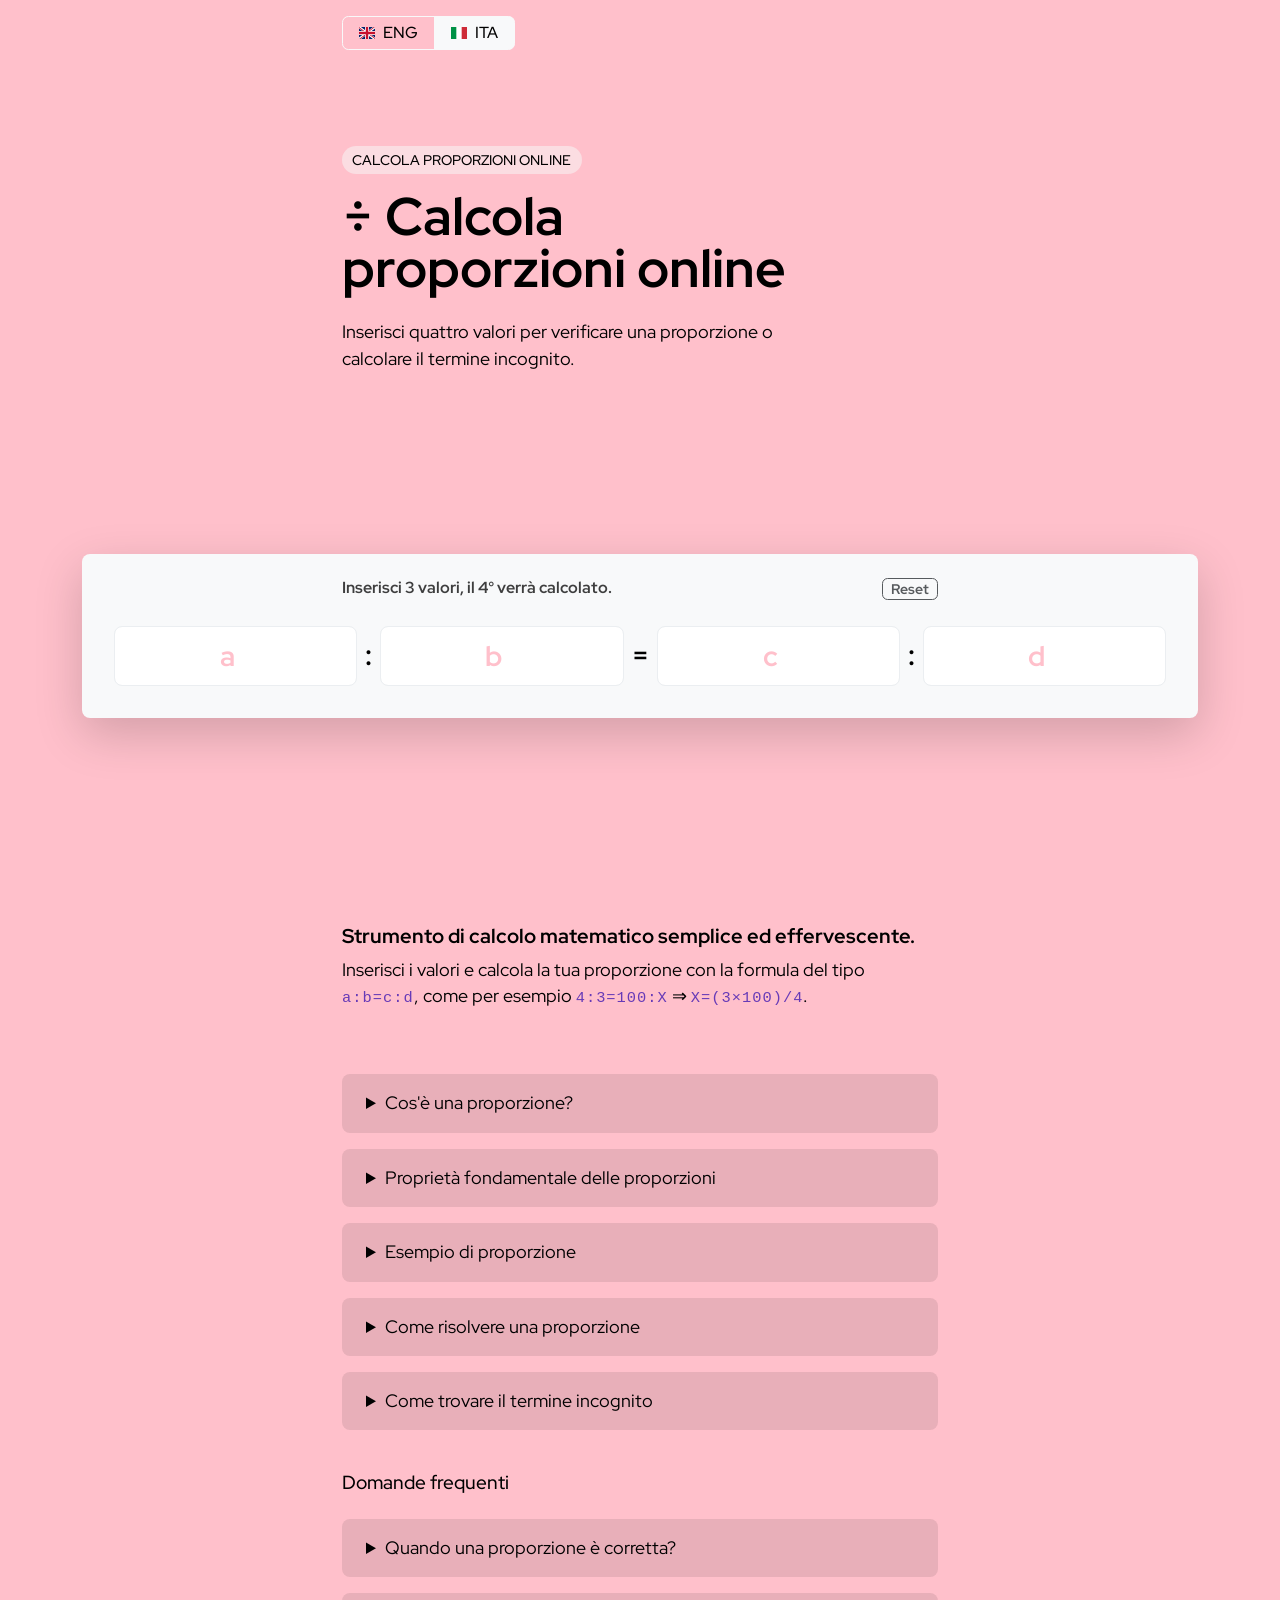
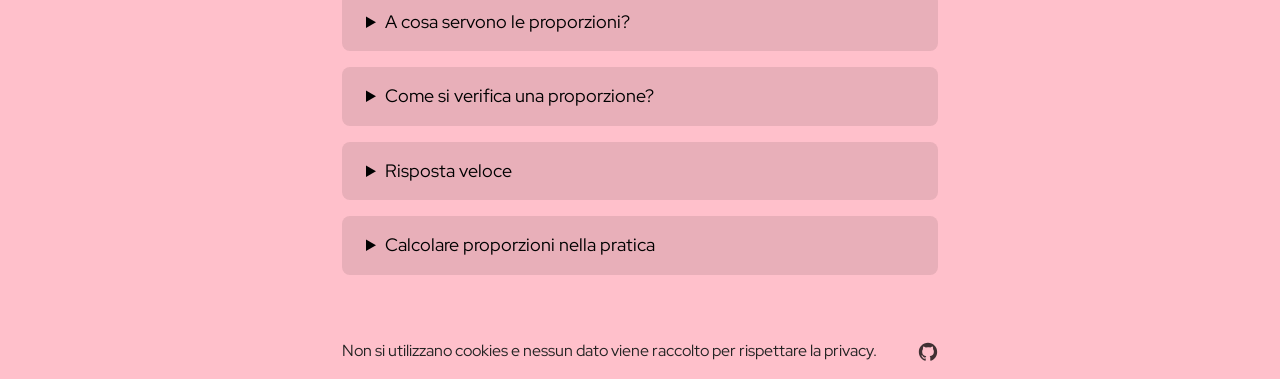
==== commit 547b29f1: "Add files via upload refactor: update meta tags, add FAQ schema, and restructure ita.html content" ====
--- a/ita.html
+++ b/ita.html
@@ -1,179 +1,323 @@
 <!DOCTYPE html>
-<html lang="en">
-  <head>
-    <meta charset="UTF-8" />
-    <meta name="viewport" content="width=device-width, initial-scale=1.0" />
-    <meta http-equiv="Cache-Control" content="public, max-age=86400" />
-    <meta http-equiv="Expires" content="Tue, 01 Jan 2030 00:00:00 GMT" />
-
-    <title>÷ Calcolatore di proporzioni online</title>
-    <meta name="description" content="Strumento di calcolo matematico semplice ed effervescente. Inserisci i valori e calcola la tua proporzione." />
-
-    <meta name="keywords" content="proporzioni, calcolo, divisione, moltiplicazione, operazione" />
-    <meta name="author" content="Marco Gargano" />
-    <meta name="theme-color" content="#ffc0cb" />
-
-    <link rel="shortcut icon" type="image/x-icon" href="favicon.ico" />
-    <link rel="icon" type="image/x-icon" href="/img/calcola-proporzione-favicon.ico" />
-    <link rel="icon" type="image/png" href="/img/calcola-proporzione-favicon-96x96.png" sizes="96x96" />
-    <link rel="icon" type="image/svg+xml" href="/img/calcola-proporzione-favicon.svg" />
-    <link rel="apple-touch-icon" sizes="180x180" href="/img/calcola-proporzione-apple-touch-icon.png" />
-
-    <meta property="og:url" content="https://calcola-proporzione.github.io/" />
-    <meta property="og:type" content="website" />
-    <meta property="og:title" content="÷ Calcolatore di proporzioni online" />
-    <meta property="og:description" content="Strumento di calcolo matematico semplice ed effervescente. Inserisci i valori e calcola la tua proporzione." />
-    <meta property="og:image" content="https://calcola-proporzione.github.io/img/calcola-proporzione-share-it.jpg" />
-
-    <link rel="stylesheet" href="/css/style-bs.css?v=1.1" />
-    <link rel="stylesheet" href="/css/style.css?v=1.2" />
-  </head>
-
-  <body class="min-vh-100 bg-secondary">
-    <div class="container-sm woila">
-      <div class="row">
-        <div class="col pt-3">
-          <div class="btn-group">
-            <a href="/" class="d-flex align-items-center btn btn-outline-light text-black px-3 fs-6">
-              <svg class="me-2" height="12" xmlns="http://www.w3.org/2000/svg" id="flag-icons-gb" viewBox="0 0 640 480">
-                <path fill="#012169" d="M0 0h640v480H0z"></path>
-                <path fill="#FFF" d="m75 0 244 181L562 0h78v62L400 241l240 178v61h-80L320 301 81 480H0v-60l239-178L0 64V0z"></path>
-                <path fill="#C8102E" d="m424 281 216 159v40L369 281zm-184 20 6 35L54 480H0zM640 0v3L391 191l2-44L590 0zM0 0l239 176h-60L0 42z"></path>
-                <path fill="#FFF" d="M241 0v480h160V0zM0 160v160h640V160z"></path>
-                <path fill="#C8102E" d="M0 193v96h640v-96zM273 0v480h96V0z"></path>
-              </svg>
-              ENG</a
-            >
-            <a href="/ita.html" class="d-flex align-items-center btn btn-outline-light px-3 fs-6 active" aria-current="page">
-              <svg class="me-2" height="12" xmlns="http://www.w3.org/2000/svg" id="flag-icons-it" viewBox="0 0 640 480">
-                <g fill-rule="evenodd" stroke-width="1pt">
-                  <path fill="#fff" d="M0 0h640v480H0z"></path>
-                  <path fill="#009246" d="M0 0h213.3v480H0z"></path>
-                  <path fill="#ce2b37" d="M426.7 0H640v480H426.7z"></path>
-                </g>
-              </svg>
-              ITA</a
-            >
+<html lang="it">
+
+<head>
+  <meta charset="UTF-8" />
+  <meta name="viewport" content="width=device-width, initial-scale=1.0" />
+  <meta http-equiv="Cache-Control" content="public, max-age=86400" />
+  <meta http-equiv="Expires" content="Tue, 01 Jan 2030 00:00:00 GMT" />
+
+  <title>÷ Calcola proporzioni online (con spiegazione ed esempi)</title>
+  <meta name="description"
+    content="Calcola proporzioni online facilmente. Scopri cos'è una proporzione, come risolverla e guarda esempi pratici.">
+
+  <meta name="keywords" content="proporzioni, calcolo, divisione, moltiplicazione, operazione" />
+  <meta name="author" content="Marco Gargano" />
+  <meta name="theme-color" content="#ffc0cb" />
+
+  <link rel="canonical" href="https://calcola-proporzione.github.io/ita.html" />
+  <link rel="shortcut icon" type="image/x-icon" href="favicon.ico" />
+  <link rel="icon" type="image/x-icon" href="/img/calcola-proporzione-favicon.ico" />
+  <link rel="icon" type="image/png" href="/img/calcola-proporzione-favicon-96x96.png" sizes="96x96" />
+  <link rel="icon" type="image/svg+xml" href="/img/calcola-proporzione-favicon.svg" />
+  <link rel="apple-touch-icon" sizes="180x180" href="/img/calcola-proporzione-apple-touch-icon.png" />
+
+  <meta property="og:title" content="÷ Calcola proporzioni online" />
+  <meta property="og:url" content="https://calcola-proporzione.github.io/ita.html" />
+  <meta property="og:type" content="website" />
+  <meta property="og:description" content="Calcola proporzioni e scopri come risolverle con esempi pratici.">
+  <meta property="og:image" content="https://calcola-proporzione.github.io/img/calcola-proporzione-share-it.jpg" />
+
+  <script type="text/javascript" charset="UTF-8"
+    src="//cdn.cookie-script.com/s/a5aeaa537f977fadc650f5edd90afa59.js"></script>
+  <link rel="stylesheet" href="/css/style-bs.css?v=1.1" />
+  <link rel="stylesheet" href="/css/style.css?v=1.2" />
+  <script type="application/ld+json">
+  {
+    "@context": "https://schema.org",
+    "@type": "FAQPage",
+    "mainEntity": [
+      {
+        "@type": "Question",
+        "name": "Quando una proporzione è corretta?",
+        "acceptedAnswer": {
+          "@type": "Answer",
+          "text": "Una proporzione è corretta quando i due rapporti hanno lo stesso valore."
+        }
+      },
+      {
+        "@type": "Question",
+        "name": "Come si verifica una proporzione?",
+        "acceptedAnswer": {
+          "@type": "Answer",
+          "text": "Si verifica moltiplicando medi ed estremi e confrontando i risultati."
+        }
+      },
+      {
+        "@type": "Question",
+        "name": "A cosa servono le proporzioni?",
+        "acceptedAnswer": {
+          "@type": "Answer",
+          "text": "Servono per confrontare grandezze e risolvere problemi matematici e pratici."
+        }
+      }
+    ]
+  }
+  </script>
+  <script type="application/ld+json">
+  {
+    "@context": "https://schema.org",
+    "@type": "HowTo",
+    "name": "Come risolvere una proporzione",
+    "step": [
+      { "@type": "HowToStep", "text": "Individua i quattro termini della proporzione." },
+      { "@type": "HowToStep", "text": "Moltiplica i medi." },
+      { "@type": "HowToStep", "text": "Moltiplica gli estremi." },
+      { "@type": "HowToStep", "text": "Verifica che i prodotti siano uguali." }
+    ]
+  }
+  </script>
+  <!-- Google tag (gtag.js) -->
+  <script async src="https://www.googletagmanager.com/gtag/js?id=G-K63ZG7P29M"></script>
+  <script>
+    window.dataLayer = window.dataLayer || [];
+    function gtag() {
+      dataLayer.push(arguments);
+    }
+    gtag("js", new Date());
+    gtag("config", "G-K63ZG7P29M");
+  </script>
+</head>
+
+<body class="min-vh-100 bg-secondary">
+  <div class="container-sm woila">
+    <div class="row">
+      <div class="col pt-3">
+        <div class="btn-group">
+          <a href="/" class="d-flex align-items-center btn btn-outline-light text-black px-3 fs-6">
+            <svg class="me-2" height="12" xmlns="http://www.w3.org/2000/svg" id="flag-icons-gb" viewBox="0 0 640 480">
+              <path fill="#012169" d="M0 0h640v480H0z"></path>
+              <path fill="#FFF"
+                d="m75 0 244 181L562 0h78v62L400 241l240 178v61h-80L320 301 81 480H0v-60l239-178L0 64V0z"></path>
+              <path fill="#C8102E"
+                d="m424 281 216 159v40L369 281zm-184 20 6 35L54 480H0zM640 0v3L391 191l2-44L590 0zM0 0l239 176h-60L0 42z">
+              </path>
+              <path fill="#FFF" d="M241 0v480h160V0zM0 160v160h640V160z"></path>
+              <path fill="#C8102E" d="M0 193v96h640v-96zM273 0v480h96V0z"></path>
+            </svg>
+            ENG</a>
+          <a href="/ita.html" class="d-flex align-items-center btn btn-outline-light px-3 fs-6 active"
+            aria-current="page">
+            <svg class="me-2" height="12" xmlns="http://www.w3.org/2000/svg" id="flag-icons-it" viewBox="0 0 640 480">
+              <g fill-rule="evenodd" stroke-width="1pt">
+                <path fill="#fff" d="M0 0h640v480H0z"></path>
+                <path fill="#009246" d="M0 0h213.3v480H0z"></path>
+                <path fill="#ce2b37" d="M426.7 0H640v480H426.7z"></path>
+              </g>
+            </svg>
+            ITA</a>
+        </div>
+      </div>
+    </div>
+  </div>
+
+  <div class="container-sm woila" role="main">
+    <div class="row">
+      <div class="col-md-10 mt-5 pt-5">
+        <h1 class="badge rounded-pill text-bg-light bg-opacity-50 mb-3 text-uppercase fs-6"><small>Calcola proporzioni
+            online</small></h1>
+        <h2 class="h1 lh-1">÷ Calcola proporzioni online</h2>
+        <p class="my-4">Inserisci quattro valori per verificare una proporzione o calcolare il termine incognito.</p>
+      </div>
+    </div>
+  </div>
+  <div class="container container-form d-flex align-items-center my-5 woila woila-1" role="form">
+    <form id="calcoloForm" class="p-3 p-md-4 mb-5 bg-light rounded-3 shadow-lg" action="">
+      <div class="container-sm d-flex align-items-start justify-content-between my-3 my-md-0" style="height: 40px">
+        <p class="fs-6 mb-0 fw-bold lh-sm opacity-75 w-100 risultato"></p>
+        <button type="button" class="btn btn-sm btn-outline-dark lh-sm fw-bold py-0 ms-2 opacity-75"
+          id="resetBtn"><small>Reset</small></button>
+      </div>
+
+      <div class="d-flex flex-column flex-md-row text-center">
+        <div class="w-100 p-2">
+          <div class="">
+            <input type="number" step="any" name="x1" class="form-control form-control-lg fs-3 text-center"
+              id="valore-01" placeholder="a" />
           </div>
         </div>
-      </div>
-    </div>
-
-    <div class="container-sm woila" role="main">
-      <div class="row">
-        <div class="col mt-5 pt-5">
-          <h1 class="badge rounded-pill text-bg-light bg-opacity-50 mb-3 text-uppercase fs-6"><small>Calcola proporzione</small></h1>
-          <h2 class="h1 lh-1">÷ Calcolatore di proporzioni online</h2>
-        </div>
-      </div>
-    </div>
-    <div class="container container-form d-flex align-items-center my-5 woila woila-1" role="form">
-      <form id="calcoloForm" class="p-3 p-md-4 mb-5 bg-light rounded-3 shadow-lg" action="">
-        <div class="container-sm d-flex align-items-start justify-content-between my-3 my-md-0" style="height: 40px">
-          <p class="fs-6 mb-0 fw-bold lh-sm opacity-75 w-100 risultato"></p>
-          <button type="button" class="btn btn-sm btn-outline-dark lh-sm fw-bold py-0 ms-2 opacity-75" id="resetBtn"><small>Reset</small></button>
-        </div>
-
-        <div class="d-flex flex-column flex-md-row text-center">
-          <div class="w-100 p-2">
-            <div class="">
-              <input type="number" step="any" name="x1" class="form-control form-control-lg fs-3 text-center" id="valore-01" placeholder="a" />
-            </div>
+        <div class="fs-3 pt-3"><strong>&#58;</strong></div>
+        <div class="w-100 p-2">
+          <div class="">
+            <input type="number" step="any" name="y1" class="form-control form-control-lg fs-3 text-center"
+              id="valore-02" placeholder="b" />
           </div>
-          <div class="fs-3 pt-3"><strong>&#58;</strong></div>
-          <div class="w-100 p-2">
-            <div class="">
-              <input type="number" step="any" name="y1" class="form-control form-control-lg fs-3 text-center" id="valore-02" placeholder="b" />
-            </div>
+        </div>
+        <div class="fs-3 pt-3"><strong>&#61;</strong></div>
+        <div class="w-100 p-2">
+          <div class="">
+            <input type="number" step="any" name="y2" class="form-control form-control-lg fs-3 text-center"
+              id="valore-03" placeholder="c" />
           </div>
-          <div class="fs-3 pt-3"><strong>&#61;</strong></div>
-          <div class="w-100 p-2">
-            <div class="">
-              <input type="number" step="any" name="y2" class="form-control form-control-lg fs-3 text-center" id="valore-03" placeholder="c" />
-            </div>
+        </div>
+        <div class="fs-3 pt-3"><strong>&#58;</strong></div>
+        <div class="w-100 p-2">
+          <div class="">
+            <input type="number" step="any" name="x2" class="form-control form-control-lg fs-3 text-center"
+              id="valore-04" placeholder="d" />
           </div>
-          <div class="fs-3 pt-3"><strong>&#58;</strong></div>
-          <div class="w-100 p-2">
-            <div class="">
-              <input type="number" step="any" name="x2" class="form-control form-control-lg fs-3 text-center" id="valore-04" placeholder="d" />
-            </div>
-          </div>
-        </div>
-      </form>
-    </div>
-    <div class="container-sm mt-5 mb-4 woila woila-2">
-      <div class="row">
-        <div class="col">
-          <h3 class="fs-5"><strong>Strumento di calcolo matematico semplice ed effervescente.</strong></h3>
-          <p class="">Inserisci i valori e calcola la tua proporzione con la formula <code class="text-nowrap">a&#58;b&#61;c&#58;d</code>, come per esempio <code class="text-nowrap">4&#58;3&#61;100&#58;X</code> &#8658; <code class="text-nowrap">X&#61;(3&times;100)/4</code>.</p>
-        </div>
-      </div>
-    </div>
-    <div class="container-sm my-5 woila woila-3" role="contentinfo">
-      <!-- <hr class="container-sm mb-5 w-25 border-0 opacity-75"> -->
-      <div class="row">
-        <div class="col">
-          <details class="p-3 rounded-3 px-4 mb-3 bg-primary bg-opacity-10">
-            <summary>Cosa è una proporzione? Di seguito una definizione...</summary>
-            <p class="mt-4">In matematica, una proporzione è <strong>l'uguaglianza tra due rapporti</strong>. In altre parole, è una relazione che stabilisce un'equivalenza tra quattro grandezze, dette termini, che sono tra loro proporzionali.</p>
-            <p>La proprietà fondamentale delle proporzioni afferma che <strong>il prodotto dei medi è uguale al prodotto degli estremi</strong>.</p>
-            <p>
-              Se <code><strong>a&#58;b&#61;c&#58;d</strong></code
-              >, allora <code><strong>a&times;d&#61;b&times;c</strong></code
-              >.
-            </p>
-          </details>
-        </div>
-      </div>
-      <div class="row">
-        <div class="col">
-          <details class="p-3 rounded-3 px-4 mb-3 bg-primary bg-opacity-10">
-            <summary>Come si calcola una proporzione? Di seguito un esempio...</summary>
-            <p class="mt-4">Un <strong>caso pratico</strong>: abbiamo un'immagine larga 100 cm e dobbiamo calcolare l'altezza, proporzionale a 4:3; quanto sarà alta l'immagine?</p>
-            <p class="mb-1">Per calcolarlo dovremmo effettuare le seguenti operazioni:</p>
-            <ul>
-              <li>
-                <code class="text-nowrap">4&#58;3&#61;100&#58;<strong>X</strong></code>
-              </li>
-              <li>
-                <code class="text-nowrap"><strong>X</strong>&#61;(3&times;100)/4</code>
-              </li>
-              <li>
-                <code class="text-nowrap"><strong>X</strong>&#61;75</code>
-              </li>
-            </ul>
-            <p>Quindi l'immagine sarà alta: 75 cm.</p>
-            <p class="mb-1">In matematica, considerando la proporzione: <code class="text-nowrap">4&#58;3&#61;100&#58;75</code></p>
-            <ul>
-              <li>
-                il <strong>prodotto dei medi</strong> è: <code class="text-nowrap">3&times;100&#61;<strong>300</strong></code>
-              </li>
-              <li>
-                il <strong>prodotto degli estremi</strong> è: <code class="text-nowrap">4&times;75&#61;<strong>300</strong></code>
-              </li>
-            </ul>
-            <p>
-              Poiché i due prodotti sono <strong>uguali</strong> a <code><strong>300</strong></code
-              >, la proporzione è valida!
-            </p>
-          </details>
-        </div>
-      </div>
-    </div>
-    <div class="container-sm my-3 woila woila-3">
-      <p class="text-primary fs-6">
-        Non si utilizzano cookies e nessun dato viene raccolto per rispettare la privacy.
-
-        <a class="float-end ms-2 opacity-75" aria-label="GitHub Homepage" href="https://github.com/Calcola-Proporzione/calcola-proporzione.github.io" target="_blank">
-          <svg aria-hidden="true" height="24" viewBox="0 0 24 24" version="1.1" width="20" data-view-component="true" class="octicon octicon-mark-github">
-            <path
-              d="M12 1C5.923 1 1 5.923 1 12c0 4.867 3.149 8.979 7.521 10.436.55.096.756-.233.756-.522 0-.262-.013-1.128-.013-2.049-2.764.509-3.479-.674-3.699-1.292-.124-.317-.66-1.293-1.127-1.554-.385-.207-.936-.715-.014-.729.866-.014 1.485.797 1.691 1.128.99 1.663 2.571 1.196 3.204.907.096-.715.385-1.196.701-1.471-2.448-.275-5.005-1.224-5.005-5.432 0-1.196.426-2.186 1.128-2.956-.111-.275-.496-1.402.11-2.915 0 0 .921-.288 3.024 1.128a10.193 10.193 0 0 1 2.75-.371c.936 0 1.871.123 2.75.371 2.104-1.43 3.025-1.128 3.025-1.128.605 1.513.221 2.64.111 2.915.701.77 1.127 1.747 1.127 2.956 0 4.222-2.571 5.157-5.019 5.432.399.344.743 1.004.743 2.035 0 1.471-.014 2.654-.014 3.025 0 .289.206.632.756.522C19.851 20.979 23 16.854 23 12c0-6.077-4.922-11-11-11Z"
-            ></path>
-          </svg>
-        </a>
-      </p>
-    </div>
-    <script defer src="/js/confetti.min.js?v=1.0"></script>
-    <script defer src="/js/calcolo-it.js?v=1.0"></script>
-  </body>
-</html>
+        </div>
+      </div>
+    </form>
+  </div>
+  <div class="container-sm mt-5 mb-4 woila woila-2">
+    <div class="row">
+      <div class="col">
+        <h3 class="fs-5"><strong>Strumento di calcolo matematico semplice ed effervescente.</strong></h3>
+        <p class="">Inserisci i valori e calcola la tua proporzione con la formula del tipo <code
+            class="text-nowrap">a&#58;b&#61;c&#58;d</code>, come per esempio <code
+            class="text-nowrap">4&#58;3&#61;100&#58;X</code> &#8658; <code
+            class="text-nowrap">X&#61;(3&times;100)/4</code>.</p>
+      </div>
+    </div>
+  </div>
+  <div class="container-sm my-5 woila woila-3" role="contentinfo">
+    <!-- <hr class="container-sm mb-5 w-25 border-0 opacity-75"> -->
+
+
+    <div class="row">
+      <div class="col">
+
+        <!-- RISPOSTA DIRETTA -->
+        <details class="p-3 rounded-3 px-4 mb-3 bg-primary bg-opacity-10">
+          <summary>Cos'è una proporzione?</summary>
+          <p class="mt-4">In matematica, una proporzione è <strong>l'uguaglianza tra due rapporti</strong>. In altre
+            parole, è una relazione che stabilisce un'equivalenza tra quattro grandezze, dette termini, che sono tra
+            loro proporzionali.</p>
+        </details>
+      </div>
+    </div>
+    <div class="row">
+      <div class="col">
+        <!-- PROPRIETÀ -->
+        <details class="p-3 rounded-3 px-4 mb-3 bg-primary bg-opacity-10">
+          <summary>Proprietà fondamentale delle proporzioni</summary>
+          <p class="mt-4">Il prodotto dei medi è uguale al prodotto degli estremi: <strong class="text-nowrap">a × d = b
+              × c</strong></p>
+        </details>
+      </div>
+    </div>
+    <div class="row">
+      <div class="col">
+        <!-- ESEMPIO -->
+        <details class="p-3 rounded-3 px-4 mb-3 bg-primary bg-opacity-10">
+          <summary>Esempio di proporzione</summary>
+          <p class="mt-4"><strong class="text-nowrap">20:10 = 40:20</strong> è una proporzione perché entrambi i
+            rapporti sono uguali a 2.</p>
+        </details>
+      </div>
+    </div>
+    <div class="row">
+      <div class="col">
+        <!-- HOW TO -->
+        <details class="p-3 rounded-3 px-4 mb-3 bg-primary bg-opacity-10">
+          <summary>Come risolvere una proporzione</summary>
+
+          <ol class="ps-3 pt-4 pb-1">
+            <li>Individua i quattro termini</li>
+            <li>Moltiplica i medi</li>
+            <li>Moltiplica gli estremi</li>
+            <li>Verifica che i prodotti siano uguali</li>
+          </ol>
+
+        </details>
+      </div>
+    </div>
+    <div class="row">
+      <div class="col">
+        <!-- INCOGNITA -->
+        <details class="p-3 rounded-3 px-4 mb-3 bg-primary bg-opacity-10">
+          <summary>Come trovare il termine incognito</summary>
+          <p class="mt-4">Se conosci tre termini, puoi trovare il quarto usando la formula: <strong
+              class="text-nowrap">d = (b × c) / a</strong></p>
+        </details>
+      </div>
+    </div>
+
+    <!-- FAQ -->
+    <h6 class="my-4">Domande frequenti</h2>
+
+      <div class="row">
+        <div class="col">
+
+          <details class="p-3 rounded-3 px-4 mb-3 bg-primary bg-opacity-10">
+            <summary>Quando una proporzione è corretta?</summary>
+            <p class="mt-4">Quando i due rapporti hanno lo stesso valore.</p>
+          </details>
+        </div>
+      </div>
+      <div class="row">
+        <div class="col">
+
+          <details class="p-3 rounded-3 px-4 mb-3 bg-primary bg-opacity-10">
+            <summary>A cosa servono le proporzioni?</summary>
+            <p class="mt-4">Servono per confrontare grandezze e risolvere problemi matematici e reali.</p>
+          </details>
+        </div>
+      </div>
+      <div class="row">
+        <div class="col">
+
+          <details class="p-3 rounded-3 px-4 mb-3 bg-primary bg-opacity-10">
+            <summary>Come si verifica una proporzione?</summary>
+            <p class="mt-4">Moltiplicando medi ed estremi e confrontando i risultati.</p>
+          </details>
+        </div>
+      </div>
+      <div class="row">
+        <div class="col">
+
+          <!-- RISPOSTA VELOCE -->
+          <details class="p-3 rounded-3 px-4 mb-3 bg-primary bg-opacity-10">
+            <summary>Risposta veloce</summary>
+            <p class="mt-4">Una proporzione è un'uguaglianza tra due rapporti. Si verifica quando <strong
+                class="text-nowrap">a × d = b × c</strong>.</p>
+          </details>
+        </div>
+      </div>
+      <div class="row">
+        <div class="col">
+
+          <!-- SEO EXPANSION -->
+          <details class="p-3 rounded-3 px-4 mb-3 bg-primary bg-opacity-10">
+            <summary>Calcolare proporzioni nella pratica</summary>
+            <p class="mt-4">Le proporzioni vengono utilizzate in matematica, economia, cucina e fisica per risolvere
+              problemi di
+              equivalenza
+              tra grandezze.</p>
+          </details>
+        </div>
+      </div>
+
+
+  </div>
+  <div class="container-sm my-3 woila woila-3">
+    <p class="text-primary fs-6">
+      Non si utilizzano cookies e nessun dato viene raccolto per rispettare la privacy.
+
+      <a class="float-end ms-2 opacity-75" aria-label="GitHub Homepage"
+        href="https://github.com/Calcola-Proporzione/calcola-proporzione.github.io" target="_blank">
+        <svg aria-hidden="true" height="24" viewBox="0 0 24 24" version="1.1" width="20" data-view-component="true"
+          class="octicon octicon-mark-github">
+          <path
+            d="M12 1C5.923 1 1 5.923 1 12c0 4.867 3.149 8.979 7.521 10.436.55.096.756-.233.756-.522 0-.262-.013-1.128-.013-2.049-2.764.509-3.479-.674-3.699-1.292-.124-.317-.66-1.293-1.127-1.554-.385-.207-.936-.715-.014-.729.866-.014 1.485.797 1.691 1.128.99 1.663 2.571 1.196 3.204.907.096-.715.385-1.196.701-1.471-2.448-.275-5.005-1.224-5.005-5.432 0-1.196.426-2.186 1.128-2.956-.111-.275-.496-1.402.11-2.915 0 0 .921-.288 3.024 1.128a10.193 10.193 0 0 1 2.75-.371c.936 0 1.871.123 2.75.371 2.104-1.43 3.025-1.128 3.025-1.128.605 1.513.221 2.64.111 2.915.701.77 1.127 1.747 1.127 2.956 0 4.222-2.571 5.157-5.019 5.432.399.344.743 1.004.743 2.035 0 1.471-.014 2.654-.014 3.025 0 .289.206.632.756.522C19.851 20.979 23 16.854 23 12c0-6.077-4.922-11-11-11Z">
+          </path>
+        </svg>
+      </a>
+    </p>
+  </div>
+  <script defer src="/js/confetti.min.js?v=1.0"></script>
+  <script defer src="/js/calcolo-it.js?v=1.0"></script>
+</body>
+
+</html>
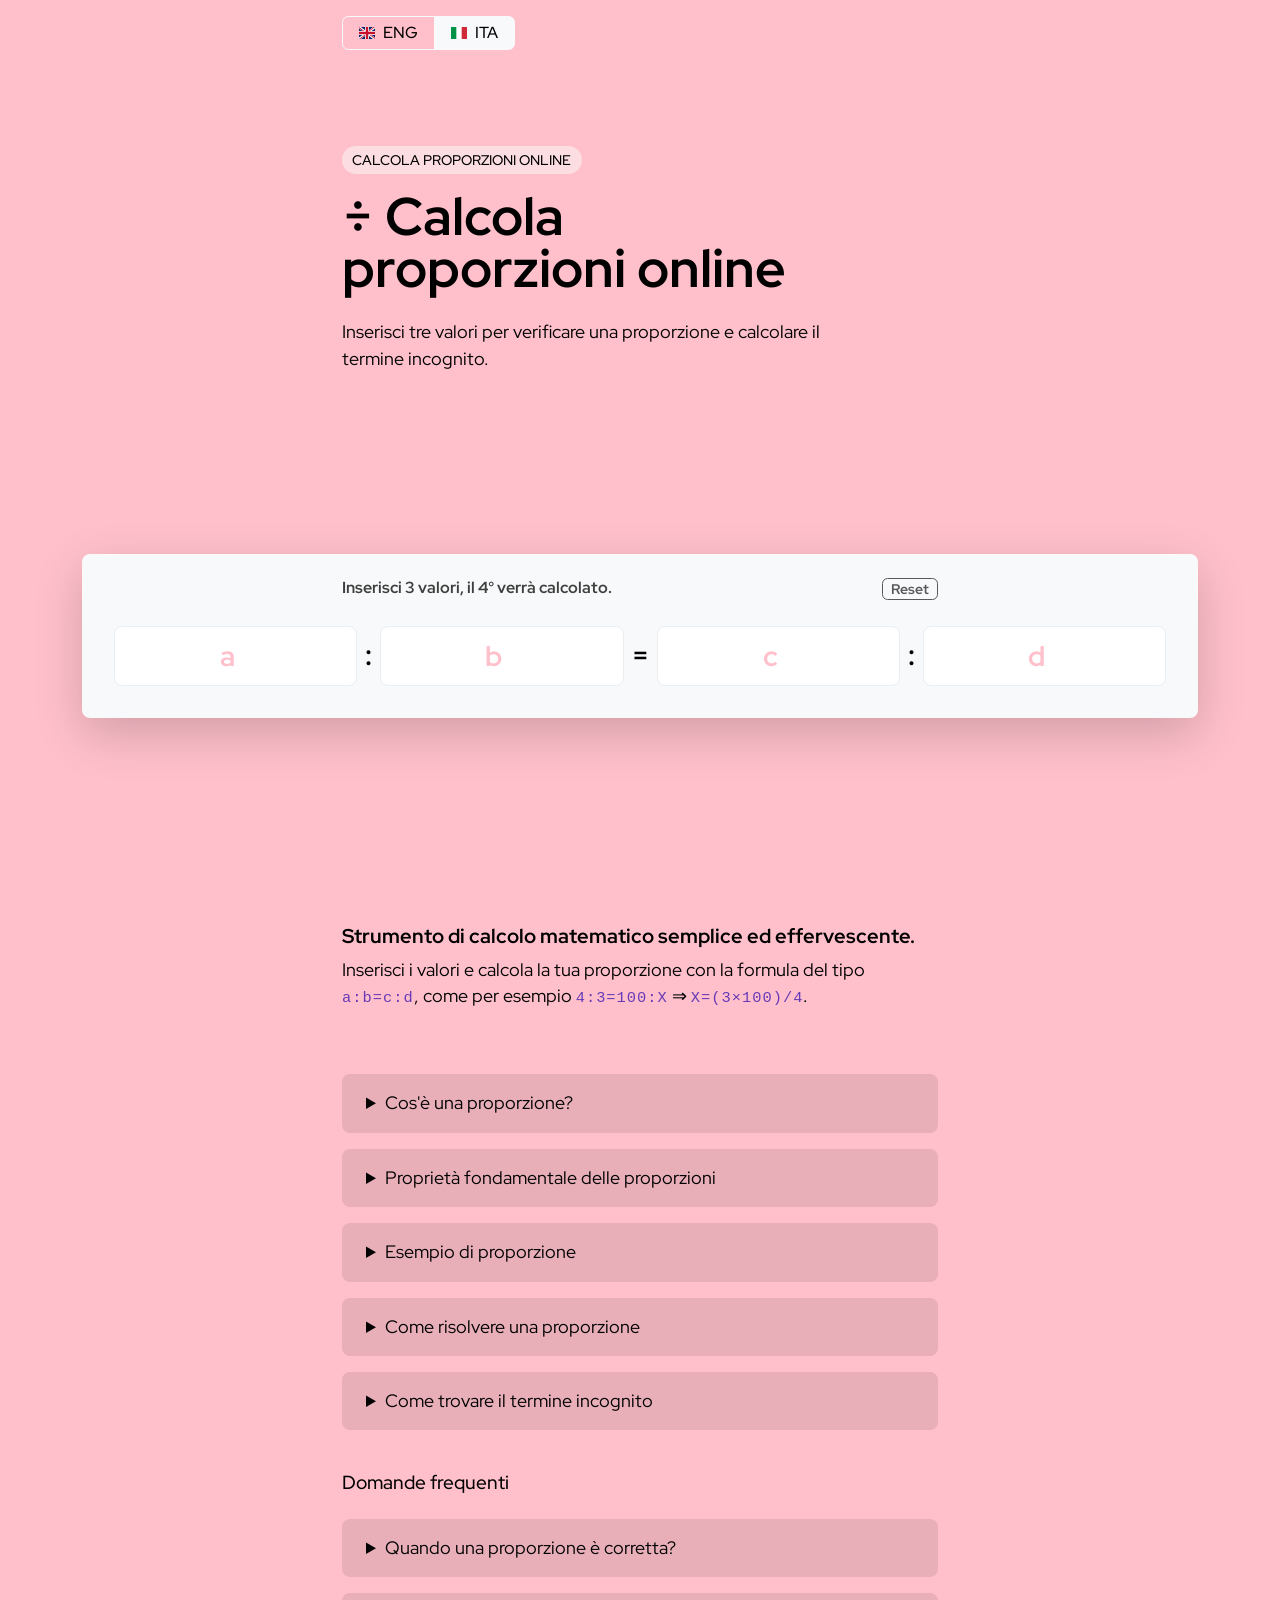
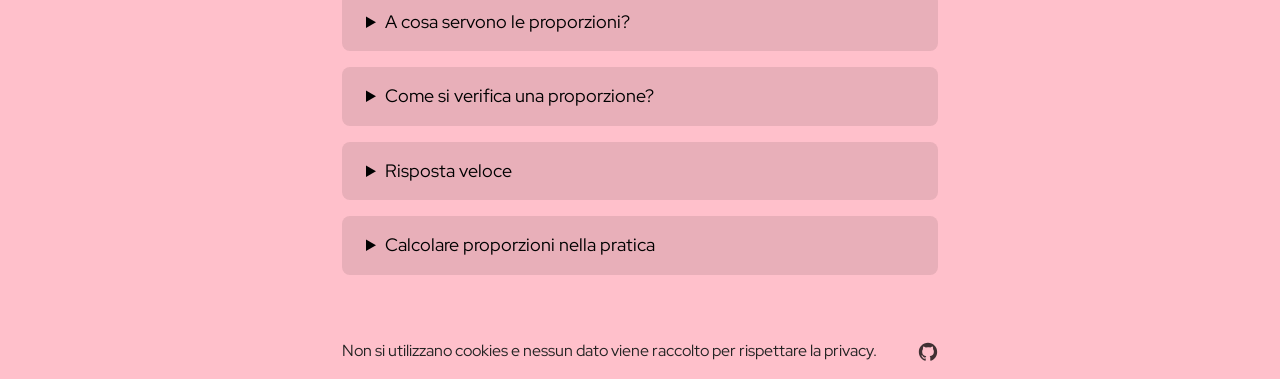
==== commit 8bd17b15: "Update instruction for proportion calculation" ====
--- a/ita.html
+++ b/ita.html
@@ -127,7 +127,7 @@
         <h1 class="badge rounded-pill text-bg-light bg-opacity-50 mb-3 text-uppercase fs-6"><small>Calcola proporzioni
             online</small></h1>
         <h2 class="h1 lh-1">÷ Calcola proporzioni online</h2>
-        <p class="my-4">Inserisci quattro valori per verificare una proporzione o calcolare il termine incognito.</p>
+        <p class="my-4">Inserisci tre valori per verificare una proporzione e calcolare il termine incognito.</p>
       </div>
     </div>
   </div>
@@ -320,4 +320,4 @@
   <script defer src="/js/calcolo-it.js?v=1.0"></script>
 </body>
 
-</html>+</html>
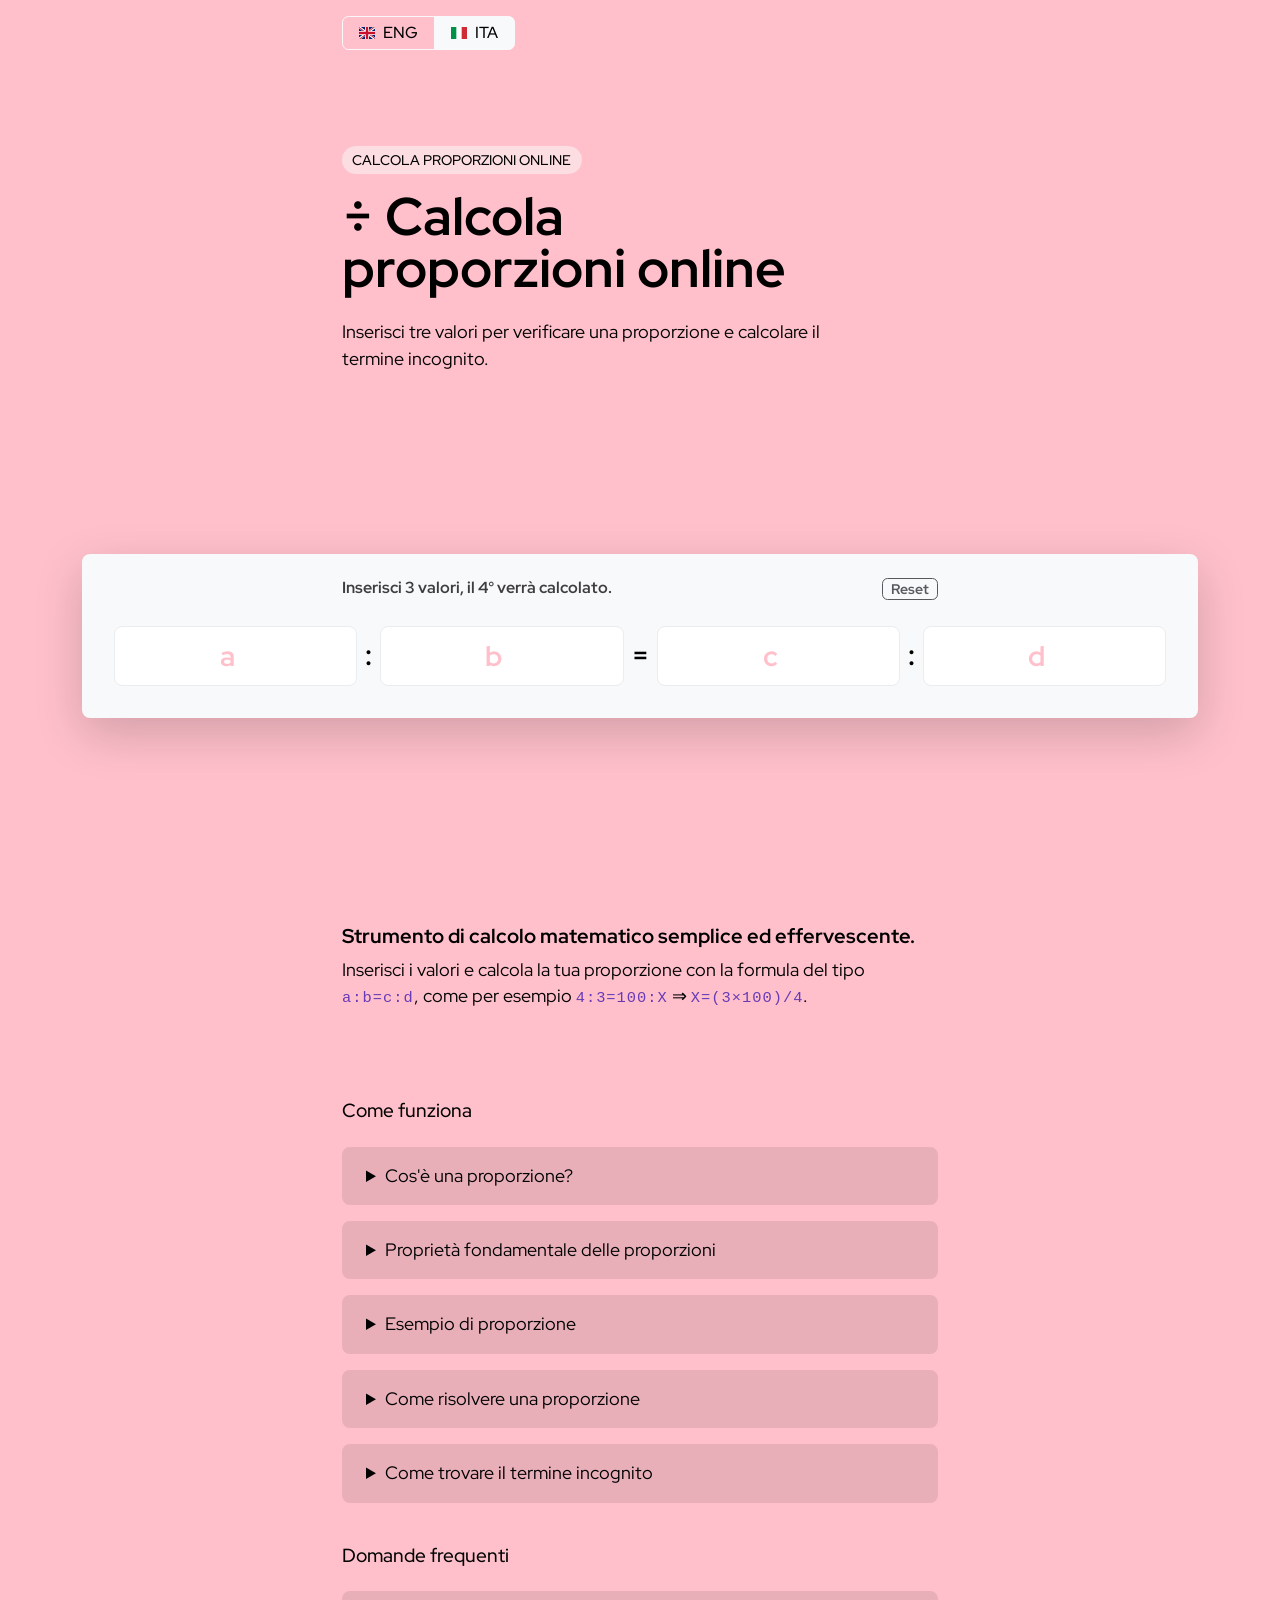
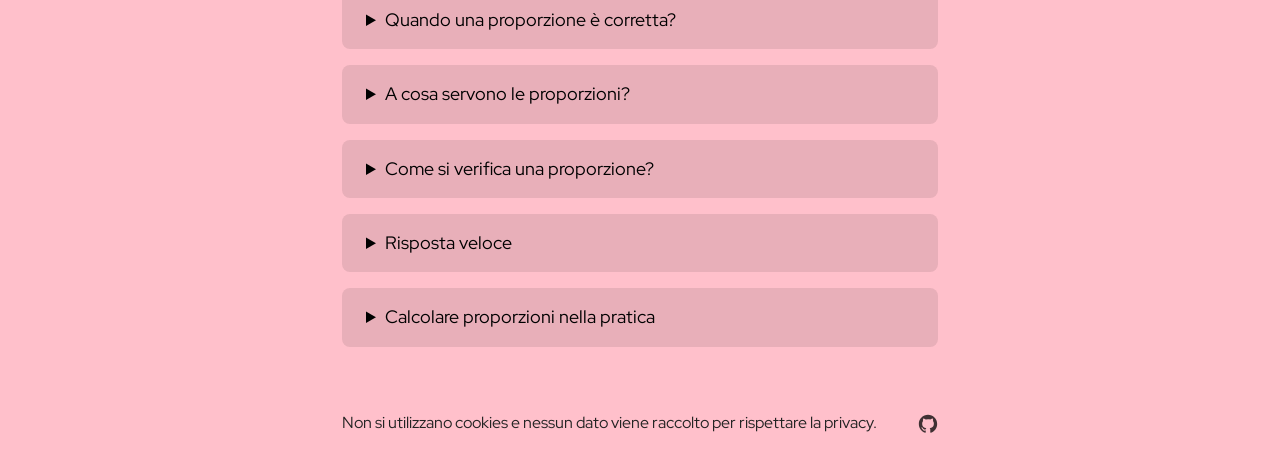
==== commit dba5befd: "Add col" ====
--- a/ita.html
+++ b/ita.html
@@ -184,121 +184,131 @@
   <div class="container-sm my-5 woila woila-3" role="contentinfo">
     <!-- <hr class="container-sm mb-5 w-25 border-0 opacity-75"> -->
 
-
     <div class="row">
       <div class="col">
-
-        <!-- RISPOSTA DIRETTA -->
-        <details class="p-3 rounded-3 px-4 mb-3 bg-primary bg-opacity-10">
-          <summary>Cos'è una proporzione?</summary>
-          <p class="mt-4">In matematica, una proporzione è <strong>l'uguaglianza tra due rapporti</strong>. In altre
-            parole, è una relazione che stabilisce un'equivalenza tra quattro grandezze, dette termini, che sono tra
-            loro proporzionali.</p>
-        </details>
+        <h6 class="my-4">Come funziona</h2>
+
+          <div class="row">
+            <div class="col">
+
+              <!-- RISPOSTA DIRETTA -->
+              <details class="p-3 rounded-3 px-4 mb-3 bg-primary bg-opacity-10">
+                <summary>Cos'è una proporzione?</summary>
+                <p class="mt-4">In matematica, una proporzione è <strong>l'uguaglianza tra due rapporti</strong>. In
+                  altre
+                  parole, è una relazione che stabilisce un'equivalenza tra quattro grandezze, dette termini, che sono
+                  tra
+                  loro proporzionali.</p>
+              </details>
+            </div>
+          </div>
+          <div class="row">
+            <div class="col">
+              <!-- PROPRIETÀ -->
+              <details class="p-3 rounded-3 px-4 mb-3 bg-primary bg-opacity-10">
+                <summary>Proprietà fondamentale delle proporzioni</summary>
+                <p class="mt-4">Il prodotto dei medi è uguale al prodotto degli estremi: <strong class="text-nowrap">a ×
+                    d = b
+                    × c</strong></p>
+              </details>
+            </div>
+          </div>
+          <div class="row">
+            <div class="col">
+              <!-- ESEMPIO -->
+              <details class="p-3 rounded-3 px-4 mb-3 bg-primary bg-opacity-10">
+                <summary>Esempio di proporzione</summary>
+                <p class="mt-4"><strong class="text-nowrap">20:10 = 40:20</strong> è una proporzione perché entrambi i
+                  rapporti sono uguali a 2.</p>
+              </details>
+            </div>
+          </div>
+          <div class="row">
+            <div class="col">
+              <!-- HOW TO -->
+              <details class="p-3 rounded-3 px-4 mb-3 bg-primary bg-opacity-10">
+                <summary>Come risolvere una proporzione</summary>
+
+                <ol class="ps-3 pt-4 pb-1">
+                  <li>Individua i quattro termini</li>
+                  <li>Moltiplica i medi</li>
+                  <li>Moltiplica gli estremi</li>
+                  <li>Verifica che i prodotti siano uguali</li>
+                </ol>
+
+              </details>
+            </div>
+          </div>
+          <div class="row">
+            <div class="col">
+              <!-- INCOGNITA -->
+              <details class="p-3 rounded-3 px-4 mb-3 bg-primary bg-opacity-10">
+                <summary>Come trovare il termine incognito</summary>
+                <p class="mt-4">Se conosci tre termini, puoi trovare il quarto usando la formula: <strong
+                    class="text-nowrap">d = (b × c) / a</strong></p>
+              </details>
+            </div>
+          </div>
       </div>
     </div>
     <div class="row">
       <div class="col">
-        <!-- PROPRIETÀ -->
-        <details class="p-3 rounded-3 px-4 mb-3 bg-primary bg-opacity-10">
-          <summary>Proprietà fondamentale delle proporzioni</summary>
-          <p class="mt-4">Il prodotto dei medi è uguale al prodotto degli estremi: <strong class="text-nowrap">a × d = b
-              × c</strong></p>
-        </details>
-      </div>
-    </div>
-    <div class="row">
-      <div class="col">
-        <!-- ESEMPIO -->
-        <details class="p-3 rounded-3 px-4 mb-3 bg-primary bg-opacity-10">
-          <summary>Esempio di proporzione</summary>
-          <p class="mt-4"><strong class="text-nowrap">20:10 = 40:20</strong> è una proporzione perché entrambi i
-            rapporti sono uguali a 2.</p>
-        </details>
-      </div>
-    </div>
-    <div class="row">
-      <div class="col">
-        <!-- HOW TO -->
-        <details class="p-3 rounded-3 px-4 mb-3 bg-primary bg-opacity-10">
-          <summary>Come risolvere una proporzione</summary>
-
-          <ol class="ps-3 pt-4 pb-1">
-            <li>Individua i quattro termini</li>
-            <li>Moltiplica i medi</li>
-            <li>Moltiplica gli estremi</li>
-            <li>Verifica che i prodotti siano uguali</li>
-          </ol>
-
-        </details>
-      </div>
-    </div>
-    <div class="row">
-      <div class="col">
-        <!-- INCOGNITA -->
-        <details class="p-3 rounded-3 px-4 mb-3 bg-primary bg-opacity-10">
-          <summary>Come trovare il termine incognito</summary>
-          <p class="mt-4">Se conosci tre termini, puoi trovare il quarto usando la formula: <strong
-              class="text-nowrap">d = (b × c) / a</strong></p>
-        </details>
-      </div>
-    </div>
-
-    <!-- FAQ -->
-    <h6 class="my-4">Domande frequenti</h2>
-
-      <div class="row">
-        <div class="col">
-
-          <details class="p-3 rounded-3 px-4 mb-3 bg-primary bg-opacity-10">
-            <summary>Quando una proporzione è corretta?</summary>
-            <p class="mt-4">Quando i due rapporti hanno lo stesso valore.</p>
-          </details>
-        </div>
-      </div>
-      <div class="row">
-        <div class="col">
-
-          <details class="p-3 rounded-3 px-4 mb-3 bg-primary bg-opacity-10">
-            <summary>A cosa servono le proporzioni?</summary>
-            <p class="mt-4">Servono per confrontare grandezze e risolvere problemi matematici e reali.</p>
-          </details>
-        </div>
-      </div>
-      <div class="row">
-        <div class="col">
-
-          <details class="p-3 rounded-3 px-4 mb-3 bg-primary bg-opacity-10">
-            <summary>Come si verifica una proporzione?</summary>
-            <p class="mt-4">Moltiplicando medi ed estremi e confrontando i risultati.</p>
-          </details>
-        </div>
-      </div>
-      <div class="row">
-        <div class="col">
-
-          <!-- RISPOSTA VELOCE -->
-          <details class="p-3 rounded-3 px-4 mb-3 bg-primary bg-opacity-10">
-            <summary>Risposta veloce</summary>
-            <p class="mt-4">Una proporzione è un'uguaglianza tra due rapporti. Si verifica quando <strong
-                class="text-nowrap">a × d = b × c</strong>.</p>
-          </details>
-        </div>
-      </div>
-      <div class="row">
-        <div class="col">
-
-          <!-- SEO EXPANSION -->
-          <details class="p-3 rounded-3 px-4 mb-3 bg-primary bg-opacity-10">
-            <summary>Calcolare proporzioni nella pratica</summary>
-            <p class="mt-4">Le proporzioni vengono utilizzate in matematica, economia, cucina e fisica per risolvere
-              problemi di
-              equivalenza
-              tra grandezze.</p>
-          </details>
-        </div>
-      </div>
-
+        <!-- FAQ -->
+        <h6 class="my-4">Domande frequenti</h2>
+
+          <div class="row">
+            <div class="col">
+
+              <details class="p-3 rounded-3 px-4 mb-3 bg-primary bg-opacity-10">
+                <summary>Quando una proporzione è corretta?</summary>
+                <p class="mt-4">Quando i due rapporti hanno lo stesso valore.</p>
+              </details>
+            </div>
+          </div>
+          <div class="row">
+            <div class="col">
+
+              <details class="p-3 rounded-3 px-4 mb-3 bg-primary bg-opacity-10">
+                <summary>A cosa servono le proporzioni?</summary>
+                <p class="mt-4">Servono per confrontare grandezze e risolvere problemi matematici e reali.</p>
+              </details>
+            </div>
+          </div>
+          <div class="row">
+            <div class="col">
+
+              <details class="p-3 rounded-3 px-4 mb-3 bg-primary bg-opacity-10">
+                <summary>Come si verifica una proporzione?</summary>
+                <p class="mt-4">Moltiplicando medi ed estremi e confrontando i risultati.</p>
+              </details>
+            </div>
+          </div>
+          <div class="row">
+            <div class="col">
+
+              <!-- RISPOSTA VELOCE -->
+              <details class="p-3 rounded-3 px-4 mb-3 bg-primary bg-opacity-10">
+                <summary>Risposta veloce</summary>
+                <p class="mt-4">Una proporzione è un'uguaglianza tra due rapporti. Si verifica quando <strong
+                    class="text-nowrap">a × d = b × c</strong>.</p>
+              </details>
+            </div>
+          </div>
+          <div class="row">
+            <div class="col">
+
+              <!-- SEO EXPANSION -->
+              <details class="p-3 rounded-3 px-4 mb-3 bg-primary bg-opacity-10">
+                <summary>Calcolare proporzioni nella pratica</summary>
+                <p class="mt-4">Le proporzioni vengono utilizzate in matematica, economia, cucina e fisica per risolvere
+                  problemi di
+                  equivalenza
+                  tra grandezze.</p>
+              </details>
+            </div>
+          </div>
+      </div>
+    </div>
 
   </div>
   <div class="container-sm my-3 woila woila-3">
@@ -320,4 +330,4 @@
   <script defer src="/js/calcolo-it.js?v=1.0"></script>
 </body>
 
-</html>
+</html>
--- a/css/style.css
+++ b/css/style.css
@@ -56,6 +56,13 @@
 .risultato {
 	cursor: progress;
 }
+#calcoloForm:not(:hover) {
+  transition: all 1s ease-in-out;
+}
+#calcoloForm:hover {
+  transition: all .6s ease-in-out;
+  box-shadow: rgba(0, 0, 0, 0.176) 0px 0px 8px 0px !important;
+}
 @media (max-width: 767px) {
   #calcoloForm .d-flex:not(:first-child) {
     display: inline-block !important;
@@ -93,4 +100,4 @@
   100% {
     opacity: 1;
   }
-}+}
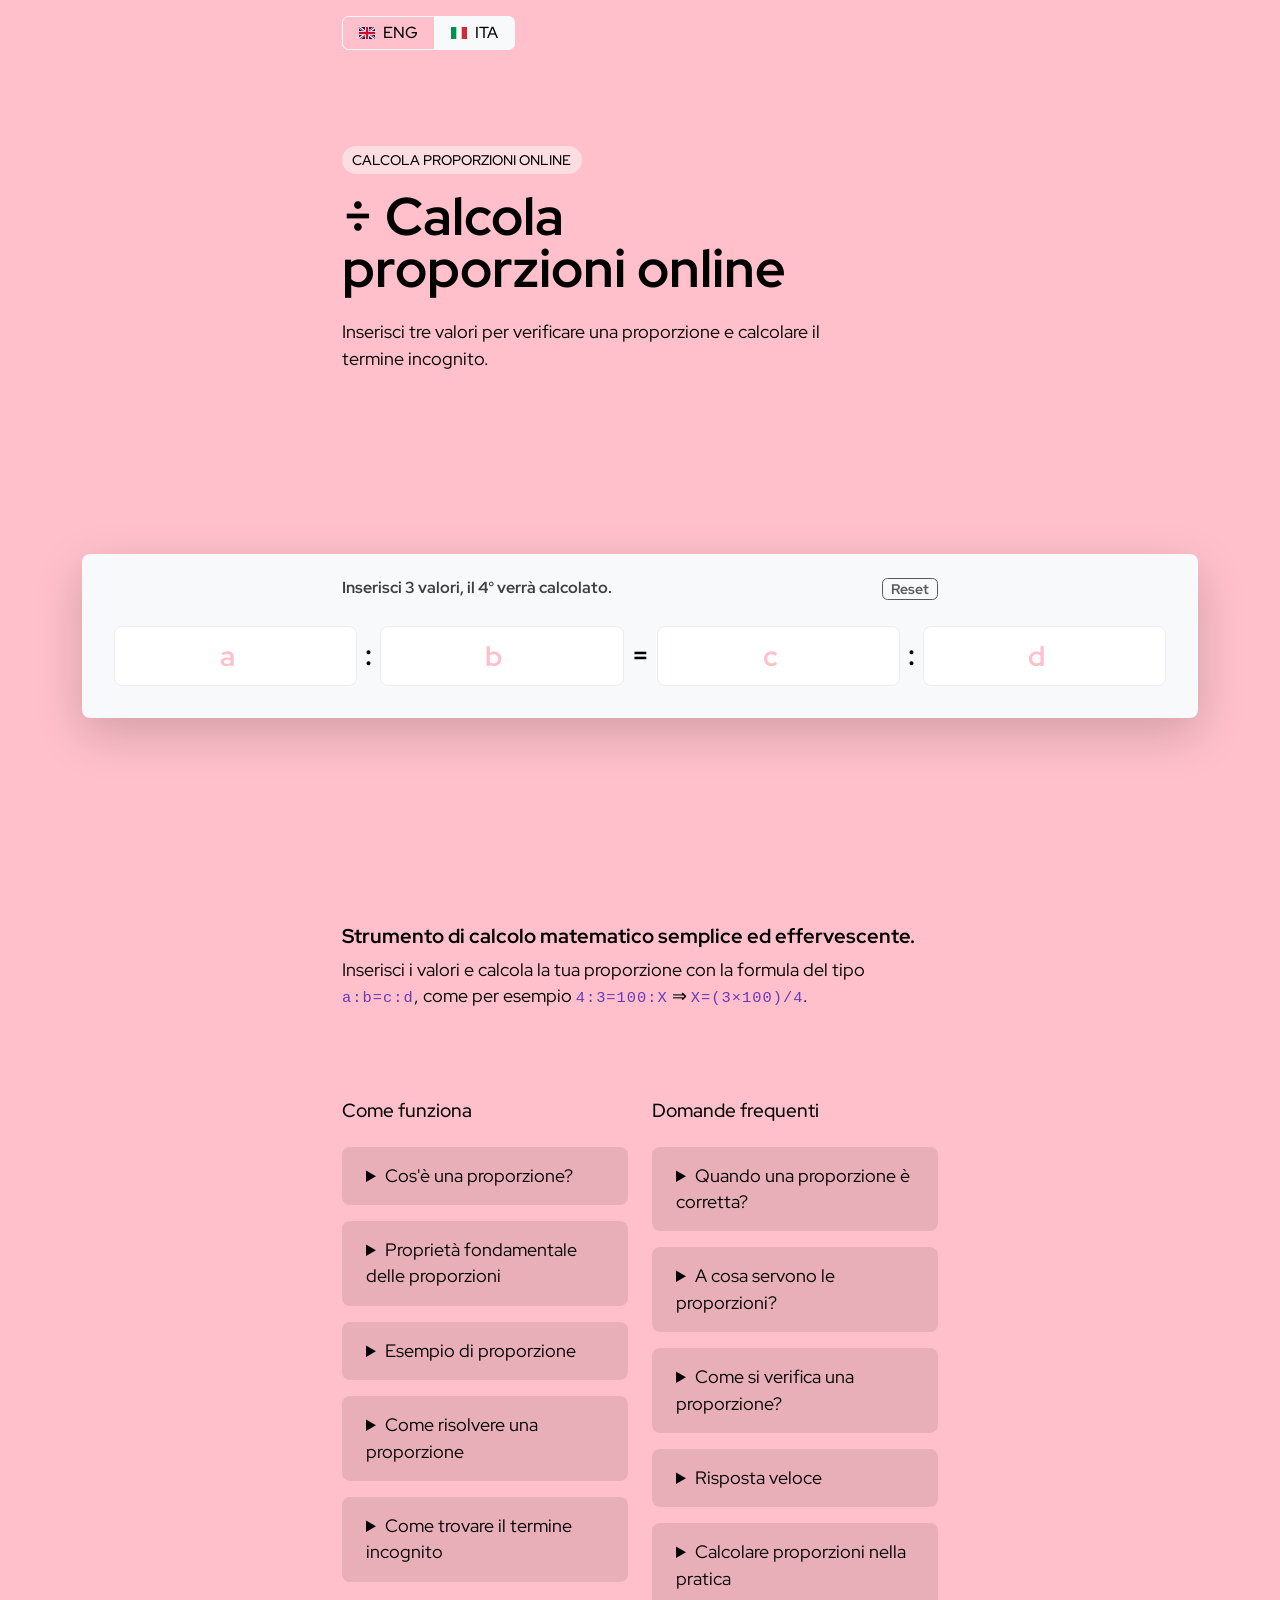
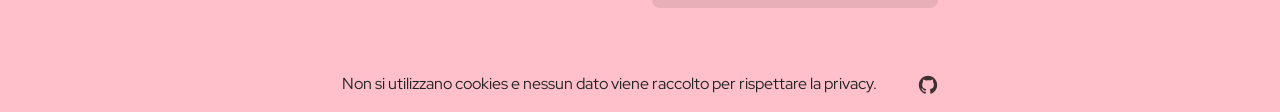
==== commit 6a978216: "Set col" ====
--- a/ita.html
+++ b/ita.html
@@ -250,8 +250,6 @@
             </div>
           </div>
       </div>
-    </div>
-    <div class="row">
       <div class="col">
         <!-- FAQ -->
         <h6 class="my-4">Domande frequenti</h2>
